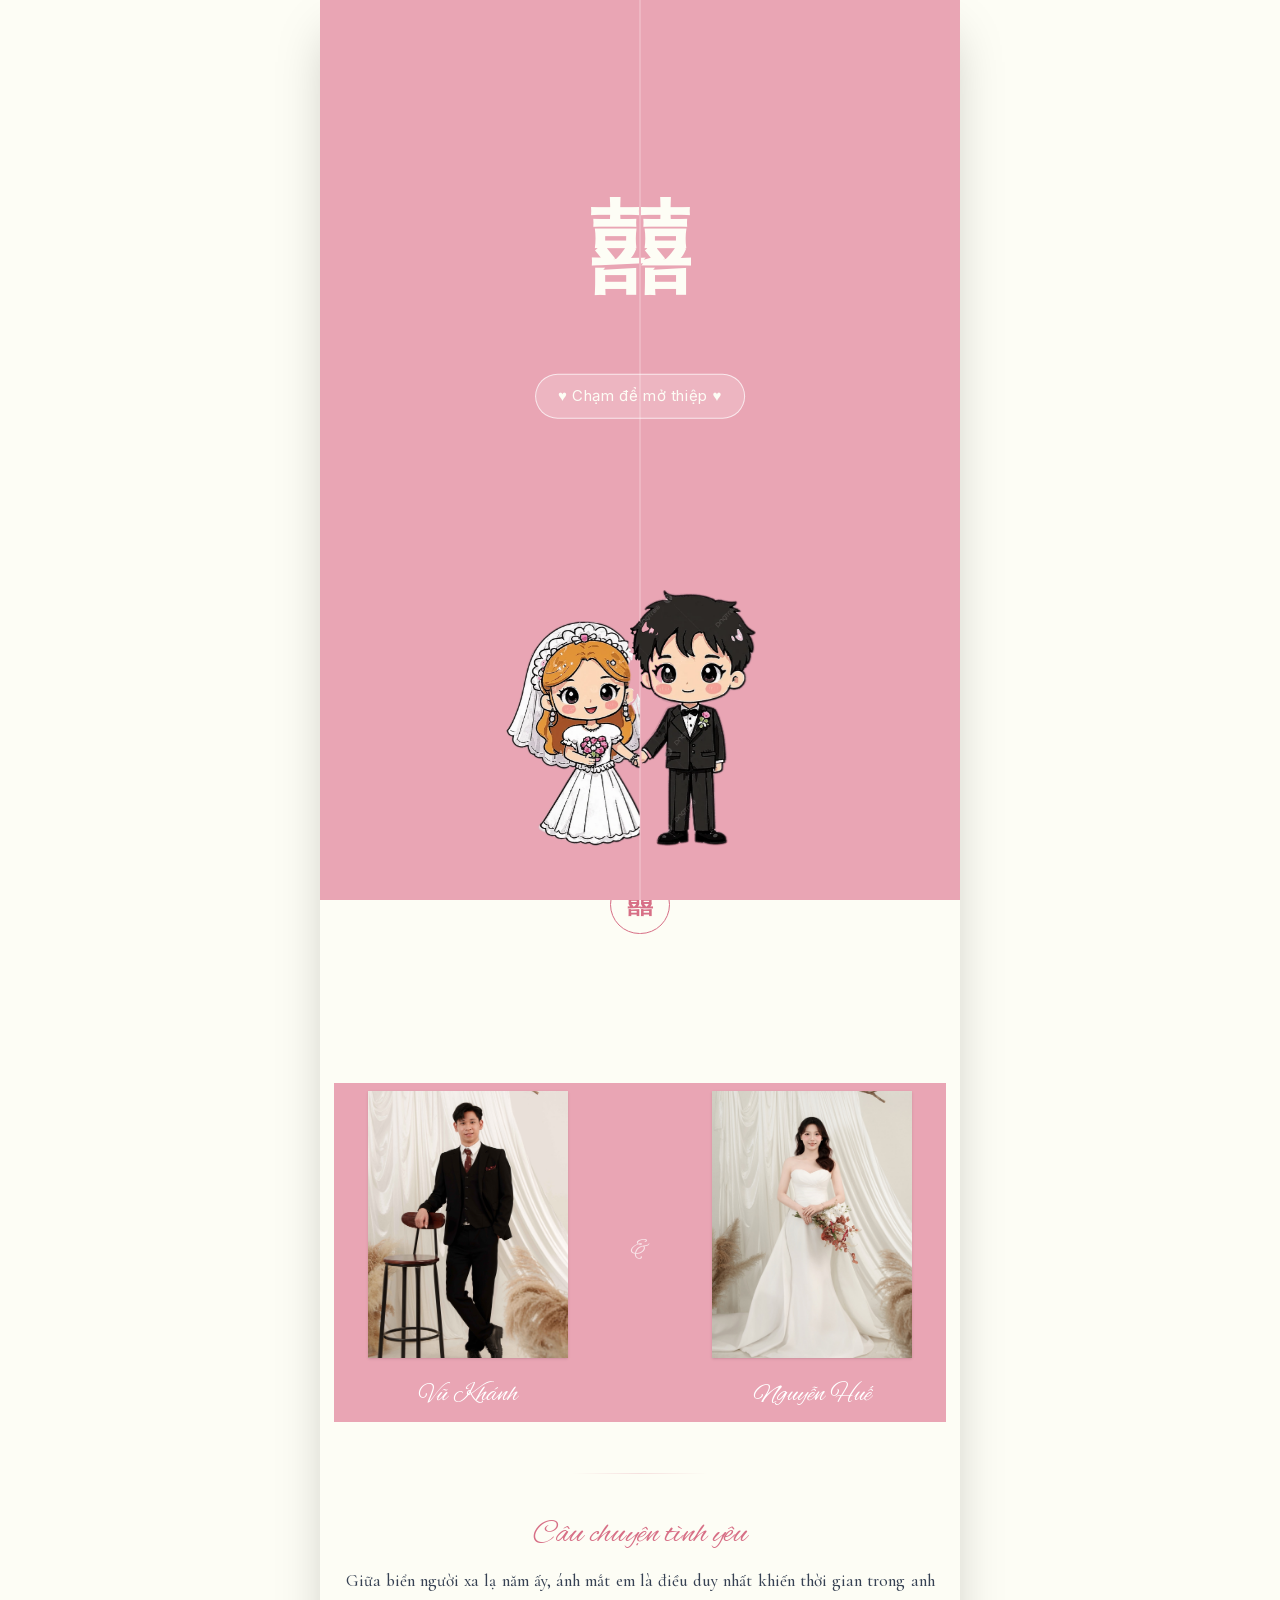
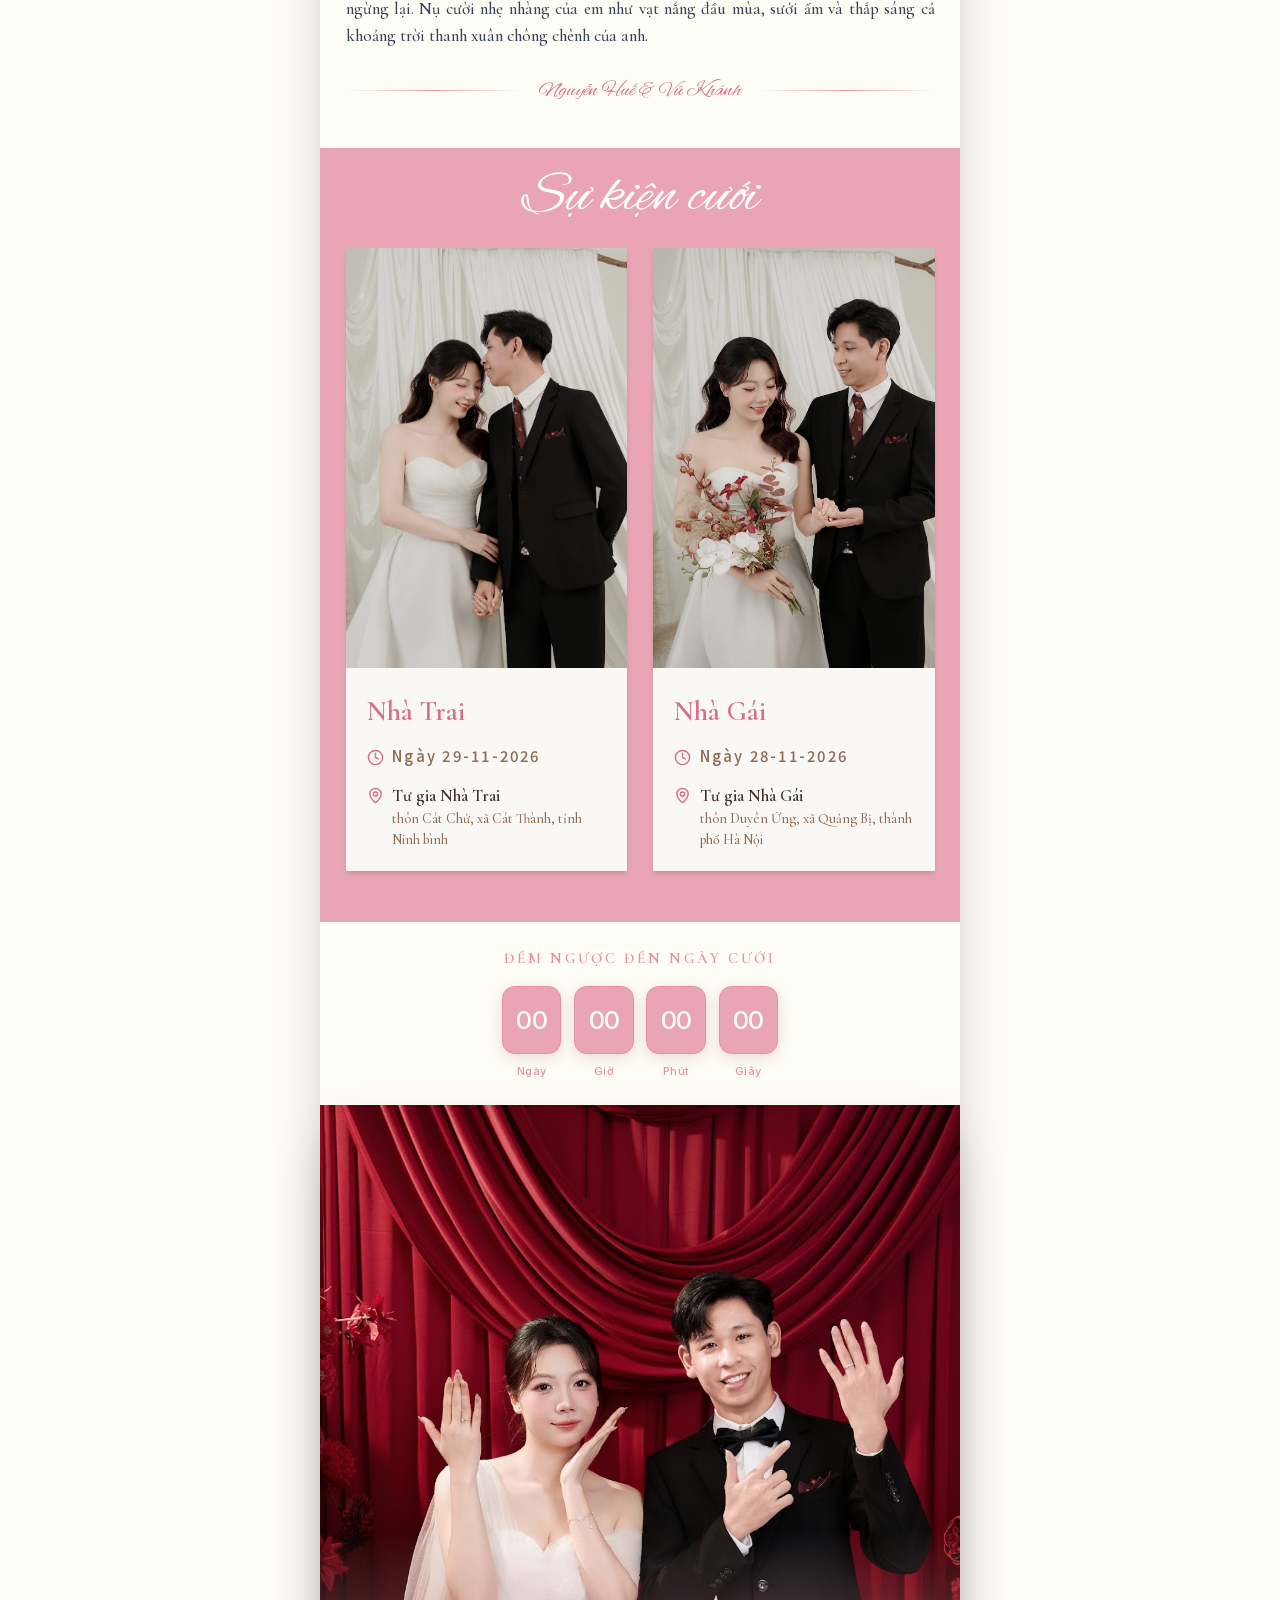
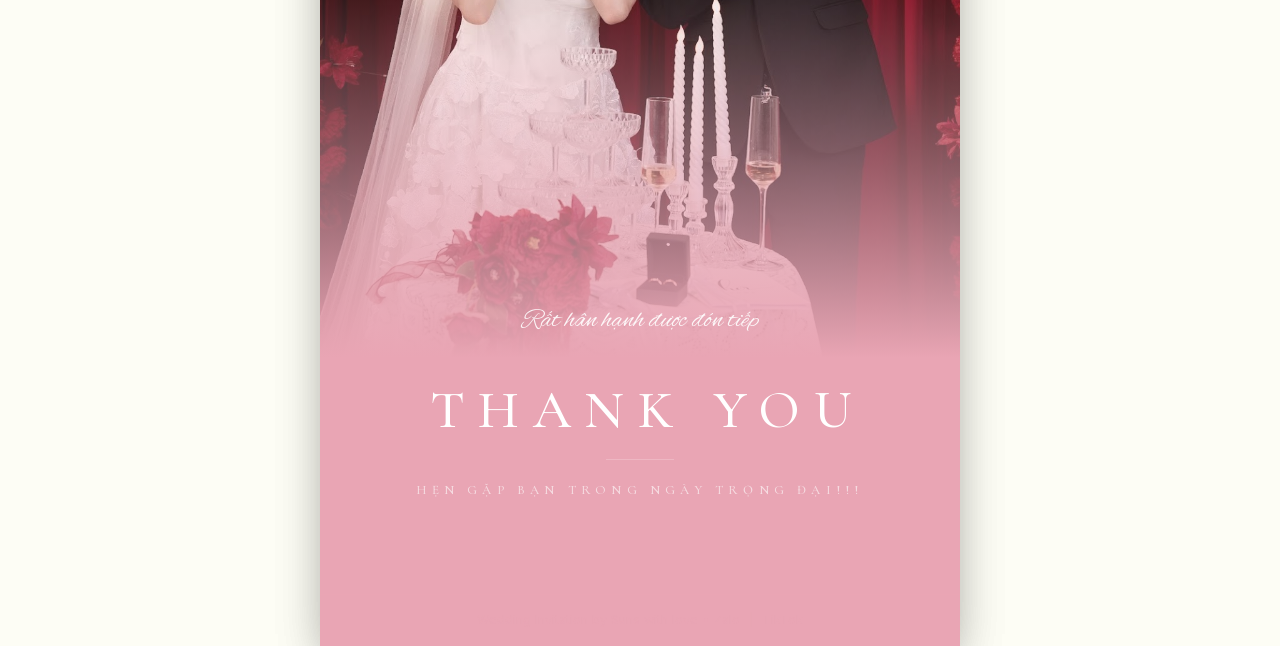
==== index.html @ aafe6765 "perf: reduce CPU and GPU usage by removing heavy animations and limiting particle counts" ====
<!DOCTYPE html>
<html lang="vi" class="bg-background font-sans __variable_246ccd">

<head>
  <meta charset="utf-8">
  <meta name="viewport" content="width=device-width, initial-scale=1">
  <title>Vũ Khánh &amp; Nguyễn Huế</title>
  <meta name="description" content="Trân trọng kính mời bạn đến tham dự lễ cưới">
  <meta property="og:type" content="website">
  <meta property="og:site_name" content="Vũ Khánh &amp; Nguyễn Huế">
  <meta property="og:title" content="Vũ Khánh &amp; Nguyễn Huế">
  <meta property="og:description" content="Trân trọng kính mời bạn đến tham dự lễ cưới">
  <meta property="og:url" content="https://khanh-0124.github.io/wedding-website/">
  <meta property="og:locale" content="vi_VN">
  <meta property="og:image" content="https://khanh-0124.github.io/wedding-website/images/og-preview.jpg">
  <meta property="og:image:secure_url" content="https://khanh-0124.github.io/wedding-website/images/og-preview.jpg">
  <meta property="og:image:type" content="image/jpeg">
  <meta property="og:image:width" content="1200">
  <meta property="og:image:height" content="630">
  <meta property="og:image:alt" content="Vũ Khánh &amp; Nguyễn Huế">
  <meta name="twitter:card" content="summary_large_image">
  <meta name="twitter:title" content="Vũ Khánh &amp; Nguyễn Huế">
  <meta name="twitter:description" content="Trân trọng kính mời bạn đến tham dự lễ cưới">
  <meta name="twitter:image" content="https://khanh-0124.github.io/wedding-website/images/og-preview.jpg">
  <link rel="canonical" href="https://khanh-0124.github.io/wedding-website/">
  <link rel="preload" as="image"
    href="https://pub-4ee034abad814cf5b2219f594c28724f.r2.dev/prod/hang-huy/ef1b6b49-facd-486a-82db-9fa953cbecfd.webp">
  <link rel="preload" as="image"
    href="https://pub-4ee034abad814cf5b2219f594c28724f.r2.dev/prod/hang-huy/790acde3-5d0c-425d-855f-2787de9c312d.webp">
  <link rel="preload" as="image"
    href="https://res.cloudinary.com/djrwanubz/image/upload/v1785304122/download_4_wiubgq.jpg">
  <link rel="stylesheet" href="css/0e25af96e424a88d.css" data-precedence="next">
  <link rel="stylesheet" href="css/8a1d248376c1523d.css" data-precedence="next">
  <link rel="stylesheet" href="css/bc9a5f4b634e0d5a.css" data-precedence="next">
  <link rel="stylesheet" href="css/e37503463b981e2f.css" data-precedence="next">
  <link rel="stylesheet" href="css/3589a66456341371.css" data-precedence="next">
  <link rel="stylesheet" href="css/65d7d42e0e662d1e.css" data-precedence="next">
  <script src="js/4bd1b696-100b9d70ed4e49c1.js" async=""></script>
  <script src="js/1255-642c76f13c20a3ec.js" async=""></script>
  <script src="js/main-app-0ee650784ad95c4e.js" async=""></script>
  <script src="js/layout-9e2b3ee92140f7da.js" async=""></script>
  <script src="js/global-error-ccf28c5646e6c00a.js" async=""></script>
  <script src="js/795d4814-f8bca3e16566d480.js" async=""></script>
  <script src="js/59650de3-27b48b761a1827c4.js" async=""></script>
  <script src="js/385cb88d-6f1fb143145cd4d0.js" async=""></script>
  <script src="js/fcfb803e-6d015a352bb44e77.js" async=""></script>
  <script src="js/5563-54046f3635db0d38.js" async=""></script>
  <script src="js/2810-d6b2f5b42f980c21.js" async=""></script>
  <script src="js/6382-f14b34efbd1d008b.js" async=""></script>
  <script src="js/page-0ed3f40a2bc9315d.js?v=layout-21" async=""></script>
  <meta name="next-size-adjust" content="">
  <link rel="icon" href="images/icon-180.png" media="(prefers-color-scheme: light)">
  <link rel="icon" href="images/icon-180.png" media="(prefers-color-scheme: dark)">
  <link rel="icon" href="images/icon-180.png" type="image/png">
  <link rel="apple-touch-icon" href="images/icon-180.png">
  <script src="js/polyfills-42372ed130431b0a.js" nomodule=""></script>
  <style>
    @keyframes ripple-wave {
      0% {
        box-shadow: 0 0 0 0 rgba(212, 175, 55, 0.7);
      }
      70% {
        box-shadow: 0 0 0 18px rgba(212, 175, 55, 0);
      }
      100% {
        box-shadow: 0 0 0 0 rgba(212, 175, 55, 0);
      }
    }
    @keyframes hand-tap {
      0%, 100% {
        transform: translate(0, 0) scale(1);
      }
      40% {
        transform: translate(-3px, -8px) scale(0.92);
      }
      70% {
        transform: translate(0, 0) scale(1.05);
      }
    }
    .fixed.right-4.bottom-6.z-50 {
      display: none !important;
      visibility: hidden !important;
      pointer-events: none !important;
    }
    /* Timeline sang trọng */
    .wedding-timeline-list {
      position: relative;
      max-width: 480px;
      margin: 0 auto;
      padding: 12px 0;
    }
    .wedding-timeline-line {
      position: absolute;
      left: 27px;
      top: 15px;
      bottom: 25px;
      width: 2px;
      background: linear-gradient(180deg, #d4af37 0%, #e77895 50%, #d4af37 100%);
      opacity: 0.5;
      border-radius: 99px;
    }
    .wedding-timeline-item {
      position: relative;
      display: flex;
      align-items: center;
      gap: 16px;
      margin-bottom: 22px;
    }
    .wedding-timeline-item:last-child {
      margin-bottom: 0;
    }
    .wedding-timeline-node {
      position: relative;
      z-index: 2;
      width: 54px;
      height: 54px;
      flex-shrink: 0;
      border-radius: 50%;
      background: linear-gradient(135deg, #ffffff 0%, #fff2f5 100%);
      border: 2px solid #e8b4b8;
      box-shadow: 0 4px 14px rgba(139, 30, 63, 0.12), inset 0 0 8px rgba(212, 175, 55, 0.2);
      display: flex;
      align-items: center;
      justify-content: center;
      font-size: 22px;
      transition: transform 0.3s ease, box-shadow 0.3s ease;
    }
    .wedding-timeline-node::after {
      content: "";
      position: absolute;
      inset: -4px;
      border-radius: 50%;
      border: 1px dashed rgba(212, 175, 55, 0.4);
      pointer-events: none;
    }
    .wedding-timeline-card {
      flex: 1;
      background: #ffffff;
      border: 1px solid rgba(212, 175, 55, 0.3);
      border-radius: 16px;
      padding: 14px 18px;
      box-shadow: 0 4px 18px rgba(0, 0, 0, 0.04), 0 1px 3px rgba(0, 0, 0, 0.02);
      position: relative;
      transition: transform 0.25s ease, box-shadow 0.25s ease, border-color 0.25s ease;
      display: flex;
      flex-direction: column;
      justify-content: center;
    }
    .wedding-timeline-card::before {
      content: "";
      position: absolute;
      left: -6px;
      top: 50%;
      transform: translateY(-50%) rotate(45deg);
      width: 10px;
      height: 10px;
      background: #ffffff;
      border-left: 1px solid rgba(212, 175, 55, 0.3);
      border-bottom: 1px solid rgba(212, 175, 55, 0.3);
    }
    .wedding-timeline-time {
      align-self: flex-start;
      font-size: 12px;
      font-weight: 700;
      letter-spacing: 0.05em;
      color: #8b1e3f;
      background: linear-gradient(135deg, rgba(139, 30, 63, 0.08), rgba(212, 175, 55, 0.15));
      border: 1px solid rgba(139, 30, 63, 0.15);
      padding: 2px 10px;
      border-radius: 999px;
      margin-bottom: 5px;
    }
    .wedding-timeline-title {
      font-size: 18px;
      font-weight: 700;
      color: #3d3028;
      margin: 0;
      line-height: 1.3;
    }
    .wedding-timeline-desc {
      font-size: 13px;
      color: #8b6b54;
      margin-top: 3px;
      margin-bottom: 0;
      font-weight: 400;
    }
    /* Chuyển động nền liên tục cho toàn bộ thiệp cưới */
    @keyframes wedding-title-glow {
      0%, 100% { filter: drop-shadow(0 0 0 rgba(212, 175, 55, 0)); }
      50% { filter: drop-shadow(0 0 7px rgba(212, 175, 55, 0.55)); }
    }
    @keyframes wedding-photo-breathe {
      0%, 100% { filter: brightness(1) saturate(1); }
      50% { filter: brightness(1.08) saturate(1.12); }
    }
    @keyframes wedding-soft-float {
      0%, 100% { transform: translateY(0); }
      50% { transform: translateY(-7px); }
    }
    @keyframes wedding-heart-beat {
      0%, 100% { transform: scale(1); }
      15% { transform: scale(1.2); }
      30% { transform: scale(1); }
      45% { transform: scale(1.12); }
    }
    @keyframes wedding-line-flow {
      from { background-position: 0 0; }
      to { background-position: 0 180px; }
    }
    @keyframes wedding-card-glow {
      0%, 100% { box-shadow: 0 4px 18px rgba(139, 30, 63, 0.06); }
      50% { box-shadow: 0 8px 25px rgba(212, 175, 55, 0.24); }
    }
    @keyframes wedding-heart-rise {
      0% { transform: translate3d(0, 12vh, 0) rotate(-12deg) scale(0.7); opacity: 0; }
      12% { opacity: 0.5; }
      75% { opacity: 0.28; }
      100% { transform: translate3d(var(--drift), -115vh, 0) rotate(25deg) scale(1.2); opacity: 0; }
    }
    @keyframes wedding-scroll-hint {
      0%, 100% { transform: translateY(5px); opacity: .45; }
      50% { transform: translateY(-3px); opacity: 1; }
    }
    @keyframes wedding-gift-hand-tap {
      0%, 16%, 100% { transform: translate3d(7px, 9px, 0) rotate(-18deg) scale(1); }
      32% { transform: translate3d(0, 0, 0) rotate(-18deg) scale(1); }
      42% { transform: translate3d(0, 0, 0) rotate(-18deg) scale(.86); }
      55% { transform: translate3d(4px, 5px, 0) rotate(-18deg) scale(1); }
    }
    @keyframes wedding-gift-tap-ring {
      0%, 25%, 100% { transform: scale(.35); opacity: 0; }
      38% { transform: scale(.55); opacity: .85; }
      68% { transform: scale(1.65); opacity: 0; }
    }
    /* Đã bỏ animation filter lặp vô hạn vì gây nóng máy */
    /* Đã bỏ animation filter lặp vô hạn vì gây nóng máy */
    svg.lucide-heart {
      transform-origin: center;
      animation: wedding-heart-beat 2.2s ease-in-out infinite;
    }
    .wedding-timeline-line {
      background-size: 100% 180px;
    }
    .wedding-timeline-item {
      opacity: 1 !important;
      transform: none !important;
    }
    .wedding-timeline-item:nth-child(even) .wedding-timeline-node {
      animation-delay: -1.3s;
    }
    .wedding-timeline-node,
    .gift-trigger:not(.is-opening) {
      animation: wedding-soft-float 2.8s ease-in-out infinite;
    }
    .wedding-timeline-card {
      box-shadow: 0 6px 20px rgba(212, 175, 55, 0.15);
    }
    .wedding-ambient-hearts {
      position: fixed;
      inset: 0;
      z-index: 45;
      overflow: hidden;
      pointer-events: none;
    }
    .wedding-ambient-heart {
      position: absolute;
      left: var(--left);
      bottom: -12vh;
      color: rgba(209, 77, 114, 0.62);
      font-size: var(--size);
      line-height: 1;
      text-shadow: 0 0 9px rgba(255, 255, 255, 0.85);
      animation: wedding-heart-rise var(--duration) linear var(--delay) infinite;
      will-change: transform, opacity;
    }
    .wedding-scroll-cue {
      display: inline-flex;
      flex-direction: column;
      align-items: center;
      margin-top: 3px;
      border: 0;
      padding: 0 12px 2px;
      color: #a94f68;
      background: transparent;
      font-size: 10px;
      letter-spacing: .12em;
      text-transform: uppercase;
      cursor: pointer;
      max-height: 48px;
      opacity: 1;
      overflow: hidden;
      transition: opacity .3s ease, transform .3s ease, max-height .35s ease, margin .35s ease, padding .35s ease;
    }
    .wedding-scroll-cue.is-hidden {
      max-height: 0;
      margin-top: 0;
      padding-top: 0;
      padding-bottom: 0;
      opacity: 0;
      transform: translateY(-7px);
      pointer-events: none;
    }
    .wedding-scroll-cue.is-viewport-centered { 
      position: fixed;
      z-index: 70;
      top: var(--wedding-cue-top);
      left: 50%;
      margin-top: 0;
      white-space: nowrap;
      transform: translateX(-50%);
    }
    .wedding-scroll-cue.is-viewport-centered.is-hidden {
      transform: translate(-50%, -7px);
    }
    .wedding-scroll-cue-arrows {
      position: relative;
      display: block;
      width: 22px;
      height: 20px;
      animation: wedding-scroll-hint 1.35s ease-in-out infinite;
    }
    .wedding-scroll-cue-arrows::before,
    .wedding-scroll-cue-arrows::after {
      content: "";
      position: absolute;
      left: 50%;
      width: 10px;
      height: 10px;
      border-right: 2px solid currentColor;
      border-bottom: 2px solid currentColor;
      transform: translateX(-50%) rotate(225deg);
    }
    .wedding-scroll-cue-arrows::before { top: 0; }
    .wedding-scroll-cue-arrows::after { top: 7px; opacity: .55; }
    .wedding-gift-hand-guide {
      position: absolute;
      z-index: 20;
      top: 22px;
      right: -18px;
      display: block;
      width: 42px;
      height: 44px;
      pointer-events: none;
      opacity: 1;
      transition: opacity .25s ease, transform .25s ease;
    }
    .wedding-gift-hand-guide.is-hidden {
      opacity: 0;
      transform: scale(.8);
    }
    .wedding-gift-hand {
      position: absolute;
      inset: 0;
      display: grid;
      place-items: center;
      filter: drop-shadow(0 3px 3px rgba(92,36,52,.24));
      transform-origin: 45% 15%;
      animation: wedding-gift-hand-tap 1.9s ease-in-out infinite;
    }
    .wedding-gift-hand svg {
      display: block;
      width: 32px;
      height: 38px;
      overflow: visible;
    }
    .wedding-gift-hand-palm {
      fill: #fffaf4;
      stroke: #a94f68;
      stroke-width: 1.8;
      stroke-linecap: round;
      stroke-linejoin: round;
    }
    .wedding-gift-hand-rays {
      fill: none;
      stroke: #d4af37;
      stroke-width: 1.8;
      stroke-linecap: round;
    }
    .wedding-gift-tap-ring {
      position: absolute;
      z-index: -1;
      top: 1px;
      left: 8px;
      width: 18px;
      height: 18px;
      border: 2px solid rgba(212,175,55,.8);
      border-radius: 50%;
      box-shadow: 0 0 8px rgba(212,175,55,.45);
      animation: wedding-gift-tap-ring 1.9s ease-out infinite;
    }
    #wedding-door-replay {
      position: fixed;
      inset: 0 auto 0 50%;
      z-index: 2147483647;
      display: flex;
      width: 100vw;
      height: 100vh;
      height: 100dvh;
      overflow: hidden;
      transform: translateX(-50%);
      pointer-events: none;
    }
    #wedding-door-replay.is-waiting { pointer-events: auto; cursor: pointer; }
    #wedding-door-replay .door-tap-hint {
      position: absolute;
      left: 50%;
      top: 44%;
      z-index: 4;
      padding: 10px 22px;
      border: 1px solid rgba(255,255,255,.7);
      border-radius: 999px;
      background: rgba(255,255,255,.18);
      color: var(--foreground, #fdfdf5);
      font-size: 15px;
      letter-spacing: .04em;
      white-space: nowrap;
      transform: translate(-50%, -50%);
      opacity: 0;
      transition: opacity .4s ease;
      user-select: none;
    }
    #wedding-door-replay.is-waiting .door-tap-hint { opacity: 1; animation: door-tap-pulse 1.6s ease-in-out infinite; }
    @keyframes door-tap-pulse { 0%,100% { transform: translate(-50%, -50%) scale(1); } 50% { transform: translate(-50%, -50%) scale(1.06); } }
    #wedding-door-replay .door-replay-panel {
      position: relative;
      width: 50%;
      height: 100%;
      background: var(--background, #e9a5b4);
      transition: transform 1.5s cubic-bezier(.25, 1, .5, 1);
      will-change: transform;
      backface-visibility: hidden;
    }
    #wedding-door-replay .door-replay-left { border-right: 1px solid rgba(255,255,255,.2); }
    #wedding-door-replay .door-replay-right { border-left: 1px solid rgba(255,255,255,.2); }
    #wedding-door-replay.is-open .door-replay-left { transform: translate3d(-100%,0,0); }
    #wedding-door-replay.is-open .door-replay-right { transform: translate3d(100%,0,0); }
    #wedding-door-replay .door-replay-mark {
      position: absolute;
      top: 28%;
      z-index: 2;
      width: 100px;
      height: 110px;
      color: var(--foreground, #fdfdf5);
      font-size: 100px;
      font-weight: 700;
      line-height: 1;
      text-align: center;
      transform: translateY(-50%);
      user-select: none;
    }
    /* Mỗi cánh chỉ hiện nửa chữ 囍 của mình (cánh cửa không cắt overflow để tóc chú rể tràn qua khe). */
    #wedding-door-replay .door-replay-mark-left { right: -50px; clip-path: inset(0 50px 0 0); }
    #wedding-door-replay .door-replay-mark-right { left: -50px; clip-path: inset(0 0 0 50px); }
    @media (min-width: 768px) {
      #wedding-door-replay { width: 50vw; }
    }
    #wedding-door-replay .door-couple {
      position: absolute;
      left: 50%;
      bottom: 9%;
      z-index: 3;
      width: 0;
      height: 0;
    }
    #wedding-door-replay .door-sticker {
      position: absolute;
      bottom: 6%;
      z-index: 3;
      --door-h: min(40svh, 75vw, 320px);
      height: var(--door-h);
      width: auto;
      transform-origin: 50% 100%;
      animation: door-sticker-in .7s cubic-bezier(.3,1.4,.5,1) both;
      user-select: none;
      -webkit-user-drag: none;
    }
    @media (min-width: 768px) { #wedding-door-replay .door-sticker { --door-h: min(40svh, 20vw, 320px); } }
    /* Tay hai bạn chạm đúng khe giữa hai cánh cửa. */
    /* Tay cô dâu cách mép phải ảnh ~7.4% bề ngang (34/459 px; ảnh rộng = 0.6375 × cao × .88). */
    #wedding-door-replay .door-sticker-bride { right: calc(var(--door-h) * -.0416); height: calc(var(--door-h) * .88); }
    /* Tóc chú rể nhô sang trái hơn bàn tay ~9% bề ngang ảnh (ảnh rộng = 0.49 × cao). */
    #wedding-door-replay .door-sticker-groom { left: calc(var(--door-h) * -.0445); }
    #wedding-door-replay.is-pushing .door-sticker-bride { animation: door-lean-right .6s ease-in-out infinite alternate; }
    #wedding-door-replay.is-pushing .door-sticker-groom { animation: door-lean-left .6s ease-in-out infinite alternate; }
    #wedding-door-replay.is-open .door-sticker { animation: door-walk .25s ease-in-out 6 alternate; }
    #wedding-door-replay .door-couple-heart {
      position: absolute; left: 50%; bottom: 70%; color: #ff5c8a; font-size: 22px; opacity: 0;
      text-shadow: 0 0 8px rgba(255,255,255,.9);
    }
    #wedding-door-replay.is-open .door-couple-heart { animation: door-heart-up 1.2s ease-out forwards; }
    #wedding-door-replay.is-open .door-couple-heart:nth-child(2) { animation-delay: .2s; font-size: 16px; margin-left: -22px; }
    #wedding-door-replay.is-open .door-couple-heart:nth-child(3) { animation-delay: .4s; font-size: 14px; margin-left: 18px; }
    @keyframes door-sticker-in { from { opacity: 0; transform: translateY(40px) scale(.7); } to { opacity: 1; transform: translateY(0) scale(1); } }
    @keyframes door-lean-right { from { transform: rotate(0); } to { transform: rotate(3deg); } }
    @keyframes door-lean-left { from { transform: rotate(0); } to { transform: rotate(-3deg); } }
    @keyframes door-walk { from { transform: translateY(0) rotate(-1.5deg); } to { transform: translateY(-8px) rotate(1.5deg); } }
    @keyframes door-heart-up { 0% { opacity: 0; transform: translate(-50%, 0) scale(.4); } 30% { opacity: 1; } 100% { opacity: 0; transform: translate(-50%, -70px) scale(1.2); } }
    @media (prefers-reduced-motion: reduce) { #wedding-door-replay .door-sticker, #wedding-door-replay .door-couple * { animation: none !important; } }
  </style>
<style>
    html { font-size:106.25%; }
    @media (min-width:768px) { img[alt="Nhà Trai"] { transform:scale(1.35) !important; transform-origin:55% 28% !important; } }
    @media (max-width:767px) { .venue-photo { height:auto !important; aspect-ratio:3/4 !important; } .venue-photo img { object-position:50% 15% !important; transform:none !important; } }
    .couple-photo img[alt="Nguyễn Huế"] { transform:scale(1.12) !important; transform-origin:50% 100% !important; }
    .couple-photo img[alt="Vũ Khánh"] { transform:scale(1.12) !important; transform-origin:50% 75% !important; }
    .gift-grid { grid-template-columns:minmax(0,1fr) !important; gap:16px !important; width:100%; }
    @media (min-width:640px) { .gift-grid { grid-template-columns:repeat(2,minmax(0,1fr)) !important; } }
    .gift-grid > div:not(.text-center) { min-width:0; padding:clamp(12px,3.5vw,16px) !important; }
    .gift-grid > .text-center { grid-column:1 / -1; margin-top:4px !important; }
    .gift-grid > div > div:first-child { flex-direction:column; align-items:center !important; gap:6px; text-align:center; padding-bottom:10px !important; margin-bottom:12px !important; }
    .gift-grid > div > div:first-child > div:first-child { flex-direction:column; gap:4px; }
    .gift-grid > div > div:first-child > div:first-child > div:first-child { width:36px !important; height:36px !important; font-size:18px !important; }
    .gift-grid > div > div:first-child p, .gift-grid > div > div:first-child > :last-child { white-space:nowrap; }
    .gift-grid > div > div:nth-child(2) { margin-bottom:12px !important; padding:10px !important; }
    .gift-grid img { width:min(100%,180px) !important; height:auto !important; aspect-ratio:1; }
    .gift-grid .space-y-3 { text-align:center; }
    .gift-grid .space-y-3 > :not(:first-child) { margin-top:8px !important; }
    .gift-grid .space-y-3 > div > div { position:relative; justify-content:center; padding:8px 30px !important; min-width:0; }
    .gift-grid .font-mono { min-width:0; font-size:clamp(15px,4.2vw,18px) !important; letter-spacing:.04em !important; white-space:nowrap; overflow:hidden; text-overflow:ellipsis; }
    .gift-grid .space-y-3 button { position:absolute; top:4px; right:4px; font-size:0 !important; gap:0 !important; padding:4px !important; background:transparent !important; box-shadow:none !important; color:#7D2E44 !important; opacity:.75; }
    .gift-grid .space-y-3 button:hover { opacity:1; }
    .gift-grid .space-y-3 button svg { width:14px !important; height:14px !important; }
    .couple-photo { width:min(38vw,200px) !important; height:auto !important; aspect-ratio:3/4; }
    .cover-photo { width:min(94vw,520px,calc((100svh - 300px) * .75)); }
    .cover-frame { height:min(calc(100svh - 300px), calc(94vw * 1.45), 754px); }
    @media (min-width:768px) {
      .cover-photo { width:min(calc(50vw - 24px),520px,calc((100svh - 300px) * .75)); }
      .cover-frame { height:min(calc(100svh - 300px), calc((50vw - 24px) * 1.45), 754px); }
    }
  </style>
  <link rel="preload" as="image" href="images/door-bride.webp">
  <link rel="preload" as="image" href="images/door-groom.webp">
</head>

<body class="__variable_f367f3 __variable_0a80b4 font-sans antialiased">
  <div id="wedding-door-replay" aria-hidden="true">
    <div class="door-replay-panel door-replay-left">
      <div class="door-replay-mark door-replay-mark-left">囍</div>
      <img class="door-sticker door-sticker-bride" src="images/door-bride.webp" alt="" draggable="false">
    </div>
    <div class="door-replay-panel door-replay-right">
      <div class="door-replay-mark door-replay-mark-right">囍</div>
      <img class="door-sticker door-sticker-groom" src="images/door-groom.webp" alt="" draggable="false">
    </div>
    <div class="door-tap-hint">♥ Chạm để mở thiệp ♥</div>
    <div class="door-couple">
      <span class="door-couple-heart">♥</span><span class="door-couple-heart">♥</span><span class="door-couple-heart">♥</span>
    </div>
  </div>
  <script>
    (function replayOriginalWeddingDoors() {
      const stage = document.getElementById('wedding-door-replay');
      if (!stage) return;
      let finished = false;

      // Nếu hydrate thay nội dung body, gắn lại cửa ngay trong cùng microtask.
      const observer = new MutationObserver(function() {
        if (!finished && !stage.isConnected && document.body) {
          document.body.appendChild(stage);
        }
      });
      observer.observe(document.documentElement, { childList: true, subtree: true });

      function playDoorsAfterHydration() {
        if (!stage.isConnected) document.body.appendChild(stage);

        // Trình duyệt điện thoại chỉ cho phát nhạc sau một lần chạm, nên cửa chờ khách chạm rồi mới mở;
        // chính lần chạm này cũng bật nhạc (listener click ở script nhạc).
        stage.classList.add('is-waiting');
        stage.addEventListener('click', openDoors, { once: true });
      }

      function openDoors() {
        stage.classList.remove('is-waiting');
        var audio = document.querySelector('audio');
        if (audio && audio.paused) audio.play().catch(function() {});

        // Cô dâu chú rể lấy đà đẩy rồi cửa mới bật mở.
        stage.classList.add('is-pushing');
        window.setTimeout(function() {
          stage.classList.add('is-open');
          window.__weddingDoorsOpened = true;
          window.dispatchEvent(new Event('wedding-doors-opened'));
        }, 900);
        window.setTimeout(function() {
          stage.classList.add('is-done');
        }, 2100);
        window.setTimeout(function() {
          finished = true;
          observer.disconnect();
          stage.remove();
        }, 2800);
      }

      if (document.readyState === 'complete') {
        playDoorsAfterHydration();
      } else {
        window.addEventListener('load', playDoorsAfterHydration, { once: true });
      }
    })();
  </script>
  <div hidden=""><!--$--><!--/$--></div>
  <div class="bg-foreground">
    <div
      class="mx-auto relative md:w-[50%] h-screen  max-h-screen bg-foreground shadow-2xl overflow-hidden flex items-center justify-center">
      <div class="absolute inset-0 z-0 overflow-y-auto overflow-x-hidden bg-foreground">
        <div class="relative w-full overflow-hidden flex flex-col justify-between pt-2 pb-2" style="height:auto;min-height:0;box-shadow:none">
          <div class="flex flex-col px-4 pt-1 pb-1">
            <div class="text-center">
              <h1 class="__className_85880b text-[14px] font-bold tracking-widest text-secondary">THIỆP MỜI</h1>
            </div>
            <div
              class="__className_ca60d3 mt-0.5 flex items-center justify-center font-normal text-secondary text-[32px] leading-tight">
              <span>29</span><span class="mx-2">.</span><span>11</span><span class="mx-2">.</span><span>2026</span>
            </div>
            <h2
              class="__className_7d6f79 flex items-center justify-center gap-2 text-[26px] text-accent" style="margin-top:4px;margin-bottom:2px;line-height:1.2">
              <span class="text-center">Vũ Khánh</span>
              <div><svg xmlns="http://www.w3.org/2000/svg" width="18" height="18" viewBox="0 0 24 24"
                  fill="var(--foreground)" stroke="currentColor" stroke-width="2" stroke-linecap="round"
                  stroke-linejoin="round" class="lucide lucide-heart h-4 w-4 text-secondary mx-1.5" aria-hidden="true">
                  <path
                    d="M2 9.5a5.5 5.5 0 0 1 9.591-3.676.56.56 0 0 0 .818 0A5.49 5.49 0 0 1 22 9.5c0 2.29-1.5 4-3 5.5l-5.492 5.313a2 2 0 0 1-3 .019L5 15c-1.5-1.5-3-3.2-3-5.5">
                  </path>
                </svg></div><span class="text-center">Nguyễn Huế</span>
            </h2>
                        <div class="cover-photo relative mx-auto mt-1 flex flex-col items-center">
              <div class="cover-frame w-full border-[4px] border-border relative overflow-hidden bg-black shadow-md">
                <img alt="couple" loading="eager" decoding="async" class="object-cover w-full h-full absolute inset-0"
                    src="images/cover.jpg">
              </div>
              <div class="text-center" style="margin-top:6px">
                <p class="__className_85880b text-[13px] uppercase tracking-[0.25em] text-secondary font-bold">Trân Trọng Kính Mời</p>
                <h3 class="__className_3336bb mt-0.5 text-[17px] leading-none text-[#3a322f]">bạn</h3>
                <div class="hidden" aria-hidden="true"></div>
              </div>
            </div>
          </div>
        </div>

        <section class="gift-section flex flex-col justify-center py-1 px-3 relative overflow-hidden select-none" id="wedding-gift" style="height:auto;min-height:0">
          <style>
            .gift-section { background: transparent; }
            .gift-section::before, .gift-section::after { content:""; position:absolute; border-radius:999px; filter:blur(2px); opacity:.45; pointer-events:none; }
            .gift-section::before, .gift-section::after { display:none; }
            .gift-section::before { width:180px; height:180px; left:-85px; top:-75px; background:radial-gradient(circle,#d4af3755,transparent 68%); }
            .gift-section::after { width:220px; height:220px; right:-110px; bottom:-130px; background:radial-gradient(circle,#8b1e3f30,transparent 68%); }
            .gift-trigger { position:relative; width:76px; height:58px; border:0; padding:0; background:transparent; cursor:pointer; perspective:700px; -webkit-tap-highlight-color:transparent; }
            .gift-trigger:focus-visible { outline:2px solid #8b1e3f; outline-offset:8px; border-radius:20px; }
            .gift-aura { display:none; position:absolute; inset:6px 10px 2px; border-radius:50%; background:radial-gradient(circle,#ffe9a866 0,#d4af3733 35%,transparent 70%); filter:blur(6px); }
            .gift-shadow { display:none; position:absolute; left:18px; bottom:2px; width:54px; height:9px; border-radius:50%; background:#4b1b2733; filter:blur(4px); transition:transform .5s, opacity .5s; }
            .gift-box { position:absolute; left:31px; bottom:14px; width:88px; height:72px; border-radius:5px 5px 10px 10px; background:linear-gradient(135deg,#b52d55,#7f1737 74%); box-shadow:inset 7px 0 10px #ffffff1f,inset -8px -8px 12px #4b0a1b33,0 16px 30px #6c1a3030; transition:transform .5s cubic-bezier(.2,.8,.2,1); }
            .gift-box::before { content:""; position:absolute; left:36px; top:0; width:17px; height:100%; background:linear-gradient(90deg,#b88a24,#f4d978 48%,#ae7d17); box-shadow:0 0 9px #ffe9a777; }
            .gift-lid { position:absolute; z-index:3; left:22px; bottom:78px; width:106px; height:26px; border-radius:7px; background:linear-gradient(135deg,#ca3c63,#8b1e3f 75%); box-shadow:inset 5px 3px 8px #ffffff2b,0 7px 12px #5c13263d; transform-origin:88% 100%; transition:transform .75s cubic-bezier(.16,1,.3,1); }
            .gift-lid::before { content:""; position:absolute; left:44px; top:0; width:18px; height:100%; background:linear-gradient(90deg,#b88a24,#f4d978,#ae7d17); }
            .gift-bow { position:absolute; z-index:4; left:58px; bottom:101px; width:34px; height:24px; transition:transform .75s cubic-bezier(.16,1,.3,1); }
            .gift-bow::before,.gift-bow::after { content:""; position:absolute; top:2px; width:25px; height:19px; border:6px solid #d4af37; background:#fff2b51c; }
            .gift-bow::before { right:17px; border-radius:80% 45% 55% 45%; transform:rotate(18deg); }
            .gift-bow::after { left:17px; border-radius:45% 80% 45% 55%; transform:rotate(-18deg); }
            .gift-knot { position:absolute; z-index:5; left:68px; bottom:106px; width:15px; height:15px; border-radius:50%; background:linear-gradient(135deg,#f5dc83,#a87917); transition:transform .75s cubic-bezier(.16,1,.3,1); }
            .gift-spark { position:absolute; color:#d4af37; font-size:18px; opacity:0; text-shadow:0 0 8px #fff; pointer-events:none; }
            .gift-spark.s1 { left:16px; top:24px; animation:sparkle 2s .1s infinite; }.gift-spark.s2 { right:14px; top:37px; animation:sparkle 2.3s .65s infinite; }.gift-spark.s3 { left:6px; top:76px; font-size:11px; animation:sparkle 1.8s 1s infinite; }
            .gift-trigger:hover .gift-box { transform:translateY(-3px) scale(1.04); }.gift-trigger:hover .gift-lid,.gift-trigger:hover .gift-bow,.gift-trigger:hover .gift-knot { transform:translateY(-5px) rotate(-3deg); }
            .gift-trigger.is-opening .gift-box { animation:box-hop .75s ease both; }.gift-trigger.is-opening .gift-lid,.gift-trigger.is-opening .gift-bow,.gift-trigger.is-opening .gift-knot { transform:translate(-18px,-45px) rotate(-24deg); }
            .gift-trigger.is-opening .gift-aura { animation:gift-flash .8s ease both; }.gift-trigger.is-opening .gift-shadow { transform:scale(1.25); opacity:.2; }
            .touch-guide { position:absolute; display:inline-block; width:28px; height:30px; left:calc(50% + 20px); top:42px; transform:rotate(-35deg); transform-origin:8px 5px; pointer-events:none; }
            .touch-hand { position:absolute; width:22px; height:26px; left:5px; top:4px; overflow:visible; animation:touch-press 3.2s ease-in-out infinite; }
            .touch-wave { position:absolute; width:12px; height:12px; left:9px; top:6px; transform:translate(-50%,-50%); border:0; border-radius:50%; opacity:0; background:radial-gradient(circle,transparent 0%,transparent 58%,rgba(212,175,55,.28) 66%,rgba(168,50,80,.14) 72%,transparent 80%); filter:blur(1px); will-change:width,height,opacity; animation:touch-ripple 5.4s cubic-bezier(.16,1,.3,1) infinite; }
            .touch-wave:nth-child(2) { animation-delay:2.7s; }
            .gift-particle { position:absolute; z-index:20; left:50%; top:48%; width:8px; height:12px; border-radius:2px; pointer-events:none; animation:confetti-pop 1s cubic-bezier(.1,.7,.2,1) forwards; }
            .gift-modal { position:relative; z-index:80; display:grid; place-items:start center; width:100%; max-height:0; margin-top:0; padding:0 4px; overflow:hidden; background:transparent; opacity:0; visibility:hidden; transition:max-height .65s cubic-bezier(.16,1,.3,1),opacity .35s,margin-top .5s,visibility .35s; }
            .gift-modal.is-visible { max-height:1600px; margin-top:16px; opacity:1; visibility:visible; }.gift-dialog { position:relative; width:min(100%,720px); overflow:visible; border:1px solid #d4af3780; border-radius:24px; padding:24px 18px 18px; background:linear-gradient(145deg,#fffdf9,#f8eee8); box-shadow:0 18px 55px #6b26302e; transform:translateY(25px) scale(.94); transition:transform .5s cubic-bezier(.16,1,.3,1); }
            .gift-modal.is-visible .gift-dialog { transform:none; }.gift-close { position:absolute; right:14px; top:14px; width:38px; height:38px; border:1px solid #8b1e3f2e; border-radius:50%; background:#fff9; color:#8b1e3f; font-size:24px; cursor:pointer; }
            .gift-accounts { display:grid; grid-template-columns:repeat(2,minmax(0,1fr)); gap:14px; margin-top:20px; }.gift-account { padding:16px; border-radius:18px; background:#fff; border:1px solid #d4af374f; box-shadow:0 8px 25px #6b263014; }.gift-account img { width:min(100%,210px); margin:auto; border-radius:12px; }.gift-qr { cursor:pointer; transition:box-shadow .25s,opacity .25s; }.gift-qr:hover { box-shadow:0 0 0 4px #d4af3740,0 8px 24px #8b1e3f24; opacity:.94; }.gift-qr:focus-visible { outline:3px solid #d4af37; outline-offset:4px; }.gift-copy { margin-top:10px; border:0; border-radius:999px; padding:9px 14px; background:#8b1e3f; color:#fff; font-size:12px; cursor:pointer; }
            @keyframes gift-breathe { 0%,100%{transform:translateY(0) rotate(0) scale(1)} 35%{transform:translateY(-4px) rotate(-1.8deg) scale(1.015)} 70%{transform:translateY(-2px) rotate(1.8deg) scale(1)} } @keyframes touch-press { 0%,100%{transform:translateY(7px) rotate(2deg)} 50%{transform:translateY(0) rotate(0)} } @keyframes touch-ripple { 0%{width:14px;height:14px;opacity:0} 16%{opacity:.46} 48%{width:42vw;height:42vw;opacity:.2} 100%{width:115vw;height:115vw;opacity:0} } @keyframes sparkle { 0%,100%{opacity:0;transform:scale(.3) rotate(0)} 45%{opacity:1;transform:scale(1.2) rotate(90deg)} 65%{opacity:.4} } @keyframes hint-float { 50%{transform:translateY(6px)} } @keyframes box-hop { 35%{transform:translateY(-14px) scale(1.06)} 70%{transform:translateY(2px) scale(.98)} } @keyframes gift-flash { 45%{transform:scale(1.7);opacity:1} 100%{transform:scale(2.2);opacity:0} } @keyframes confetti-pop { from{transform:translate(-50%,-50%) rotate(0);opacity:1} to{transform:translate(calc(-50% + var(--x)),calc(-50% + var(--y))) rotate(var(--r));opacity:0} }
            @media(max-width:560px){.gift-dialog{padding:38px 12px 14px;border-radius:18px}.gift-accounts{grid-template-columns:1fr;margin-top:10px}.gift-account{padding:10px}.gift-account img{width:160px}.gift-dialog .text-center>p{display:none}}
            @media(prefers-reduced-motion:reduce){.gift-section *{animation-duration:.01ms!important;animation-iteration-count:1!important;scroll-behavior:auto!important}.gift-trigger *,.gift-dialog{transition-duration:.01ms!important}}
          </style>
          <div class="mx-auto max-w-xl flex flex-col items-center text-center">
            <button class="gift-trigger" type="button" aria-label="Mở hộp mừng cưới" aria-haspopup="dialog">
              <span class="gift-aura"></span><span class="gift-shadow"></span><img src="images/2.png" alt="Hộp quà cưới hình trái tim" style="position:relative;z-index:2;width:60px;max-width:none;left:8px;filter:drop-shadow(0 6px 6px rgba(92,36,52,.2));animation:gift-breathe 2.4s ease-in-out infinite">
              <span class="wedding-gift-hand-guide" aria-hidden="true">
                <span class="wedding-gift-tap-ring"></span>
                <span class="wedding-gift-hand">
                  <svg viewBox="0 0 32 38" focusable="false">
                    <path class="wedding-gift-hand-rays" d="M15 1v3M7.8 4.2l2.1 2.1M22.2 4.2l-2.1 2.1"></path>
                    <path class="wedding-gift-hand-palm" d="M12.2 19.4V8.1a2.8 2.8 0 0 1 5.6 0v7.1-2.6a2.5 2.5 0 0 1 5 0v3.1-1.7a2.35 2.35 0 0 1 4.7 0v7.2c0 7.5-3.9 12.3-10.3 12.3h-1.7c-3.1 0-5.7-1.4-7.5-3.8l-4.6-6.3a2.7 2.7 0 0 1 4.1-3.5l4.7 3.9v-4.4Z"></path>
                  </svg>
                </span>
              </span>
            </button>

            <h2 class="__className_7d6f79 text-lg md:text-xl font-semibold leading-tight mt-0 cursor-pointer" style="color: #5C2434;">
              Hộp Mừng Cưới
            </h2>
            <button class="wedding-scroll-cue" type="button" aria-label="Vuốt lên để xem tiếp">
              <span>Vuốt lên xem tiếp</span>
              <span class="wedding-scroll-cue-arrows" aria-hidden="true"></span>
            </button>
          </div>
          <div class="gift-modal" role="dialog" aria-modal="true" aria-labelledby="gift-modal-title">
            <div class="gift-dialog">
              <button class="gift-close" type="button" aria-label="Đóng">×</button>
              <div class="text-center"><div class="text-3xl">💝</div><h3 id="gift-modal-title" class="__className_7d6f79 text-3xl mt-1" style="color:#5c2434">Mừng cưới Cô Dâu &amp; Chú Rể</h3><p class="text-sm mt-2" style="color:#7d6257">Sự hiện diện và lời chúc của bạn đã là món quà quý giá nhất.</p></div>
              <div class="gift-accounts">
                <article class="gift-account"><img class="gift-qr" src="images/3.webp" alt="Mã QR mừng cưới chú rể" loading="lazy" role="button" tabindex="0" title="Chạm để quay về hộp quà"><h4 class="font-semibold mt-3" style="color:#5c2434">Chú rể · VU KHANH</h4><p class="text-sm mt-1 text-gray-600">TP Bank · 7100124112001</p><button class="gift-copy" type="button" data-copy="7100124112001">Sao chép số tài khoản</button></article>
                <article class="gift-account"><img class="gift-qr" src="images/4.webp" alt="Mã QR mừng cưới cô dâu" loading="lazy" role="button" tabindex="0" title="Chạm để quay về hộp quà"><h4 class="font-semibold mt-3" style="color:#5c2434">Cô dâu · NGUYEN HUE</h4><p class="text-sm mt-1 text-gray-600">TP Bank · 81342238888</p><button class="gift-copy" type="button" data-copy="81342238888">Sao chép số tài khoản</button></article>
              </div>
            </div>
          </div>
        </section>
        <div
          class="mx-auto mt-0 my-6 flex w-full max-w-2xl items-center justify-between bg-background p-6 px-3 shadow-xl text-white select-none"
          style="opacity:0;transform:translateY(50px)">
          <div class="w-[42%] bg-[#f4f3ef] p-2 pb-4 shadow-md flex flex-col justify-between aspect-[3/4]">
            <div class="relative w-full h-[82%] bg-[#e2e0d9] overflow-hidden"><img alt="Dâu Rể" loading="lazy"
                decoding="async" data-nimg="fill" class="object-cover"
                style="position:absolute;height:100%;width:100%;left:0;top:0;right:0;bottom:0;color:transparent"
                src="images/5.jpg"></div>
            <div class="__className_7d6f79 text-[#4a5548] text-center text-lg mt-2 leading-none">Save the date</div>
          </div>
          <div class="w-[53%] flex flex-col justify-center pl-2">
            <div class="text-right text-base font-normal tracking-wide mb-4 pr-2 font-sans">Tháng 12.2026</div>
            <div class="grid grid-cols-7 gap-y-3 text-center text-xs font-normal mb-2">
              <div>T2</div>
              <div>T3</div>
              <div>T4</div>
              <div>T5</div>
              <div>T6</div>
              <div>T7</div>
              <div>CN</div>
            </div>
            <div class="grid grid-cols-7 gap-y-3 text-center text-xs font-light text-gray-200/90 font-mono">
              <div class="relative flex items-center justify-center h-7 w-7 mx-auto"><span class=""></span></div>
              <div class="relative flex items-center justify-center h-7 w-7 mx-auto"><span class=""></span></div>
              <div class="relative flex items-center justify-center h-7 w-7 mx-auto"><span class=""></span></div>
              <div class="relative flex items-center justify-center h-7 w-7 mx-auto"><span class="text-white">1</span>
              </div>
              <div class="relative flex items-center justify-center h-7 w-7 mx-auto"><span class="text-white">2</span>
              </div>
              <div class="relative flex items-center justify-center h-7 w-7 mx-auto"><span class="text-white">3</span>
              </div>
              <div class="relative flex items-center justify-center h-7 w-7 mx-auto"><span class="text-white">4</span>
              </div>
              <div class="relative flex items-center justify-center h-7 w-7 mx-auto"><span class="text-white">5</span>
              </div>
              <div class="relative flex items-center justify-center h-7 w-7 mx-auto"><span class="text-white">6</span>
              </div>
              <div class="relative flex items-center justify-center h-7 w-7 mx-auto"><span class="text-white">7</span>
              </div>
              <div class="relative flex items-center justify-center h-7 w-7 mx-auto"><span class="text-white">8</span>
              </div>
              <div class="relative flex items-center justify-center h-7 w-7 mx-auto"><span class="text-white">9</span>
              </div>
              <div class="relative flex items-center justify-center h-7 w-7 mx-auto"><span class="text-white">10</span>
              </div>
              <div class="relative flex items-center justify-center h-7 w-7 mx-auto"><span class="text-white">11</span>
              </div>
              <div class="relative flex items-center justify-center h-7 w-7 mx-auto"><span class="text-white">12</span>
              </div>
              <div class="relative flex items-center justify-center h-7 w-7 mx-auto"><span class="text-white">13</span>
              </div>
              <div class="relative flex items-center justify-center h-7 w-7 mx-auto"><span class="text-white">14</span>
              </div>
              <div class="relative flex items-center justify-center h-7 w-7 mx-auto"><span class="text-white">15</span>
              </div>
              <div class="relative flex items-center justify-center h-7 w-7 mx-auto"><span class="text-white">16</span>
              </div>
              <div class="relative flex items-center justify-center h-7 w-7 mx-auto"><span class="text-white">17</span>
              </div>
              <div class="relative flex items-center justify-center h-7 w-7 mx-auto"><span class="text-white">18</span>
              </div>
              <div class="relative flex items-center justify-center h-7 w-7 mx-auto"><span class="text-white">19</span>
              </div>
              <div class="relative flex items-center justify-center h-7 w-7 mx-auto"><span class="text-white">20</span>
              </div>
              <div class="relative flex items-center justify-center h-7 w-7 mx-auto"><span class="text-white">21</span>
              </div>
              <div class="relative flex items-center justify-center h-7 w-7 mx-auto"><span class="text-white">22</span>
              </div>
              <div class="relative flex items-center justify-center h-7 w-7 mx-auto"><span class="text-white">23</span>
              </div>
              <div class="relative flex items-center justify-center h-7 w-7 mx-auto"><span class="text-white">24</span>
              </div>
              <div class="relative flex items-center justify-center h-7 w-7 mx-auto"><span class="text-white">25</span>
              </div>
              <div class="relative flex items-center justify-center h-7 w-7 mx-auto">
                <div class="absolute inset-0 flex items-center justify-center scale-[1.4] text-[#f4f3ef]"><svg
                    xmlns="http://www.w3.org/2000/svg" width="24" height="24" viewBox="0 0 24 24" fill="#f4f3ef"
                    stroke="none" stroke-width="2" stroke-linecap="round" stroke-linejoin="round"
                    class="lucide lucide-heart w-[75%] h-[75%] transform" aria-hidden="true">
                    <path
                      d="M2 9.5a5.5 5.5 0 0 1 9.591-3.676.56.56 0 0 0 .818 0A5.49 5.49 0 0 1 22 9.5c0 2.29-1.5 4-3 5.5l-5.492 5.313a2 2 0 0 1-3 .019L5 15c-1.5-1.5-3-3.2-3-5.5">
                    </path>
                  </svg></div><span class="relative z-10 font-bold text-background text-[13px]">26</span>
              </div>
              <div class="relative flex items-center justify-center h-7 w-7 mx-auto"><span class="text-white">27</span>
              </div>
              <div class="relative flex items-center justify-center h-7 w-7 mx-auto"><span class="text-white">28</span>
              </div>
              <div class="relative flex items-center justify-center h-7 w-7 mx-auto"><span class="text-white">29</span>
              </div>
              <div class="relative flex items-center justify-center h-7 w-7 mx-auto"><span class="text-white">30</span>
              </div>
              <div class="relative flex items-center justify-center h-7 w-7 mx-auto"><span class="text-white">31</span>
              </div>
            </div>
          </div>
        </div>
        <div class="relative mx-auto w-full max-w-xl overflow-hidden py-4 select-none"
          style="opacity:0;transform:translateY(60px)">
          <div class="flex flex-col items-center justify-center mb-4">
            <div class="relative flex h-14 w-14 items-center justify-center rounded-full border border-secondary p-1">
              <div class="absolute h-full w-full rounded-full border-t-2 border-secondary animate-spin-slow opacity-20">
              </div><span class="text-2xl font-bold text-secondary">囍</span>
            </div>
          </div>
          <div class="grid grid-cols-2 gap-4 text-center mb-6 px-2">
            <div class="flex flex-col space-y-1" style="opacity:0;transform:translateX(-40px)">
              <h3 class="__className_7d6f79 text-2xl text-secondary">Nhà Trai</h3>
              <p class="__className_85880b text-sm font-bold text-gray-900"><span class="font-medium">Ông: </span>
                <!-- -->Vũ Văn Khang </p>
              <p class="__className_85880b text-sm font-bold text-gray-900"><span class="font-medium">Bà: </span>Phạm
                Thị Tính</p>
            </div>
            <div class="flex flex-col space-y-1" style="opacity:0;transform:translateX(40px)">
              <h3 class="__className_7d6f79 text-2xl text-secondary">Nhà Gái</h3>
              <p class="__className_85880b text-sm font-bold text-gray-900"><span class="font-medium">Ông: </span>
                <!-- -->Nguyễn Văn Huy </p>
              <p class="__className_85880b text-sm font-bold text-gray-900"><span class="font-medium">Bà: </span>Nguyễn
                Thị Sáu</p>
            </div>
          </div>
          <div class="flex items-start justify-between bg-background px-2 md:px-6">
            <div class="flex flex-col items-center p-2">
              <div class="couple-photo relative h-40 w-30 overflow-hidden shadow-sm mb-3 bg-[#e2e0d9]"><img alt="Vũ Khánh" loading="lazy"
                  decoding="async" data-nimg="fill" class="object-cover scale-110"
                  style="position:absolute;height:100%;width:100%;left:0;top:0;right:0;bottom:0;color:transparent"
                  src="images/6-web.jpg"></div>
              <p class="mb-2 text-[8px] uppercase tracking-[0.2em] text-white/70"></p>
              <p class="__className_7d6f79 text-2xl text-white transform">Vũ Khánh</p>
            </div>
            <div class="self-stretch flex items-center"><span
                class="__className_7d6f79 text-2xl text-white/70 italic">&</span></div>
            <div class="flex flex-col items-center p-2">
              <div class="couple-photo relative h-40 w-30 overflow-hidden shadow-sm mb-3 bg-[#e2e0d9]"><img alt="Nguyễn Huế" loading="lazy"
                  decoding="async" data-nimg="fill" class="object-cover scale-110"
                  style="position:absolute;height:100%;width:100%;left:0;top:0;right:0;bottom:0;color:transparent"
                  src="images/7-web.jpg"></div>
              <p class="mb-2 text-[8px] uppercase tracking-[0.2em] text-white/70"></p>
              <p class="__className_7d6f79 text-2xl text-white transform">Nguyễn Huế</p>
            </div>
          </div>
          <div class="mt-6 flex justify-center opacity-20">
            <div class="h-[1px] w-32 bg-gradient-to-r from-transparent via-secondary to-transparent"></div>
          </div>
        </div>
        <div class="px-6 text-center mt-6 mb-10" style="opacity:0;transform:translateY(60px)">
          <p class="__className_7d6f79 text-3xl text-secondary mb-3">Câu chuyện tình yêu</p>
          <p class="
        __className_85880b
        whitespace-pre-line
        text-base
        font-medium
        text-gray-700
        leading-relaxed
        text-justify
      ">Giữa biển người xa lạ năm ấy, ánh mắt em là điều duy nhất khiến thời gian trong anh ngừng lại. Nụ cười nhẹ
            nhàng của em như vạt nắng đầu mùa, sưởi ấm và thắp sáng cả khoảng trời thanh xuân chông chênh của anh.</p>
          <div class="mt-6 flex items-center justify-center">
            <div class="flex-1 h-[1px] bg-gradient-to-r from-transparent via-secondary to-transparent opacity-70"></div>
            <p class="__className_7d6f79 text-xl text-secondary mx-4 whitespace-nowrap">Vũ Khánh & Nguyễn Huế</p>
            <div class="flex-1 h-[1px] bg-gradient-to-l from-transparent via-secondary to-transparent opacity-70"></div>
          </div>
        </div>
        <section id="timeline" class="pb-12 bg-background">
          <div class="mx-auto max-w-6xl px-4 md:px-6">
            <div class="text-center" style="opacity:0;transform:translateY(30px)">
              <h2 class="__className_7d6f79
              py-5
              text-[30px]
              leading-none
              text-white
              md:text-[58px]
            ">Sự kiện cưới</h2>
            </div>
            <div class="grid gap-3 md:gap-6 grid-cols-1 md:grid-cols-2">
              <div class=" overflow-hidden  bg-[#faf8f5] shadow-md " style="opacity:0;transform:translateY(40px)">
                <div class="venue-photo relative overflow-hidden h-70 md:h-[420px] bg-[#e8e2d8]"><img alt="Nhà Trai" loading="lazy"
                    decoding="async" data-nimg="fill" class="object-cover"
                    style="position:absolute;height:100%;width:100%;left:0;top:0;right:0;bottom:0;color:transparent"
                    src="images/8.jpg">
                  <div class="absolute inset-0 bg-black/10"></div>
                </div>
                <div class="p-3 md:p-5">
                  <h3 class="__className_85880b
                    mb-3
                    text-[21px]
                    font-semibold
                    text-secondary
                    md:text-[28px]
                  ">Nhà Trai</h3>
                  <div class="space-y-3">
                    <div class="flex gap-2 items-start"><svg xmlns="http://www.w3.org/2000/svg" width="24" height="24"
                        viewBox="0 0 24 24" fill="none" stroke="currentColor" stroke-width="2" stroke-linecap="round"
                        stroke-linejoin="round" class="lucide lucide-clock mt-1 h-4 w-4 shrink-0 text-secondary"
                        aria-hidden="true">
                        <circle cx="12" cy="12" r="10"></circle>
                        <path d="M12 6v6l4 2"></path>
                      </svg>
                      <div><span class="__className_6b5525
        text-[15px]
        tracking-[0.15em]
        text-[#8b6b54]
        md:text-sm
        font-medium
      ">Ngày 29-11-2026</span></div>
                    </div>
                    <div class="flex items-start gap-2"><svg xmlns="http://www.w3.org/2000/svg" width="24" height="24"
                        viewBox="0 0 24 24" fill="none" stroke="currentColor" stroke-width="2" stroke-linecap="round"
                        stroke-linejoin="round" class="lucide lucide-map-pin mt-1 h-4 w-4 shrink-0 text-secondary"
                        aria-hidden="true">
                        <path
                          d="M20 10c0 4.993-5.539 10.193-7.399 11.799a1 1 0 0 1-1.202 0C9.539 20.193 4 14.993 4 10a8 8 0 0 1 16 0">
                        </path>
                        <circle cx="12" cy="10" r="3"></circle>
                      </svg>
                      <div>
                        <p class="__className_85880b
                          text-[18px]
                          font-semibold
                          text-[#3d3028]
                          md:text-[17px]
                          font-medium
                        ">Tư gia Nhà Trai</p>
                        <p class="__className_85880b
                          text-[16px]
                          text-[#8b6b54]
                          md:text-[14px]
                          font-medium
                        ">thôn Cát Chử, xã Cát Thành, tỉnh Ninh bình</p>
                      </div>
                    </div>
                  </div>
                </div>
              </div>
              <div class=" overflow-hidden  bg-[#faf8f5] shadow-md " style="opacity:0;transform:translateY(40px)">
                <div class="venue-photo relative overflow-hidden h-70 md:h-[420px] bg-[#e8e2d8]"><img alt="Nhà Gái" loading="lazy"
                    decoding="async" data-nimg="fill" class="object-cover"
                    style="position:absolute;height:100%;width:100%;left:0;top:0;right:0;bottom:0;color:transparent"
                    src="images/10.jpg">
                  <div class="absolute inset-0 bg-black/10"></div>
                </div>
                <div class="p-3 md:p-5">
                  <h3 class="__className_85880b
                    mb-3
                    text-[21px]
                    font-semibold
                    text-secondary
                    md:text-[28px]
                  ">Nhà Gái</h3>
                  <div class="space-y-3">
                    <div class="flex gap-2 items-start"><svg xmlns="http://www.w3.org/2000/svg" width="24" height="24"
                        viewBox="0 0 24 24" fill="none" stroke="currentColor" stroke-width="2" stroke-linecap="round"
                        stroke-linejoin="round" class="lucide lucide-clock mt-1 h-4 w-4 shrink-0 text-secondary"
                        aria-hidden="true">
                        <circle cx="12" cy="12" r="10"></circle>
                        <path d="M12 6v6l4 2"></path>
                      </svg>
                      <div><span class="__className_6b5525
        text-[15px]
        tracking-[0.15em]
        text-[#8b6b54]
        md:text-sm
        font-medium
      ">Ngày 28-11-2026</span></div>
                    </div>
                    <div class="flex items-start gap-2"><svg xmlns="http://www.w3.org/2000/svg" width="24" height="24"
                        viewBox="0 0 24 24" fill="none" stroke="currentColor" stroke-width="2" stroke-linecap="round"
                        stroke-linejoin="round" class="lucide lucide-map-pin mt-1 h-4 w-4 shrink-0 text-secondary"
                        aria-hidden="true">
                        <path
                          d="M20 10c0 4.993-5.539 10.193-7.399 11.799a1 1 0 0 1-1.202 0C9.539 20.193 4 14.993 4 10a8 8 0 0 1 16 0">
                        </path>
                        <circle cx="12" cy="10" r="3"></circle>
                      </svg>
                      <div>
                        <p class="__className_85880b
                          text-[18px]
                          font-semibold
                          text-[#3d3028]
                          md:text-[17px]
                          font-medium
                        ">Tư gia Nhà Gái</p>
                        <p class="__className_85880b
                          text-[16px]
                          text-[#8b6b54]
                          md:text-[14px]
                          font-medium
                        ">thôn Duyên Ứng, xã Quảng Bị, thành phố Hà Nội</p>
                      </div>
                    </div>
                  </div>
                </div>
              </div>
            </div>

          </div>
        </section>


        <div class="mx-auto my-6 w-full max-w-sm text-center select-none">
          <p class="__className_625110 mb-4 text-sm uppercase tracking-[0.2em] text-border font-semibold">Đếm ngược đến
            ngày cưới</p>
          <div class="flex justify-center gap-3">
            <div class="flex flex-col items-center">
              <div
                class="flex h-16 w-14 items-center justify-center rounded-xl bg-background text-2xl font-medium tracking-tight text-[#fdfbf7] shadow-[0_4px_14px_rgba(128,24,24,0.15)] border border-border">
                00</div><span class="mt-2 text-[11px] font-medium tracking-wider text-border">Ngày</span>
            </div>
            <div class="flex flex-col items-center">
              <div
                class="flex h-16 w-14 items-center justify-center rounded-xl bg-background text-2xl font-medium tracking-tight text-[#fdfbf7] shadow-[0_4px_14px_rgba(128,24,24,0.15)] border border-border">
                00</div><span class="mt-2 text-[11px] font-medium tracking-wider text-border">Giờ</span>
            </div>
            <div class="flex flex-col items-center">
              <div
                class="flex h-16 w-14 items-center justify-center rounded-xl bg-background text-2xl font-medium tracking-tight text-[#fdfbf7] shadow-[0_4px_14px_rgba(128,24,24,0.15)] border border-border">
                00</div><span class="mt-2 text-[11px] font-medium tracking-wider text-border">Phút</span>
            </div>
            <div class="flex flex-col items-center">
              <div
                class="flex h-16 w-14 items-center justify-center rounded-xl bg-background text-2xl font-medium tracking-tight text-[#fdfbf7] shadow-[0_4px_14px_rgba(128,24,24,0.15)] border border-border">
                00</div><span class="mt-2 text-[11px] font-medium tracking-wider text-border">Giây</span>
            </div>
          </div>
        </div>
        <div class="relative mx-auto w-full max-w-2xl overflow-hidden bg-background shadow-2xl select-none">
          <div class="relative aspect-[3/4] w-full bg-[#e8e2d8]"><img alt="Thank you from the couple" loading="lazy" decoding="async"
              data-nimg="fill" class="object-cover object-top"
              style="position:absolute;height:100%;width:100%;left:0;top:0;right:0;bottom:0;color:transparent"
              src="images/9.jpg">
            <div class="absolute inset-0 bg-gradient-to-t from-background via-transparent to-transparent"></div>
            <div class="absolute bottom-4 left-0 right-0 text-center">
              <p class="__className_7d6f79 text-[26px] text-white/90">Rất hân hạnh được đón tiếp</p>
            </div>
          </div>
          <div class="bg-background pb-12 pt-6 text-center">
            <h2
              class="__className_85880b text-[54px] font-medium tracking-[0.25em] text-white leading-none mr-[-0.25em]">
              THANK YOU</h2>
            <div class="mx-auto my-5 h-[1px] w-16 bg-white/20"></div>
            <p class="__className_85880b text-[13px] uppercase tracking-[0.4em] text-white/60 px-6 font-medium">Hẹn gặp
              bạn trong ngày <br class="block md:hidden">trọng đại!!!</p>
          </div>
          <div class="my-10 h-px bg-background/20 mb-0" style="transform:scaleX(0)"></div>
          <div class="flex flex-col items-center justify-between gap-4 text-center text-sm text-background/60 p-4"
            style="opacity:0">
            <div class="text-xs text-background/40 text-center md:text-right space-x-2"><span>Wedding Invitation
                by<!-- --> <a href="https://suns-wedding.vercel.app/" target="_blank"
                  class="hover:text-background transition underline">Suns</a> <!-- -->with love •<!-- --> <a
                  href="https://zalo.me/0389183498" target="_blank"
                  class="hover:text-background transition">Zalo</a></span><span class="text-background/30">|</span><a
                href="https://tiktok.com/@thiepcuoionlinesunsss" target="_blank"
                class="hover:text-background transition">TikTok</a></div>
          </div>
        </div><audio src="media/vay-cuoi.mp3" preload="metadata"></audio>
        <div class="fixed right-4 bottom-6 z-50" style="opacity:0;transform:translateX(100px)">
          <div class="flex items-center gap-2">
            <div class="flex flex-col items-end gap-2"><button
                class="cursor-pointer w-10 h-10 rounded-full shadow-xl flex items-center justify-center transition-all duration-300 bg-background/95 backdrop-blur-md border border-primary/20 text-primary"
                tabindex="0"><svg class="w-6 h-6" fill="var(--foreground)" viewBox="0 0 24 24">
                  <path d="M12 3v10.55c-.59-.34-1.27-.55-2-.55-2.21 0-4 1.79-4 4s1.79 4 4 4 4-1.79 4-4V7h4V3h-6z">
                  </path>
                </svg></button><button
                class="absolute -left-2 top-1/2 -translate-y-1/2 w-8 h-8 rounded-full bg-secondary/80 backdrop-blur-sm hidden items-center justify-center text-foreground hover:bg-secondary transition-colors shadow-md"
                style="opacity:0"><svg class="w-4 h-4 ml-0.5" fill="var(--foreground)" viewBox="0 0 24 24">
                  <path d="M8 5v14l11-7z"></path>
                </svg></button></div>
          </div>
        </div>
      </div>
      <div
        class="absolute top-0 left-0 w-1/2 h-full bg-background z-10 border-r border-white/20 overflow-hidden pointer-events-none"
        style="transform:none">
        <div class="absolute top-0 left-0 w-[200%] h-[80px] bg-[url('/path-to-lanterns.png')] bg-contain bg-repeat-x">
        </div>
        <div
          class="absolute top-[45%] right-0 translate-x-1/2 -translate-y-1/2 w-[200%] max-w-[300px] aspect-square flex items-center justify-center">
          <div class="w-full h-full text-foreground text-[100px] font-bold flex items-center justify-center">囍</div>
        </div>
      </div>
      <div
        class="absolute top-0 right-0 w-1/2 h-full bg-background z-10 border-l border-white/20 overflow-hidden pointer-events-none"
        style="transform:none">
        <div
          class="absolute top-0 right-0 w-[200%] h-[80px] bg-[url('/path-to-lanterns.png')] bg-contain bg-repeat-x scale-x-[-1]">
        </div>
        <div
          class="absolute top-[45%] left-0 -translate-x-1/2 -translate-y-1/2 w-[200%] max-w-[300px] aspect-square flex items-center justify-center">
          <div class="w-full h-full text-foreground text-[100px] font-bold flex items-center justify-center">囍</div>
        </div>
      </div>
    </div>
  </div><!--$--><!--/$--><!--$--><!--/$-->
  <script src="js/webpack-8b2f088adaff30e1.js" id="_R_" async=""></script>
  <script>(self.__next_f = self.__next_f || []).push([0])</script>
  <script>self.__next_f.push([1, "1:\"$Sreact.fragment\"\n2:I[9766,[],\"\"]\n3:I[98924,[],\"\"]\n4:I[68955,[\"7177\",\"static/chunks/app/layout-9e2b3ee92140f7da.js\"],\"Analytics\"]\n6:I[24431,[],\"OutletBoundary\"]\n8:I[15278,[],\"AsyncMetadataOutlet\"]\na:I[24431,[],\"ViewportBoundary\"]\nc:I[24431,[],\"MetadataBoundary\"]\nd:\"$Sreact.suspense\"\nf:I[28731,[\"4219\",\"static/chunks/app/global-error-ccf28c5646e6c00a.js\"],\"default\"]\n:HL[\"/_next/static/media/22a5144ee8d83bca-s.p.woff2\",\"font\",{\"crossOrigin\":\"\",\"type\":\"font/woff2\"}]\n:HL[\"/_next/static/media/e4af272ccee01ff0-s.p.woff2\",\"font\",{\"crossOrigin\":\"\",\"type\":\"font/woff2\"}]\n:HL[\"/_next/static/media/eaead17c7dbfcd5d-s.p.woff2\",\"font\",{\"crossOrigin\":\"\",\"type\":\"font/woff2\"}]\n:HL[\"/_next/static/css/0e25af96e424a88d.css\",\"style\"]\n:HL[\"/_next/static/css/8a1d248376c1523d.css\",\"style\"]\n:HL[\"/_next/static/media/0b0e51bc7f468158-s.p.woff2\",\"font\",{\"crossOrigin\":\"\",\"type\":\"font/woff2\"}]\n:HL[\"/_next/static/media/24f6ebe2756575bd-s.p.woff2\",\"font\",{\"crossOrigin\":\"\",\"type\":\"font/woff2\"}]\n:HL[\"/_next/static/media/4de9aebd5c5f8029-s.p.woff2\",\"font\",{\"crossOrigin\":\"\",\"type\":\"font/woff2\"}]\n:HL[\"/_next/static/media/67d172d8d0152ee1-s.p.woff2\",\"font\",{\"crossOrigin\":\"\",\"type\":\"font/woff2\"}]\n:HL[\"/_next/static/media/7b89a4fd5e90ede0-s.p.woff2\",\"font\",{\"crossOrigin\":\"\",\"type\":\"font/woff2\"}]\n:HL[\"/_next/static/media/87069f06a4f1ee13-s.p.woff2\",\"font\",{\"crossOrigin\":\"\",\"type\":\"font/woff2\"}]\n:HL[\"/_next/static/media/95c8264a6767742a-s.p.woff2\",\"font\",{\"crossOrigin\":\"\",\"type\":\"font/woff2\"}]\n:HL[\"/_next/static/media/a88c13d5f58b71d4-s.p.woff2\",\"font\",{\"crossOrigin\":\"\",\"type\":\"font/woff2\"}]\n:HL[\"/_next/static/media/c48b38fe8bb532f3-s.p.woff2\",\"font\",{\"crossOrigin\":\"\",\"type\":\"font/woff2\"}]\n:HL[\"/_next/static/css/bc9a5f4b634e0d5a.css\",\"style\"]\n:HL[\"/_next/static/css/e37503463b981e2f.css\",\"style\"]\n:HL[\"/_next/static/css/3589a66456341371.css\",\"style\"]\n:HL[\"/_next/static/css/65d7d42e0e662d1e.css\",\"style\"]\n"])</script>
  <script>self.__next_f.push([1, "0:{\"P\":null,\"b\":\"fGNIe_P0_vyVQB4kQ1kNW\",\"p\":\"\",\"c\":[\"\",\"hang-huy?guest=b%25E1%25BA%25A1n%2520Minh%2520Hi%25E1%25BA%25BFu\"],\"i\":false,\"f\":[[[\"\",{\"children\":[[\"slug\",\"hang-huy\",\"d\"],{\"children\":[\"__PAGE__?{\\\"guest\\\":\\\"b%E1%BA%A1n%20Minh%20Hi%E1%BA%BFu\\\"}\",{}]}]},\"$undefined\",\"$undefined\",true],[\"\",[\"$\",\"$1\",\"c\",{\"children\":[[[\"$\",\"link\",\"0\",{\"rel\":\"stylesheet\",\"href\":\"/_next/static/css/0e25af96e424a88d.css\",\"precedence\":\"next\",\"crossOrigin\":\"$undefined\",\"nonce\":\"$undefined\"}],[\"$\",\"link\",\"1\",{\"rel\":\"stylesheet\",\"href\":\"/_next/static/css/8a1d248376c1523d.css\",\"precedence\":\"next\",\"crossOrigin\":\"$undefined\",\"nonce\":\"$undefined\"}]],[\"$\",\"html\",null,{\"suppressHydrationWarning\":true,\"lang\":\"vi\",\"className\":\"bg-background font-sans __variable_246ccd\",\"children\":[\"$\",\"body\",null,{\"className\":\"__variable_f367f3 __variable_0a80b4 font-sans antialiased\",\"children\":[[\"$\",\"$L2\",null,{\"parallelRouterKey\":\"children\",\"error\":\"$undefined\",\"errorStyles\":\"$undefined\",\"errorScripts\":\"$undefined\",\"template\":[\"$\",\"$L3\",null,{}],\"templateStyles\":\"$undefined\",\"templateScripts\":\"$undefined\",\"notFound\":[[[\"$\",\"title\",null,{\"children\":\"404: This page could not be found.\"}],[\"$\",\"div\",null,{\"style\":{\"fontFamily\":\"system-ui,\\\"Segoe UI\\\",Roboto,Helvetica,Arial,sans-serif,\\\"Apple Color Emoji\\\",\\\"Segoe UI Emoji\\\"\",\"height\":\"100vh\",\"textAlign\":\"center\",\"display\":\"flex\",\"flexDirection\":\"column\",\"alignItems\":\"center\",\"justifyContent\":\"center\"},\"children\":[\"$\",\"div\",null,{\"children\":[[\"$\",\"style\",null,{\"dangerouslySetInnerHTML\":{\"__html\":\"body{color:#000;background:#fff;margin:0}.next-error-h1{border-right:1px solid rgba(0,0,0,.3)}@media (prefers-color-scheme:dark){body{color:#fff;background:#000}.next-error-h1{border-right:1px solid rgba(255,255,255,.3)}}\"}}],[\"$\",\"h1\",null,{\"className\":\"next-error-h1\",\"style\":{\"display\":\"inline-block\",\"margin\":\"0 20px 0 0\",\"padding\":\"0 23px 0 0\",\"fontSize\":24,\"fontWeight\":500,\"verticalAlign\":\"top\",\"lineHeight\":\"49px\"},\"children\":404}],[\"$\",\"div\",null,{\"style\":{\"display\":\"inline-block\"},\"children\":[\"$\",\"h2\",null,{\"style\":{\"fontSize\":14,\"fontWeight\":400,\"lineHeight\":\"49px\",\"margin\":0},\"children\":\"This page could not be found.\"}]}]]}]}]],[]],\"forbidden\":\"$undefined\",\"unauthorized\":\"$undefined\"}],[\"$\",\"$L4\",null,{}]]}]}]]}],{\"children\":[[\"slug\",\"hang-huy\",\"d\"],[\"$\",\"$1\",\"c\",{\"children\":[null,[\"$\",\"$L2\",null,{\"parallelRouterKey\":\"children\",\"error\":\"$undefined\",\"errorStyles\":\"$undefined\",\"errorScripts\":\"$undefined\",\"template\":[\"$\",\"$L3\",null,{}],\"templateStyles\":\"$undefined\",\"templateScripts\":\"$undefined\",\"notFound\":\"$undefined\",\"forbidden\":\"$undefined\",\"unauthorized\":\"$undefined\"}]]}],{\"children\":[\"__PAGE__\",[\"$\",\"$1\",\"c\",{\"children\":[\"$L5\",[[\"$\",\"link\",\"0\",{\"rel\":\"stylesheet\",\"href\":\"/_next/static/css/bc9a5f4b634e0d5a.css\",\"precedence\":\"next\",\"crossOrigin\":\"$undefined\",\"nonce\":\"$undefined\"}],[\"$\",\"link\",\"1\",{\"rel\":\"stylesheet\",\"href\":\"/_next/static/css/e37503463b981e2f.css\",\"precedence\":\"next\",\"crossOrigin\":\"$undefined\",\"nonce\":\"$undefined\"}],[\"$\",\"link\",\"2\",{\"rel\":\"stylesheet\",\"href\":\"/_next/static/css/3589a66456341371.css\",\"precedence\":\"next\",\"crossOrigin\":\"$undefined\",\"nonce\":\"$undefined\"}],[\"$\",\"link\",\"3\",{\"rel\":\"stylesheet\",\"href\":\"/_next/static/css/65d7d42e0e662d1e.css\",\"precedence\":\"next\",\"crossOrigin\":\"$undefined\",\"nonce\":\"$undefined\"}]],[\"$\",\"$L6\",null,{\"children\":[\"$L7\",[\"$\",\"$L8\",null,{\"promise\":\"$@9\"}]]}]]}],{},null,false]},null,false]},null,false],[\"$\",\"$1\",\"h\",{\"children\":[null,[[\"$\",\"$La\",null,{\"children\":\"$Lb\"}],[\"$\",\"meta\",null,{\"name\":\"next-size-adjust\",\"content\":\"\"}]],[\"$\",\"$Lc\",null,{\"children\":[\"$\",\"div\",null,{\"hidden\":true,\"children\":[\"$\",\"$d\",null,{\"fallback\":null,\"children\":\"$Le\"}]}]}]]}],false]],\"m\":\"$undefined\",\"G\":[\"$f\",[]],\"s\":false,\"S\":false}\n"])</script>
  <script>self.__next_f.push([1, "b:[[\"$\",\"meta\",\"0\",{\"charSet\":\"utf-8\"}],[\"$\",\"meta\",\"1\",{\"name\":\"viewport\",\"content\":\"width=device-width, initial-scale=1\"}]]\n7:null\n"])</script>
  <script>self.__next_f.push([1, "10:I[63472,[\"5479\",\"static/chunks/795d4814-f8bca3e16566d480.js\",\"2150\",\"static/chunks/59650de3-27b48b761a1827c4.js\",\"7672\",\"static/chunks/385cb88d-6f1fb143145cd4d0.js\",\"2666\",\"static/chunks/fcfb803e-6d015a352bb44e77.js\",\"5563\",\"static/chunks/5563-54046f3635db0d38.js\",\"2810\",\"static/chunks/2810-d6b2f5b42f980c21.js\",\"6382\",\"static/chunks/6382-f14b34efbd1d008b.js\",\"7182\",\"static/chunks/app/%5Bslug%5D/page-0ed3f40a2bc9315d.js\"],\"default\"]\n11:I[80622,[],\"IconMark\"]\n"])</script>
  <script>self.__next_f.push([1, "5:[\"$\", \"$L10\", null, {\"initialData\": {\"id\": \"dc62406c-3f00-4261-b053-d2599e3b4eca\", \"name\": \"Vũ Khánh & Nguyễn Huế Wedding\", \"slug\": \"khanh-hue\", \"version\": 2, \"hero\": {\"city\": \"Hà Nội, Việt Nam\", \"date\": \"2026-11-29\", \"date2\": \"\", \"image\": \"images/cover.jpg\", \"title\": \"LỄ THÀNH HÔN\", \"lunarDate\": \"\", \"metaImage\": \"\", \"nameLayout\": \"two-lines\"}, \"page\": {\"order\": [\"hero\", \"couple\", \"story\", \"location\", \"timeline\", \"gift\", \"gallery\", \"countdown\", \"thankyou\"]}, \"side\": \"groom\", \"story\": {\"image\": \"images/5.jpg\", \"content\": [{\"desc\": \"Giữa biển người xa lạ năm ấy, ánh mắt em là điều duy nhất khiến thời gian trong anh ngừng lại. Nụ cười nhẹ nhàng của em như vạt nắng đầu mùa, sưởi ấm và thắp sáng cả khoảng trời thanh xuân chông chênh của anh.\", \"title\": \"Lần Đầu Gặp Gỡ\"}, {\"desc\": \"\", \"title\": \"Lời Tỏ Tình\"}, {\"desc\": \"\", \"title\": \"Lời Cầu Hôn\"}]}, \"theme\": \"pink02\", \"video\": {\"url\": \"\", \"desc\": \"\", \"title\": \"\"}, \"couple\": {\"groom\": {\"bio\": \"\", \"name\": \"Vũ Khánh\", \"rank\": \"\", \"image\": \"images/6-web.jpg\", \"father\": \"Vũ Văn Khang \", \"mother\": \"Phạm Thị Tính\", \"address\": \"thôn Cát Chử, xã Cát Thành, tỉnh Ninh bình\", \"shortName\": \"\"}, \"bride\": {\"bio\": \"\", \"name\": \"Nguyễn Huế\", \"rank\": \"\", \"image\": \"images/7-web.jpg\", \"father\": \"Nguyễn Văn Huy \", \"mother\": \"Nguyễn Thị Sáu\", \"address\": \"thôn Duyên Ứng, xã Quảng Bị, thành phố Hà Nội\", \"shortName\": \"\"}, \"title\": \"Đôi Nét Về Chúng Tôi\"}, \"events\": [{\"icon\": \"📷\", \"time\": \"9:00\", \"title\": \"Đón khách\", \"location\": \"\", \"description\": \"\"}, {\"icon\": \"🥂\", \"time\": \"11:00\", \"title\": \"Khai tiệc\", \"location\": \"\", \"description\": \"\"}], \"venues\": [{\"area\": \"thôn Cát Chử, xã Cát Thành, tỉnh Ninh bình\", \"icon\": \"🏠\", \"time\": \"Ngày 29-11-2026\", \"image\": \"images/8.jpg\", \"title\": \"Nhà Trai\", \"mapUrl\": \"\", \"address\": \"Tư gia Nhà Trai\"}, {\"area\": \"thôn Duyên Ứng, xã Quảng Bị, thành phố Hà Nội\", \"icon\": \"💒\", \"time\": \"Ngày 28-11-2026\", \"image\": \"images/10.jpg\", \"title\": \"Nhà Gái\", \"mapUrl\": \"\", \"address\": \"Tư gia Nhà Gái\"}], \"wishes\": {\"coverImage\": \"images/6-web.jpg\"}, \"gallery\": {\"title\": \"\", \"portrait\": [{\"src\": \"images/8.jpg\"}, {\"src\": \"images/cover.jpg\"}, {\"src\": \"images/5.jpg\"}, {\"src\": \"images/9.jpg\"}], \"editorial\": [], \"landscape\": [], \"loveFlowey\": []}, \"features\": {\"lang\": \"vi\", \"showRSVP\": false, \"customLogo\": \"\", \"showWishes\": false, \"showNickname\": false, \"titlePreview\": \"\", \"showInvitedBy\": false, \"showRSVPField\": false, \"partnerWeddingId\": \"\", \"requireAttending\": false, \"requireInvitedBy\": false, \"wishesFirstInForm\": false, \"requireNoOfAttendee\": false}, \"playlist\": [{\"src\": \"media/vay-cuoi.mp3\", \"title\": \"Lễ đường\", \"artist\": \"\"}], \"thankyou\": {\"title\": \"\", \"coverImage\": \"images/9.jpg\", \"description\": \"\"}, \"countdown\": {\"coverImage\": \"\", \"showSeconds\": true, \"useFirstDate\": true}, \"groomsmen\": [], \"bridesmaids\": [], \"dressColors\": [], \"bankAccounts\": [{\"qr\": \"images/3.webp\", \"bankName\": \"MB Bank\", \"accountHolder\": \"VU VAN KHANH\", \"accountNumber\": \"7100124112001\"}, {\"qr\": \"images/4.webp\", \"bankName\": \"TP Bank\", \"accountHolder\": \"NGUYEN THI HUE\", \"accountNumber\": \"81342238888\"}]}}]\n"])</script>
"])</script>
  <script>self.__next_f.push([1, "9:{\"metadata\":[[\"$\",\"title\",\"0\",{\"children\":\"Vũ Khánh \u0026 Nguyễn Huế\"}],[\"$\",\"meta\",\"1\",{\"name\":\"description\",\"content\":\"Trân trọng kính mời bạn đến tham dự lễ cưới\"}],[\"$\",\"meta\",\"2\",{\"name\":\"generator\",\"content\":\"v0.app\"}],[\"$\",\"meta\",\"3\",{\"name\":\"og:image\",\"content\":\"https://khanh-0124.github.io/wedding-website/images/og-preview.jpg\"}],[\"$\",\"meta\",\"4\",{\"name\":\"og:image:secure_url\",\"content\":\"https://khanh-0124.github.io/wedding-website/images/og-preview.jpg\"}],[\"$\",\"meta\",\"5\",{\"name\":\"og:image:type\",\"content\":\"image/jpeg\"}],[\"$\",\"meta\",\"6\",{\"name\":\"og:image:width\",\"content\":\"1200\"}],[\"$\",\"meta\",\"7\",{\"name\":\"og:image:height\",\"content\":\"630\"}],[\"$\",\"meta\",\"8\",{\"property\":\"og:title\",\"content\":\"Vũ Khánh \u0026 Nguyễn Huế\"}],[\"$\",\"meta\",\"9\",{\"property\":\"og:description\",\"content\":\"Trân trọng kính mời bạn đến tham dự lễ cưới\"}],[\"$\",\"meta\",\"10\",{\"property\":\"og:url\",\"content\":\"https://khanh-0124.github.io/wedding-website/\"}],[\"$\",\"meta\",\"11\",{\"property\":\"og:locale\",\"content\":\"vi_VN\"}],[\"$\",\"meta\",\"12\",{\"property\":\"og:image\",\"content\":\"https://khanh-0124.github.io/wedding-website/images/og-preview.jpg\"}],[\"$\",\"meta\",\"13\",{\"property\":\"og:type\",\"content\":\"website\"}],[\"$\",\"meta\",\"14\",{\"name\":\"twitter:card\",\"content\":\"summary_large_image\"}],[\"$\",\"meta\",\"15\",{\"name\":\"twitter:title\",\"content\":\"Vũ Khánh \u0026 Nguyễn Huế\"}],[\"$\",\"meta\",\"16\",{\"name\":\"twitter:description\",\"content\":\"Trân trọng kính mời bạn đến tham dự lễ cưới\"}],[\"$\",\"meta\",\"17\",{\"name\":\"twitter:image\",\"content\":\"https://khanh-0124.github.io/wedding-website/images/og-preview.jpg\"}],[\"$\",\"link\",\"18\",{\"rel\":\"icon\",\"href\":\"https://khanh-0124.github.io/wedding-website/images/icon-180.png\",\"media\":\"(prefers-color-scheme: light)\"}],[\"$\",\"link\",\"19\",{\"rel\":\"icon\",\"href\":\"https://khanh-0124.github.io/wedding-website/images/icon-180.png\",\"media\":\"(prefers-color-scheme: dark)\"}],[\"$\",\"link\",\"20\",{\"rel\":\"icon\",\"href\":\"https://khanh-0124.github.io/wedding-website/images/icon-180.png\",\"type\":\"image/png\"}],[\"$\",\"link\",\"21\",{\"rel\":\"apple-touch-icon\",\"href\":\"https://khanh-0124.github.io/wedding-website/images/icon-180.png\"}],[\"$\",\"$L11\",\"22\",{}]],\"error\":null,\"digest\":\"$undefined\"}\n"])</script>
  <script>self.__next_f.push([1, "e:\"$9:metadata\"\n"])</script>
  <script>
    (() => {
      const section = document.getElementById('wedding-gift');
      if (!section) return;
      const sectionParent = section.parentElement;
      const heroSection = sectionParent && sectionParent.firstElementChild;
      if (heroSection && heroSection !== section) heroSection.after(section);
      const trigger = section.querySelector('.gift-trigger');
      const hint = section.querySelector('.gift-hint');
      const scrollCue = section.querySelector('.wedding-scroll-cue');
      const touchGuide = section.querySelector('.wedding-gift-hand-guide');
      const modal = section.querySelector('.gift-modal');
      const dialog = section.querySelector('.gift-dialog');
      const closeButton = section.querySelector('.gift-close');
      let lastFocus = null;

      function makeConfetti() {
        const colors = ['#d4af37', '#8b1e3f', '#f4d978', '#e77895', '#fff4c7'];
        for (let i = 0; i < 34; i++) {
          const bit = document.createElement('i');
          const angle = (Math.PI * 2 * i / 34) + (Math.random() * .35);
          const distance = 75 + Math.random() * 115;
          bit.className = 'gift-particle';
          bit.style.setProperty('--x', `${Math.cos(angle) * distance}px`);
          bit.style.setProperty('--y', `${Math.sin(angle) * distance - 35}px`);
          bit.style.setProperty('--r', `${Math.random() * 720 - 360}deg`);
          bit.style.background = colors[i % colors.length];
          bit.style.animationDelay = `${Math.random() * 90}ms`;
          section.appendChild(bit);
          bit.addEventListener('animationend', () => bit.remove(), { once: true });
        }
      }

      function swipePageUp(distance) {
        const scroller = section.closest('.overflow-y-auto') || document.scrollingElement || document.documentElement;
        const startTop = scroller.scrollTop;
        const targetTop = startTop + distance;
        const duration = Math.min(950, Math.max(620, distance * 0.85));
        const startTime = performance.now();

        function animateScroll(now) {
          const progress = Math.min((now - startTime) / duration, 1);
          // Ease-out cubic tạo cảm giác tay vuốt nhanh rồi chậm dần.
          const eased = 1 - Math.pow(1 - progress, 3);
          const currentMax = Math.max(0, scroller.scrollHeight - scroller.clientHeight);
          const nextTop = Math.min(startTop + (targetTop - startTop) * eased, currentMax);
          scroller.scrollTop = nextTop;
          if (progress < 1) window.requestAnimationFrame(animateScroll);
        }

        window.requestAnimationFrame(animateScroll);
      }

      function openGift() {
        if (modal.classList.contains('is-visible')) return;
        lastFocus = document.activeElement;
        if (touchGuide) touchGuide.classList.add('is-hidden');
        if (scrollCue) scrollCue.classList.add('is-hidden');
        section.style.height = 'auto';
        modal.classList.add('is-visible');
        modal.scrollTop = 0;
        dialog.scrollTop = 0;
        makeConfetti();

        // Đợi browser tính xong chiều cao layout QR rồi cuộn trang lên đúng
        // bằng chiều cao thực tế của khối vừa mở.
        window.requestAnimationFrame(() => {
          window.requestAnimationFrame(() => {
            const qrLayoutHeight = modal.scrollHeight + 22;
            swipePageUp(qrLayoutHeight);
            closeButton.focus({ preventScroll: true });
          });
        });
      }

      function closeGift() {
        modal.classList.remove('is-visible');
        window.setTimeout(() => { section.style.height = 'auto'; }, 650);
        if (lastFocus) lastFocus.focus();
      }

      function scrollBackToGift() {
        modal.classList.remove('is-visible');
        window.setTimeout(() => { section.style.height = 'auto'; }, 650);
        window.setTimeout(() => {
          section.scrollIntoView({ behavior: 'smooth', block: 'center' });
          trigger.focus({ preventScroll: true });
        }, 80);
      }

      trigger.addEventListener('click', openGift);
      if (hint) hint.addEventListener('click', openGift);
      if (scrollCue) {
        scrollCue.addEventListener('click', () => {
          scrollCue.classList.add('is-hidden');
          swipePageUp(Math.min(420, window.innerHeight * .55));
        });
      }
      function centerScrollCue() {
        const currentCue = document.querySelector('#wedding-gift .wedding-scroll-cue');
        const giftTitle = document.querySelector('#wedding-gift h2');
        if (!currentCue || !giftTitle || currentCue.classList.contains('is-hidden')) return;
        currentCue.classList.remove('is-viewport-centered');
        currentCue.style.removeProperty('--wedding-cue-top');
        window.requestAnimationFrame(() => {
          const titleBottom = giftTitle.getBoundingClientRect().bottom;
          const cueHeight = currentCue.offsetHeight;
          const nextSection = document.querySelector('#wedding-gift').nextElementSibling;
          const nextSectionVisible = nextSection && parseFloat(window.getComputedStyle(nextSection).opacity) > .05;
          const lowerBoundary = nextSectionVisible
            ? Math.min(window.innerHeight, nextSection.getBoundingClientRect().top)
            : window.innerHeight;
          const freeHeight = lowerBoundary - titleBottom;
          if (freeHeight < cueHeight + 80) return;
          const centeredTop = titleBottom + (freeHeight - cueHeight) / 2;
          currentCue.style.setProperty('--wedding-cue-top', `${centeredTop}px`);
          currentCue.classList.add('is-viewport-centered');
        });
      }
      window.requestAnimationFrame(() => window.requestAnimationFrame(centerScrollCue));
      window.setTimeout(centerScrollCue, 900);
      window.addEventListener('resize', centerScrollCue, { passive: true });
      const pageScroller = section.closest('.overflow-y-auto') || document.scrollingElement || document.documentElement;
      const pageScrollTarget = pageScroller === document.scrollingElement ? window : pageScroller;
      pageScrollTarget.addEventListener('scroll', () => {
        if (pageScroller.scrollTop <= 8) return;
        const currentCue = document.querySelector('#wedding-gift .wedding-scroll-cue');
        if (currentCue) currentCue.classList.add('is-hidden');
      }, { passive: true });
      closeButton.addEventListener('click', closeGift);
      modal.addEventListener('click', event => { if (event.target === modal) closeGift(); });
      modal.querySelectorAll('.gift-qr').forEach(qr => {
        qr.addEventListener('click', scrollBackToGift);
        qr.addEventListener('keydown', event => {
          if (event.key !== 'Enter' && event.key !== ' ') return;
          event.preventDefault();
          scrollBackToGift();
        });
      });
      document.addEventListener('keydown', event => {
        if (!modal.classList.contains('is-visible')) return;
        if (event.key === 'Escape') closeGift();
        if (event.key === 'Tab') {
          const items = [...dialog.querySelectorAll('button,[href],[tabindex]:not([tabindex="-1"])')];
          const first = items[0], last = items[items.length - 1];
          if (event.shiftKey && document.activeElement === first) { event.preventDefault(); last.focus(); }
          else if (!event.shiftKey && document.activeElement === last) { event.preventDefault(); first.focus(); }
        }
      });
      modal.querySelectorAll('[data-copy]').forEach(button => button.addEventListener('click', async () => {
        const value = button.dataset.copy;
        try { await navigator.clipboard.writeText(value); }
        catch (_) {
          const input = document.createElement('textarea'); input.value = value; document.body.appendChild(input);
          input.select(); document.execCommand('copy'); input.remove();
        }
        const oldText = button.textContent;
        button.textContent = '✓ Đã sao chép';
        window.setTimeout(() => { button.textContent = oldText; }, 1800);
      }));
    })();
  </script>
  <script>
    (function() {
      var events = ['touchend', 'click', 'pointerup', 'keydown'];
      var started = false;
      function startMusic() {
        if (started) return;
        var audio = document.querySelector('audio');
        if (!audio) return;
        audio.volume = 0.7;
        audio.loop = true;
        var p = audio.play();
        var ok = function() {
          started = true;
          events.forEach(function(evt) { window.removeEventListener(evt, startMusic, true); });
        };
        if (p && p.then) p.then(ok).catch(function() {});
        else if (!audio.paused) ok();
      }
      // iOS Safari chỉ cho phát nhạc sau một lần chạm thật; thử lại ở mỗi lần chạm cho tới khi phát được.
      events.forEach(function(evt) { window.addEventListener(evt, startMusic, true); });
      window.addEventListener('load', startMusic);
    })();
  </script>

  <!-- Hiệu ứng Pháo hoa Đám cưới Sang trọng -->
  <script>
    (function() {
      function initWeddingFireworks() {
      if (document.getElementById('wedding-fireworks-canvas')) return;

      // Tạo canvas sau khi Next.js hydrate để React không loại nó khỏi DOM.
      const canvas = document.createElement('canvas');
      canvas.id = 'wedding-fireworks-canvas';
      canvas.setAttribute('aria-hidden', 'true');
      canvas.style.cssText = 'position:fixed;inset:0;width:100vw;height:100vh;pointer-events:none;z-index:2147483646;display:block;';
      document.body.appendChild(canvas);

      // Tim nhỏ bay liên tục giữa các đợt pháo hoa.
      const heartsLayer = document.createElement('div');
      heartsLayer.className = 'wedding-ambient-hearts';
      heartsLayer.setAttribute('aria-hidden', 'true');
      for (let i = 0; i < 6; i++) {
        const heart = document.createElement('span');
        heart.className = 'wedding-ambient-heart';
        heart.textContent = i % 3 === 0 ? '♡' : '♥';
        heart.style.setProperty('--left', (3 + Math.random() * 94) + '%');
        heart.style.setProperty('--size', (11 + Math.random() * 15) + 'px');
        heart.style.setProperty('--duration', (8 + Math.random() * 7) + 's');
        heart.style.setProperty('--delay', (-Math.random() * 15) + 's');
        heart.style.setProperty('--drift', (-45 + Math.random() * 90) + 'px');
        heartsLayer.appendChild(heart);
      }
      document.body.appendChild(heartsLayer);

      const ctx = canvas.getContext('2d');
      if (!ctx) return;

      const reducedMotion = window.matchMedia('(prefers-reduced-motion: reduce)').matches;

      let width = window.innerWidth;
      let height = window.innerHeight;

      function resize() {
        const pixelRatio = Math.min(window.devicePixelRatio || 1, 1.5);
        width = window.innerWidth;
        height = window.innerHeight;
        canvas.width = Math.round(width * pixelRatio);
        canvas.height = Math.round(height * pixelRatio);
        ctx.setTransform(pixelRatio, 0, 0, pixelRatio, 0, 0);
      }
      window.addEventListener('resize', resize, { passive: true });
      resize();

      const particles = [];
      const rockets = [];
      const flashes = [];
      const colors = [
        '#d4af37', '#ffd700', '#f6c0d0', '#ff6b8b', '#ff8fa3',
        '#fff4cc', '#ffffff', '#e85a71', '#fdbb2d', '#b52d55'
      ];
      const palettes = [
        ['#ffd700', '#fff4cc', '#d4af37'],
        ['#ff6b8b', '#f6c0d0', '#ffffff'],
        ['#e85a71', '#ffd700', '#fff4cc'],
        ['#b52d55', '#ff8fa3', '#fdbb2d'],
        ['#ffffff', '#f6c0d0', '#d4af37']
      ];
      const pick = arr => arr[Math.floor(Math.random() * arr.length)];
      const rand = (a, b) => a + Math.random() * (b - a);

      // Sprite phát sáng dựng sẵn cho từng màu — nhẹ hơn nhiều so với shadowBlur.
      const glowCache = {};
      function glow(color) {
        if (glowCache[color]) return glowCache[color];
        const s = 64;
        const c = document.createElement('canvas');
        c.width = c.height = s;
        const g = c.getContext('2d');
        const grad = g.createRadialGradient(s / 2, s / 2, 0, s / 2, s / 2, s / 2);
        grad.addColorStop(0, '#ffffff');
        grad.addColorStop(0.18, color);
        grad.addColorStop(0.45, color + '55');
        grad.addColorStop(1, color + '00');
        g.fillStyle = grad;
        g.fillRect(0, 0, s, s);
        return (glowCache[color] = c);
      }

      class Particle {
        constructor(x, y, vx, vy, color, opts = {}) {
          this.x = x;
          this.y = y;
          this.vx = vx;
          this.vy = vy;
          this.color = color;
          this.life = 0;
          this.maxLife = opts.life || rand(55, 85);
          this.size = opts.size || rand(1.4, 2.4);
          this.gravity = opts.gravity != null ? opts.gravity : 0.05;
          this.drag = opts.drag || 0.975;
          this.trailLen = opts.trail != null ? opts.trail : 5;
          this.twinkle = !!opts.twinkle;
          this.crackle = !!opts.crackle;
          this.glitter = !!opts.glitter;
          this.onDie = opts.onDie || null;
          this.hidden = !!opts.hidden;
          this.sparkleOut = !!opts.sparkleOut;
          this.history = [];
        }

        update(f) {
          this.history.push(this.x, this.y);
          if (this.history.length > this.trailLen * 2) this.history.splice(0, 2);
          const d = Math.pow(this.drag, f);
          this.vx *= d;
          this.vy *= d;
          this.vy += this.gravity * f;
          this.x += this.vx * f;
          this.y += this.vy * f;
          this.life += f;
          // Đuôi kim tuyến rơi nhẹ phía sau hạt.
          if (this.glitter && Math.random() < 0.25 * f && particles.length < maxParticles) {
            particles.push(new Particle(this.x, this.y, rand(-0.3, 0.3), rand(0, 0.4), '#fff4cc',
              { life: rand(14, 26), size: rand(0.6, 1.1), gravity: 0.03, drag: 0.92, trail: 0, twinkle: true }));
          }
          if (this.life >= this.maxLife) {
            if (this.crackle) crackleAt(this.x, this.y);
            if (this.onDie) this.onDie(this.x, this.y);
            return false;
          }
          return true;
        }

        draw() {
          if (this.hidden) {
            ctx.globalAlpha = 0.5;
            ctx.drawImage(glow(this.color), this.x - 3, this.y - 3, 6, 6);
            return;
          }
          const t = this.life / this.maxLife;
          let alpha = t < 0.7 ? 1 : 1 - (t - 0.7) / 0.3;
          if (this.twinkle && Math.random() < 0.35) alpha *= 0.25;
          if (this.sparkleOut && t > 0.55) {
            // Nhấp nháy mạnh dần rồi tắt hẳn.
            alpha = (1 - (t - 0.55) / 0.45) * (Math.random() < 0.45 ? 0.15 : 1);
          }
          if (alpha <= 0) return;

          const h = this.history;
          // Lúc nhấp nháy tan biến thì bỏ đuôi, chỉ còn đốm sáng.
          if (h.length >= 4 && !(this.sparkleOut && t > 0.55)) {
            ctx.globalAlpha = alpha * 0.55;
            ctx.strokeStyle = this.color;
            ctx.lineWidth = this.size * 0.9;
            ctx.beginPath();
            ctx.moveTo(h[0], h[1]);
            for (let i = 2; i < h.length; i += 2) ctx.lineTo(h[i], h[i + 1]);
            ctx.lineTo(this.x, this.y);
            ctx.stroke();
          }

          const r = this.size * 4 * (1 - t * 0.4);
          ctx.globalAlpha = alpha;
          ctx.drawImage(glow(this.color), this.x - r, this.y - r, r * 2, r * 2);
        }
      }

      function crackleAt(x, y) {
        const n = 5 + Math.floor(Math.random() * 4);
        for (let i = 0; i < n && particles.length < maxParticles; i++) {
          const a = Math.random() * Math.PI * 2;
          const s = rand(0.8, 2);
          particles.push(new Particle(x, y, Math.cos(a) * s, Math.sin(a) * s, '#fff4cc',
            { life: rand(8, 16), size: 0.9, gravity: 0.02, drag: 0.9, trail: 2 }));
        }
      }

      // Các kiểu pháo: mỗi kiểu một nhịp điệu riêng để màn trình diễn không lặp lại.
      const shells = {
        peony(x, y, pal) {
          const n = 70;
          for (let i = 0; i < n; i++) {
            const a = (Math.PI * 2 * i) / n + rand(-0.05, 0.05);
            const s = rand(3.2, 4.4);
            particles.push(new Particle(x, y, Math.cos(a) * s, Math.sin(a) * s, pick(pal),
              { twinkle: Math.random() < 0.4, trail: 4 }));
          }
        },
        chrysanthemum(x, y, pal) {
          const n = 80;
          for (let i = 0; i < n; i++) {
            const a = (Math.PI * 2 * i) / n;
            const s = rand(3.6, 4.6);
            particles.push(new Particle(x, y, Math.cos(a) * s, Math.sin(a) * s, pal[0],
              { trail: 10, glitter: Math.random() < 0.3, crackle: Math.random() < 0.35, life: rand(60, 80) }));
          }
        },
        willow(x, y) {
          const n = 60;
          for (let i = 0; i < n; i++) {
            const a = Math.random() * Math.PI * 2;
            const s = rand(1.5, 3.6);
            particles.push(new Particle(x, y, Math.cos(a) * s, Math.sin(a) * s, i % 3 ? '#d4af37' : '#ffd700',
              { life: rand(110, 150), drag: 0.955, gravity: 0.035, trail: 14, size: rand(1.1, 1.7), glitter: Math.random() < 0.35 }));
          }
        },
        ring(x, y, pal) {
          const n = 56;
          const tilt = rand(0.35, 0.75);
          const rot = rand(0, Math.PI);
          for (let i = 0; i < n; i++) {
            const a = (Math.PI * 2 * i) / n;
            const px = Math.cos(a) * 4, py = Math.sin(a) * 4 * tilt;
            const vx = px * Math.cos(rot) - py * Math.sin(rot);
            const vy = px * Math.sin(rot) + py * Math.cos(rot);
            particles.push(new Particle(x, y, vx, vy, pal[i % 2 ? 0 : 1], { trail: 6, twinkle: true }));
          }
          // Nhụy sáng ở giữa.
          for (let i = 0; i < 18; i++) {
            const a = Math.random() * Math.PI * 2, s = rand(0.5, 1.6);
            particles.push(new Particle(x, y, Math.cos(a) * s, Math.sin(a) * s, pal[2], { life: rand(40, 60), trail: 2 }));
          }
        },
        heart(x, y, pal) {
          const n = 64;
          const scale = rand(0.22, 0.27);
          for (let i = 0; i < n; i++) {
            const t = (Math.PI * 2 * i) / n;
            const hx = 16 * Math.pow(Math.sin(t), 3);
            const hy = -(13 * Math.cos(t) - 5 * Math.cos(2 * t) - 2 * Math.cos(3 * t) - Math.cos(4 * t));
            particles.push(new Particle(x, y, hx * scale, hy * scale, i % 4 ? pal[0] : '#ffffff',
              { drag: 0.955, gravity: 0.022, life: rand(80, 100), trail: 5, twinkle: Math.random() < 0.3, size: rand(1.6, 2.4) }));
          }
          // Tim nhỏ lồng bên trong.
          for (let i = 0; i < n / 2; i++) {
            const t = (Math.PI * 4 * i) / n;
            const hx = 16 * Math.pow(Math.sin(t), 3);
            const hy = -(13 * Math.cos(t) - 5 * Math.cos(2 * t) - 2 * Math.cos(3 * t) - Math.cos(4 * t));
            particles.push(new Particle(x, y, hx * scale * 0.5, hy * scale * 0.5, pal[1],
              { drag: 0.955, gravity: 0.022, life: rand(70, 90), trail: 3, size: 1.4 }));
          }
        }
      };
      // Quả pháo lớn: ba tầng nổ, phủ gần kín màn hình.
      shells.grand = function(x, y) {
        // Pháo "hoa con nhiều tầng": vỏ chính bắn ra nhiều viên nhỏ theo vòng tròn,
        // mỗi viên nở thành một bông — lõi nhiều màu, vòng ngoài vàng champagne rủ đuôi.
        const R = Math.min(width * 0.5, height * 0.48);
        const q = width < 640 ? 0.65 : 1;
        const core = ['#3ddc84', '#2ee6c8', '#7dffb0', '#ff4f8b', '#d81b60', '#9b5bff', '#ffffff'];
        const gold = ['#f3c58a', '#e8a86a', '#fff0d0', '#d99a5b'];

        // Viên mang bay ra đúng bán kính r rồi nở (quãng đường ≈ v·(1-d^L)/(1-d)).
        const carrier = (angle, r, life, bloom) => {
          const drag = 0.93;
          const v = r * (1 - drag) / (1 - Math.pow(drag, life));
          particles.push(new Particle(x, y, Math.cos(angle) * v, Math.sin(angle) * v, '#fff0d0',
            { life, drag, gravity: 0, trail: 0, hidden: true, onDie: bloom }));
        };

        const puff = (px, py, n, speed, colorsOf, opts) => {
          for (let i = 0; i < n; i++) {
            const a = (Math.PI * 2 * i) / n + rand(-0.15, 0.15);
            const sp = speed * rand(0.7, 1.05);
            particles.push(new Particle(px, py, Math.cos(a) * sp, Math.sin(a) * sp, pick(colorsOf), opts()));
          }
        };

        // Lõi giữa nhiều màu, dạng cây cọ có đuôi.
        const nCore = Math.round(22 * q);
        for (let i = 0; i < nCore; i++) {
          const a = (Math.PI * 2 * i) / nCore + rand(-0.1, 0.1);
          const c = [pick(core)];
          carrier(a, R * rand(0.12, 0.3), 18, (px, py) => puff(px, py, Math.round(30 * q), 2.1 * (R / 300), c,
            () => ({ sparkleOut: true, life: rand(140, 180), drag: 0.96, gravity: 0.012, trail: 10, size: rand(1.3, 1.9), twinkle: Math.random() < 0.3 })));
        }

        // Bốn vòng hoa con: hồng, ngọc, tím, ngoài cùng vàng champagne, vòng ngoài nở muộn hơn, rủ đuôi dài như liễu.
        const ringColors = [
          ['#ff4f8b', '#ff8fb8', '#ffd1e3'],
          ['#2ee6c8', '#3ddc84', '#a8ffe0'],
          ['#9b5bff', '#5b8bff', '#d7c2ff'],
          gold
        ];
        [[0.45, 18, 22], [0.64, 24, 27], [0.82, 30, 32], [1, 38, 37]].forEach(([rr, cnt, life], ri) => {
          const n = Math.round(cnt * q);
          const off = Math.random() * Math.PI;
          for (let i = 0; i < n; i++) {
            const a = off + (Math.PI * 2 * i) / n + rand(-0.06, 0.06);
            carrier(a, R * rr * rand(0.93, 1.05), life, (px, py) => puff(px, py, Math.round(26 * q), 1.9 * (R / 300), ringColors[ri],
              () => ({ sparkleOut: true, life: rand(140, 180), drag: 0.955, gravity: 0.012, trail: 16, size: rand(1.1, 1.6) })));
          }
        });

        // Lõi trắng sáng ngay tâm.
        for (let i = 0; i < 40; i++) {
          const a = Math.random() * Math.PI * 2, sp = rand(0.4, 1.8);
          particles.push(new Particle(x, y, Math.cos(a) * sp, Math.sin(a) * sp, '#ffffff',
            { life: rand(90, 120), trail: 3, twinkle: true }));
        }
        grandUntil = Date.now() + 3000;
      };
      let grandUntil = 0;
      let nextGrand = Date.now() + 1250; // khởi động sau khi mở cửa 0,25s, nên quả to bay lên ở giây thứ 1,5
      let grandLeft = 0; // đã tắt quả pháo hoa lớn
      let dim = 0;
      const grandBusy = () => rockets.some(r => r.type === 'grand') || Date.now() < grandUntil + 2500;

      const shellTypes = ['peony', 'chrysanthemum', 'willow', 'ring', 'peony', 'chrysanthemum'];

      class Rocket {
        constructor(x, targetY, isHeart = false) {
          this.x = x || (width * 0.2 + Math.random() * width * 0.6);
          this.y = height + 10;
          this.targetY = targetY || (height * 0.15 + Math.random() * height * 0.35);
          const dist = this.y - this.targetY;
          // Vận tốc vừa đủ để đạt độ cao mục tiêu đúng lúc chậm lại.
          this.vy = -Math.sqrt(2 * 0.06 * dist) * rand(1.0, 1.05);
          this.vx = rand(-0.6, 0.6);
          this.palette = pick(palettes);
          this.type = isHeart === 'grand' ? 'grand' : isHeart ? 'heart' : pick(shellTypes);
          this.wobble = Math.random() * 10;
          this.history = [];
          if (this.type === 'grand') this.vx = 0;
        }

        update(f) {
          this.wobble += 0.3 * f;
          if (this.type === 'grand') {
            this.history.push(this.x, this.y);
            if (this.history.length > 150) this.history.splice(0, 2);
          }
          const wob = this.type === 'grand' ? 0 : Math.sin(this.wobble) * 0.25;
          this.x += (this.vx + wob) * f;
          this.y += this.vy * f;
          this.vy += 0.06 * f;
          // Tàn lửa rơi theo đuôi rocket.
          if (this.type !== 'grand' && Math.random() < 0.8 && particles.length < maxParticles) {
            particles.push(new Particle(this.x + rand(-1, 1), this.y + 4, rand(-0.4, 0.4), rand(0.5, 1.5), '#ffd9a0',
              { life: rand(14, 24), size: rand(0.7, 1.2), gravity: 0.04, drag: 0.94, trail: 0, twinkle: true }));
          }
          if (this.vy >= -0.8 || this.y <= this.targetY) {
            this.explode();
            return false;
          }
          return true;
        }

        draw() {
          ctx.globalAlpha = 1;
          const h = this.history;
          if (h.length >= 4) {
            // Vệt sao băng: thẳng, thon dần về đuôi, lõi trắng sáng ở đầu.
            const n = h.length / 2;
            const streak = (frac, w, c0, c1, alpha) => {
              const i = Math.floor((n - 1) * (1 - frac)) * 2;
              const g = ctx.createLinearGradient(h[i], h[i + 1], this.x, this.y);
              g.addColorStop(0, c0);
              g.addColorStop(1, c1);
              ctx.globalAlpha = alpha;
              ctx.strokeStyle = g;
              ctx.lineWidth = w;
              ctx.beginPath();
              ctx.moveTo(h[i], h[i + 1]);
              ctx.lineTo(this.x, this.y);
              ctx.stroke();
            };
            // Mảnh như sao băng thật: đuôi xanh lam mờ, thân hồng, đầu trắng.
            streak(1, 1.4, 'rgba(120,170,255,0)', 'rgba(170,200,255,0.9)', 0.8);
            streak(0.55, 2, 'rgba(255,140,180,0)', 'rgba(255,190,215,1)', 0.9);
            streak(0.25, 1.4, 'rgba(255,255,255,0)', 'rgba(255,255,255,1)', 1);
            streak(0.25, 5, 'rgba(255,200,225,0)', 'rgba(255,200,225,0.35)', 0.6);
            ctx.globalAlpha = 1;
          }
          const r = this.type === 'grand' ? 4 : 7;
          ctx.drawImage(glow('#fff1c1'), this.x - r, this.y - r, r * 2, r * 2);
        }

        explode() {
          shells[this.type](this.x, this.y, this.palette);
          const big = this.type === 'grand';
          flashes.push({ x: this.x, y: this.y, life: 0, color: big ? '#fff4cc' : this.palette[0], big });
        }
      }

      // Nổ pháo hoa mini tại vị trí chạm/click
      function burstAt(x, y) {
        const pal = pick(palettes);
        const n = 46;
        for (let i = 0; i < n; i++) {
          const a = (Math.PI * 2 * i) / n + rand(-0.1, 0.1);
          const s = rand(1.8, 3.2);
          particles.push(new Particle(x, y, Math.cos(a) * s, Math.sin(a) * s, pick(pal),
            { life: rand(40, 60), trail: 5, twinkle: Math.random() < 0.4, crackle: Math.random() < 0.15 }));
        }
        flashes.push({ x, y, life: 0, color: pal[0] });
      }

      window.addEventListener('pointerdown', function(e) {
        // Không làm người dùng mất tập trung khi thao tác với biểu mẫu hoặc liên kết.
        if (e.target && e.target.closest('button, input, textarea, select, a, label')) return;
        if (grandBusy()) return;
        burstAt(e.clientX, e.clientY);
      }, { passive: true });

      // Vòng lặp bắn pháo hoa tự động dày hơn cho không khí lễ hội.
      let lastAutoLaunch = Date.now();
      let autoInterval = reducedMotion ? 4500 : 1200;
      const maxParticles = width < 640 ? 700 : 2000;

      // Chuỗi pháo chào mừng lúc mới vào trang
      function launchWelcomeFireworks() {
        const wTimeouts = reducedMotion ? [300] : [100, 350, 650, 950, 1250, 1550, 1900, 2250];
        wTimeouts.forEach((delay, idx) => {
          setTimeout(() => {
            if (grandBusy()) return;
            const posX = width * (0.12 + Math.random() * 0.76);
            const isHeart = idx % 2 === 1;
            rockets.push(new Rocket(posX, height * (0.18 + Math.random() * 0.25), isHeart));
          }, delay);
        });
      }

      setTimeout(launchWelcomeFireworks, 600);

      let lastFrame = performance.now();
      function loop(now) {
        requestAnimationFrame(loop);
        now = now || performance.now();
        // Giới hạn ~30fps để máy đỡ nóng
        if (now - lastFrame < 30) return;
        const f = Math.min((now - lastFrame) / 16.67, 3);
        lastFrame = now;
        if (document.hidden) return;

        ctx.globalCompositeOperation = 'source-over';
        ctx.clearRect(0, 0, width, height);

        // Làm tối nhẹ màn hình 1s khi quả pháo lớn nổ để tôn pháo hoa.
        const grandFlying = rockets.some(r => r.type === 'grand');
        // Tối từ lúc dải sáng bắt đầu bay lên cho tới 1s sau khi nổ.
        const grandActive = grandFlying || Date.now() < grandUntil;
        dim += ((grandActive ? 0.55 : 0) - dim) * (grandActive ? 0.2 : 0.1) * f;
        if (dim > 0.005) {
          ctx.globalAlpha = 1;
          ctx.fillStyle = `rgba(6, 8, 22, ${dim})`;
          ctx.fillRect(0, 0, width, height);
        }
        ctx.globalCompositeOperation = 'lighter';
        ctx.lineCap = 'round';

        // Tự động bắn pháo hoa định kỳ
        const t = Date.now();
        if (!reducedMotion && grandLeft > 0 && t > nextGrand) {
          grandLeft--;
          nextGrand = t + 3000;
          lastAutoLaunch = t;
          // Dọn sân: bỏ rocket đang bay và cho hạt còn lại tắt nhanh để chỉ còn quả to.
          rockets.length = 0;
          particles.forEach(p => { p.life = Math.max(p.life, p.maxLife - 12); p.crackle = false; p.glitter = false; });
          rockets.push(new Rocket(width * 0.5, height * 0.48, 'grand'));
        }
        if (!grandBusy() && t - lastAutoLaunch > autoInterval) {
          lastAutoLaunch = t;
          autoInterval = reducedMotion ? 4500 : 1700 + Math.random() * 1300;
          const launchCount = reducedMotion ? 1 : (Math.random() > 0.85 ? 2 : 1);
          for (let i = 0; i < launchCount; i++) {
            const posX = width * (0.1 + Math.random() * 0.8);
            const isHeart = Math.random() > 0.7;
            rockets.push(new Rocket(posX, height * (0.12 + Math.random() * 0.33), isHeart));
          }
        }

        // Chớp sáng khi nổ
        for (let i = flashes.length - 1; i >= 0; i--) {
          const fl = flashes[i];
          fl.life += f;
          const k = fl.life / (fl.big ? 30 : 10);
          if (k >= 1) { flashes.splice(i, 1); continue; }
          const r = fl.big ? 120 + k * Math.max(width, height) * 0.6 : 30 + k * 50;
          ctx.globalAlpha = (1 - k) * (fl.big ? 0.9 : 0.6);
          ctx.drawImage(glow(fl.color), fl.x - r, fl.y - r, r * 2, r * 2);
        }

        for (let i = rockets.length - 1; i >= 0; i--) {
          if (!rockets[i].update(f)) rockets.splice(i, 1);
          else rockets[i].draw();
        }

        // Giới hạn tối đa để giữ mượt 60fps
        if (particles.length > maxParticles) {
          particles.splice(0, particles.length - maxParticles);
        }

        for (let i = particles.length - 1; i >= 0; i--) {
          if (!particles[i].update(f)) particles.splice(i, 1);
          else particles[i].draw();
        }
        ctx.globalAlpha = 1;
      }

      requestAnimationFrame(loop);
      }

      // Các bundle của trang dùng async; chờ load thêm một nhịp để canvas luôn nằm
      // ngoài cây DOM do React quản lý và không bị mất trong quá trình hydrate.
      // Chỉ bắn pháo khi khách đã chạm mở cửa thiệp.
      function startWhenDoorsOpen() {
        if (window.__weddingDoorsOpened || !document.getElementById('wedding-door-replay')) {
          setTimeout(initWeddingFireworks, 250);
        } else {
          window.addEventListener('wedding-doors-opened', function() {
            setTimeout(initWeddingFireworks, 250);
          }, { once: true });
        }
      }
      if (document.readyState === 'complete') {
        startWhenDoorsOpen();
      } else {
        window.addEventListener('load', startWhenDoorsOpen, { once: true });
      }
    })();
  </script>

</body>

</html>
---- css/0e25af96e424a88d.css ----
@font-face{font-family:Geist;font-style:normal;font-weight:100 900;font-display:swap;src:url(../fonts/f639721981034f88-s.woff2) format("woff2");unicode-range:u+0460-052f,u+1c80-1c8a,u+20b4,u+2de0-2dff,u+a640-a69f,u+fe2e-fe2f}@font-face{font-family:Geist;font-style:normal;font-weight:100 900;font-display:swap;src:url(../fonts/9766a7e9e2e0ad5a-s.woff2) format("woff2");unicode-range:u+0301,u+0400-045f,u+0490-0491,u+04b0-04b1,u+2116}@font-face{font-family:Geist;font-style:normal;font-weight:100 900;font-display:swap;src:url(../fonts/b66cf8e69499582a-s.woff2) format("woff2");unicode-range:u+0102-0103,u+0110-0111,u+0128-0129,u+0168-0169,u+01a0-01a1,u+01af-01b0,u+0300-0301,u+0303-0304,u+0308-0309,u+0323,u+0329,u+1ea0-1ef9,u+20ab}@font-face{font-family:Geist;font-style:normal;font-weight:100 900;font-display:swap;src:url(../fonts/aa016aab0e6d1295-s.woff2) format("woff2");unicode-range:u+0100-02ba,u+02bd-02c5,u+02c7-02cc,u+02ce-02d7,u+02dd-02ff,u+0304,u+0308,u+0329,u+1d00-1dbf,u+1e00-1e9f,u+1ef2-1eff,u+2020,u+20a0-20ab,u+20ad-20c0,u+2113,u+2c60-2c7f,u+a720-a7ff}@font-face{font-family:Geist;font-style:normal;font-weight:100 900;font-display:swap;src:url(../fonts/22a5144ee8d83bca-s.p.woff2) format("woff2");unicode-range:u+00??,u+0131,u+0152-0153,u+02bb-02bc,u+02c6,u+02da,u+02dc,u+0304,u+0308,u+0329,u+2000-206f,u+20ac,u+2122,u+2191,u+2193,u+2212,u+2215,u+feff,u+fffd}@font-face{font-family:Geist Fallback;src:local("Arial");ascent-override:95.94%;descent-override:28.16%;line-gap-override:0.00%;size-adjust:104.76%}.__className_246ccd{font-family:Geist,Geist Fallback;font-style:normal}.__variable_246ccd{--font-sans:"Geist","Geist Fallback"}@font-face{font-family:Inter;font-style:normal;font-weight:100 900;font-display:swap;src:url(../fonts/ba9851c3c22cd980-s.woff2) format("woff2");unicode-range:u+0460-052f,u+1c80-1c8a,u+20b4,u+2de0-2dff,u+a640-a69f,u+fe2e-fe2f}@font-face{font-family:Inter;font-style:normal;font-weight:100 900;font-display:swap;src:url(../fonts/21350d82a1f187e9-s.woff2) format("woff2");unicode-range:u+0301,u+0400-045f,u+0490-0491,u+04b0-04b1,u+2116}@font-face{font-family:Inter;font-style:normal;font-weight:100 900;font-display:swap;src:url(../fonts/c5fe6dc8356a8c31-s.woff2) format("woff2");unicode-range:u+1f??}@font-face{font-family:Inter;font-style:normal;font-weight:100 900;font-display:swap;src:url(../fonts/19cfc7226ec3afaa-s.woff2) format("woff2");unicode-range:u+0370-0377,u+037a-037f,u+0384-038a,u+038c,u+038e-03a1,u+03a3-03ff}@font-face{font-family:Inter;font-style:normal;font-weight:100 900;font-display:swap;src:url(../fonts/df0a9ae256c0569c-s.woff2) format("woff2");unicode-range:u+0102-0103,u+0110-0111,u+0128-0129,u+0168-0169,u+01a0-01a1,u+01af-01b0,u+0300-0301,u+0303-0304,u+0308-0309,u+0323,u+0329,u+1ea0-1ef9,u+20ab}@font-face{font-family:Inter;font-style:normal;font-weight:100 900;font-display:swap;src:url(../fonts/8e9860b6e62d6359-s.woff2) format("woff2");unicode-range:u+0100-02ba,u+02bd-02c5,u+02c7-02cc,u+02ce-02d7,u+02dd-02ff,u+0304,u+0308,u+0329,u+1d00-1dbf,u+1e00-1e9f,u+1ef2-1eff,u+2020,u+20a0-20ab,u+20ad-20c0,u+2113,u+2c60-2c7f,u+a720-a7ff}@font-face{font-family:Inter;font-style:normal;font-weight:100 900;font-display:swap;src:url(../fonts/e4af272ccee01ff0-s.p.woff2) format("woff2");unicode-range:u+00??,u+0131,u+0152-0153,u+02bb-02bc,u+02c6,u+02da,u+02dc,u+0304,u+0308,u+0329,u+2000-206f,u+20ac,u+2122,u+2191,u+2193,u+2212,u+2215,u+feff,u+fffd}@font-face{font-family:Inter Fallback;src:local("Arial");ascent-override:90.44%;descent-override:22.52%;line-gap-override:0.00%;size-adjust:107.12%}.__className_f367f3{font-family:Inter,Inter Fallback;font-style:normal}.__variable_f367f3{--font-inter:"Inter","Inter Fallback"}@font-face{font-family:Playfair Display;font-style:normal;font-weight:400 900;font-display:swap;src:url(../fonts/47f136985ef5b5cb-s.woff2) format("woff2");unicode-range:u+0301,u+0400-045f,u+0490-0491,u+04b0-04b1,u+2116}@font-face{font-family:Playfair Display;font-style:normal;font-weight:400 900;font-display:swap;src:url(../fonts/4ead58c4dcc3f285-s.woff2) format("woff2");unicode-range:u+0102-0103,u+0110-0111,u+0128-0129,u+0168-0169,u+01a0-01a1,u+01af-01b0,u+0300-0301,u+0303-0304,u+0308-0309,u+0323,u+0329,u+1ea0-1ef9,u+20ab}@font-face{font-family:Playfair Display;font-style:normal;font-weight:400 900;font-display:swap;src:url(../fonts/28a2004cf8372660-s.woff2) format("woff2");unicode-range:u+0100-02ba,u+02bd-02c5,u+02c7-02cc,u+02ce-02d7,u+02dd-02ff,u+0304,u+0308,u+0329,u+1d00-1dbf,u+1e00-1e9f,u+1ef2-1eff,u+2020,u+20a0-20ab,u+20ad-20c0,u+2113,u+2c60-2c7f,u+a720-a7ff}@font-face{font-family:Playfair Display;font-style:normal;font-weight:400 900;font-display:swap;src:url(../fonts/eaead17c7dbfcd5d-s.p.woff2) format("woff2");unicode-range:u+00??,u+0131,u+0152-0153,u+02bb-02bc,u+02c6,u+02da,u+02dc,u+0304,u+0308,u+0329,u+2000-206f,u+20ac,u+2122,u+2191,u+2193,u+2212,u+2215,u+feff,u+fffd}@font-face{font-family:Playfair Display Fallback;src:local("Times New Roman");ascent-override:97.25%;descent-override:22.56%;line-gap-override:0.00%;size-adjust:111.26%}.__className_0a80b4{font-family:Playfair Display,Playfair Display Fallback;font-style:normal}.__variable_0a80b4{--font-playfair:"Playfair Display","Playfair Display Fallback"}
---- css/bc9a5f4b634e0d5a.css ----
@font-face{font-family:Great Vibes;font-style:normal;font-weight:400;font-display:swap;src:url(../fonts/dad5af6a451969b9-s.woff2) format("woff2");unicode-range:u+0460-052f,u+1c80-1c8a,u+20b4,u+2de0-2dff,u+a640-a69f,u+fe2e-fe2f}@font-face{font-family:Great Vibes;font-style:normal;font-weight:400;font-display:swap;src:url(../fonts/f751862dd005bbab-s.woff2) format("woff2");unicode-range:u+0301,u+0400-045f,u+0490-0491,u+04b0-04b1,u+2116}@font-face{font-family:Great Vibes;font-style:normal;font-weight:400;font-display:swap;src:url(../fonts/162bae04ee86dd69-s.woff2) format("woff2");unicode-range:u+1f??}@font-face{font-family:Great Vibes;font-style:normal;font-weight:400;font-display:swap;src:url(../fonts/67d172d8d0152ee1-s.p.woff2) format("woff2");unicode-range:u+0102-0103,u+0110-0111,u+0128-0129,u+0168-0169,u+01a0-01a1,u+01af-01b0,u+0300-0301,u+0303-0304,u+0308-0309,u+0323,u+0329,u+1ea0-1ef9,u+20ab}@font-face{font-family:Great Vibes;font-style:normal;font-weight:400;font-display:swap;src:url(../fonts/536d9d896eaf4f3f-s.woff2) format("woff2");unicode-range:u+0100-02ba,u+02bd-02c5,u+02c7-02cc,u+02ce-02d7,u+02dd-02ff,u+0304,u+0308,u+0329,u+1d00-1dbf,u+1e00-1e9f,u+1ef2-1eff,u+2020,u+20a0-20ab,u+20ad-20c0,u+2113,u+2c60-2c7f,u+a720-a7ff}@font-face{font-family:Great Vibes;font-style:normal;font-weight:400;font-display:swap;src:url(../fonts/87069f06a4f1ee13-s.p.woff2) format("woff2");unicode-range:u+00??,u+0131,u+0152-0153,u+02bb-02bc,u+02c6,u+02da,u+02dc,u+0304,u+0308,u+0329,u+2000-206f,u+20ac,u+2122,u+2191,u+2193,u+2212,u+2215,u+feff,u+fffd}@font-face{font-family:Great Vibes Fallback;src:local("Arial");ascent-override:124.79%;descent-override:58.80%;line-gap-override:0.00%;size-adjust:68.19%}.__className_e89d57{font-family:Great Vibes,Great Vibes Fallback;font-weight:400;font-style:normal}@font-face{font-family:Bodoni Moda;font-style:normal;font-weight:400;font-display:swap;src:url(../fonts/4f52e7e286ad48dd-s.woff2) format("woff2");unicode-range:u+0302-0303,u+0305,u+0307-0308,u+0310,u+0312,u+0315,u+031a,u+0326-0327,u+032c,u+032f-0330,u+0332-0333,u+0338,u+033a,u+0346,u+034d,u+0391-03a1,u+03a3-03a9,u+03b1-03c9,u+03d1,u+03d5-03d6,u+03f0-03f1,u+03f4-03f5,u+2016-2017,u+2034-2038,u+203c,u+2040,u+2043,u+2047,u+2050,u+2057,u+205f,u+2070-2071,u+2074-208e,u+2090-209c,u+20d0-20dc,u+20e1,u+20e5-20ef,u+2100-2112,u+2114-2115,u+2117-2121,u+2123-214f,u+2190,u+2192,u+2194-21ae,u+21b0-21e5,u+21f1-21f2,u+21f4-2211,u+2213-2214,u+2216-22ff,u+2308-230b,u+2310,u+2319,u+231c-2321,u+2336-237a,u+237c,u+2395,u+239b-23b7,u+23d0,u+23dc-23e1,u+2474-2475,u+25af,u+25b3,u+25b7,u+25bd,u+25c1,u+25ca,u+25cc,u+25fb,u+266d-266f,u+27c0-27ff,u+2900-2aff,u+2b0e-2b11,u+2b30-2b4c,u+2bfe,u+3030,u+ff5b,u+ff5d,u+1d400-1d7ff,u+1ee??}@font-face{font-family:Bodoni Moda;font-style:normal;font-weight:400;font-display:swap;src:url(../fonts/5b2b7a6f7f37a283-s.woff2) format("woff2");unicode-range:u+0001-000c,u+000e-001f,u+007f-009f,u+20dd-20e0,u+20e2-20e4,u+2150-218f,u+2190,u+2192,u+2194-2199,u+21af,u+21e6-21f0,u+21f3,u+2218-2219,u+2299,u+22c4-22c6,u+2300-243f,u+2440-244a,u+2460-24ff,u+25a0-27bf,u+28??,u+2921-2922,u+2981,u+29bf,u+29eb,u+2b??,u+4dc0-4dff,u+fff9-fffb,u+10140-1018e,u+10190-1019c,u+101a0,u+101d0-101fd,u+102e0-102fb,u+10e60-10e7e,u+1d2c0-1d2d3,u+1d2e0-1d37f,u+1f0??,u+1f100-1f1ad,u+1f1e6-1f1ff,u+1f30d-1f30f,u+1f315,u+1f31c,u+1f31e,u+1f320-1f32c,u+1f336,u+1f378,u+1f37d,u+1f382,u+1f393-1f39f,u+1f3a7-1f3a8,u+1f3ac-1f3af,u+1f3c2,u+1f3c4-1f3c6,u+1f3ca-1f3ce,u+1f3d4-1f3e0,u+1f3ed,u+1f3f1-1f3f3,u+1f3f5-1f3f7,u+1f408,u+1f415,u+1f41f,u+1f426,u+1f43f,u+1f441-1f442,u+1f444,u+1f446-1f449,u+1f44c-1f44e,u+1f453,u+1f46a,u+1f47d,u+1f4a3,u+1f4b0,u+1f4b3,u+1f4b9,u+1f4bb,u+1f4bf,u+1f4c8-1f4cb,u+1f4d6,u+1f4da,u+1f4df,u+1f4e3-1f4e6,u+1f4ea-1f4ed,u+1f4f7,u+1f4f9-1f4fb,u+1f4fd-1f4fe,u+1f503,u+1f507-1f50b,u+1f50d,u+1f512-1f513,u+1f53e-1f54a,u+1f54f-1f5fa,u+1f610,u+1f650-1f67f,u+1f687,u+1f68d,u+1f691,u+1f694,u+1f698,u+1f6ad,u+1f6b2,u+1f6b9-1f6ba,u+1f6bc,u+1f6c6-1f6cf,u+1f6d3-1f6d7,u+1f6e0-1f6ea,u+1f6f0-1f6f3,u+1f6f7-1f6fc,u+1f7??,u+1f800-1f80b,u+1f810-1f847,u+1f850-1f859,u+1f860-1f887,u+1f890-1f8ad,u+1f8b0-1f8bb,u+1f8c0-1f8c1,u+1f900-1f90b,u+1f93b,u+1f946,u+1f984,u+1f996,u+1f9e9,u+1fa00-1fa6f,u+1fa70-1fa7c,u+1fa80-1fa89,u+1fa8f-1fac6,u+1face-1fadc,u+1fadf-1fae9,u+1faf0-1faf8,u+1fb??}@font-face{font-family:Bodoni Moda;font-style:normal;font-weight:400;font-display:swap;src:url(../fonts/9a8547324877773b-s.woff2) format("woff2");unicode-range:u+0100-02ba,u+02bd-02c5,u+02c7-02cc,u+02ce-02d7,u+02dd-02ff,u+0304,u+0308,u+0329,u+1d00-1dbf,u+1e00-1e9f,u+1ef2-1eff,u+2020,u+20a0-20ab,u+20ad-20c0,u+2113,u+2c60-2c7f,u+a720-a7ff}@font-face{font-family:Bodoni Moda;font-style:normal;font-weight:400;font-display:swap;src:url(../fonts/95c8264a6767742a-s.p.woff2) format("woff2");unicode-range:u+00??,u+0131,u+0152-0153,u+02bb-02bc,u+02c6,u+02da,u+02dc,u+0304,u+0308,u+0329,u+2000-206f,u+20ac,u+2122,u+2191,u+2193,u+2212,u+2215,u+feff,u+fffd}@font-face{font-family:Bodoni Moda;font-style:normal;font-weight:500;font-display:swap;src:url(../fonts/4f52e7e286ad48dd-s.woff2) format("woff2");unicode-range:u+0302-0303,u+0305,u+0307-0308,u+0310,u+0312,u+0315,u+031a,u+0326-0327,u+032c,u+032f-0330,u+0332-0333,u+0338,u+033a,u+0346,u+034d,u+0391-03a1,u+03a3-03a9,u+03b1-03c9,u+03d1,u+03d5-03d6,u+03f0-03f1,u+03f4-03f5,u+2016-2017,u+2034-2038,u+203c,u+2040,u+2043,u+2047,u+2050,u+2057,u+205f,u+2070-2071,u+2074-208e,u+2090-209c,u+20d0-20dc,u+20e1,u+20e5-20ef,u+2100-2112,u+2114-2115,u+2117-2121,u+2123-214f,u+2190,u+2192,u+2194-21ae,u+21b0-21e5,u+21f1-21f2,u+21f4-2211,u+2213-2214,u+2216-22ff,u+2308-230b,u+2310,u+2319,u+231c-2321,u+2336-237a,u+237c,u+2395,u+239b-23b7,u+23d0,u+23dc-23e1,u+2474-2475,u+25af,u+25b3,u+25b7,u+25bd,u+25c1,u+25ca,u+25cc,u+25fb,u+266d-266f,u+27c0-27ff,u+2900-2aff,u+2b0e-2b11,u+2b30-2b4c,u+2bfe,u+3030,u+ff5b,u+ff5d,u+1d400-1d7ff,u+1ee??}@font-face{font-family:Bodoni Moda;font-style:normal;font-weight:500;font-display:swap;src:url(../fonts/5b2b7a6f7f37a283-s.woff2) format("woff2");unicode-range:u+0001-000c,u+000e-001f,u+007f-009f,u+20dd-20e0,u+20e2-20e4,u+2150-218f,u+2190,u+2192,u+2194-2199,u+21af,u+21e6-21f0,u+21f3,u+2218-2219,u+2299,u+22c4-22c6,u+2300-243f,u+2440-244a,u+2460-24ff,u+25a0-27bf,u+28??,u+2921-2922,u+2981,u+29bf,u+29eb,u+2b??,u+4dc0-4dff,u+fff9-fffb,u+10140-1018e,u+10190-1019c,u+101a0,u+101d0-101fd,u+102e0-102fb,u+10e60-10e7e,u+1d2c0-1d2d3,u+1d2e0-1d37f,u+1f0??,u+1f100-1f1ad,u+1f1e6-1f1ff,u+1f30d-1f30f,u+1f315,u+1f31c,u+1f31e,u+1f320-1f32c,u+1f336,u+1f378,u+1f37d,u+1f382,u+1f393-1f39f,u+1f3a7-1f3a8,u+1f3ac-1f3af,u+1f3c2,u+1f3c4-1f3c6,u+1f3ca-1f3ce,u+1f3d4-1f3e0,u+1f3ed,u+1f3f1-1f3f3,u+1f3f5-1f3f7,u+1f408,u+1f415,u+1f41f,u+1f426,u+1f43f,u+1f441-1f442,u+1f444,u+1f446-1f449,u+1f44c-1f44e,u+1f453,u+1f46a,u+1f47d,u+1f4a3,u+1f4b0,u+1f4b3,u+1f4b9,u+1f4bb,u+1f4bf,u+1f4c8-1f4cb,u+1f4d6,u+1f4da,u+1f4df,u+1f4e3-1f4e6,u+1f4ea-1f4ed,u+1f4f7,u+1f4f9-1f4fb,u+1f4fd-1f4fe,u+1f503,u+1f507-1f50b,u+1f50d,u+1f512-1f513,u+1f53e-1f54a,u+1f54f-1f5fa,u+1f610,u+1f650-1f67f,u+1f687,u+1f68d,u+1f691,u+1f694,u+1f698,u+1f6ad,u+1f6b2,u+1f6b9-1f6ba,u+1f6bc,u+1f6c6-1f6cf,u+1f6d3-1f6d7,u+1f6e0-1f6ea,u+1f6f0-1f6f3,u+1f6f7-1f6fc,u+1f7??,u+1f800-1f80b,u+1f810-1f847,u+1f850-1f859,u+1f860-1f887,u+1f890-1f8ad,u+1f8b0-1f8bb,u+1f8c0-1f8c1,u+1f900-1f90b,u+1f93b,u+1f946,u+1f984,u+1f996,u+1f9e9,u+1fa00-1fa6f,u+1fa70-1fa7c,u+1fa80-1fa89,u+1fa8f-1fac6,u+1face-1fadc,u+1fadf-1fae9,u+1faf0-1faf8,u+1fb??}@font-face{font-family:Bodoni Moda;font-style:normal;font-weight:500;font-display:swap;src:url(../fonts/9a8547324877773b-s.woff2) format("woff2");unicode-range:u+0100-02ba,u+02bd-02c5,u+02c7-02cc,u+02ce-02d7,u+02dd-02ff,u+0304,u+0308,u+0329,u+1d00-1dbf,u+1e00-1e9f,u+1ef2-1eff,u+2020,u+20a0-20ab,u+20ad-20c0,u+2113,u+2c60-2c7f,u+a720-a7ff}@font-face{font-family:Bodoni Moda;font-style:normal;font-weight:500;font-display:swap;src:url(../fonts/95c8264a6767742a-s.p.woff2) format("woff2");unicode-range:u+00??,u+0131,u+0152-0153,u+02bb-02bc,u+02c6,u+02da,u+02dc,u+0304,u+0308,u+0329,u+2000-206f,u+20ac,u+2122,u+2191,u+2193,u+2212,u+2215,u+feff,u+fffd}@font-face{font-family:Bodoni Moda Fallback;src:local("Times New Roman");ascent-override:98.50%;descent-override:35.02%;line-gap-override:0.00%;size-adjust:114.22%}.__className_35678e{font-family:Bodoni Moda,Bodoni Moda Fallback;font-style:normal}@font-face{font-family:Alex Brush;font-style:normal;font-weight:400;font-display:swap;src:url(../fonts/4de9aebd5c5f8029-s.woff2) format("woff2");unicode-range:u+0102-0103,u+0110-0111,u+0128-0129,u+0168-0169,u+01a0-01a1,u+01af-01b0,u+0300-0301,u+0303-0304,u+0308-0309,u+0323,u+0329,u+1ea0-1ef9,u+20ab}.__className_e47be3{font-family:Alex Brush,Alex Brush Fallback;font-weight:400;font-style:normal}@font-face{font-family:Roboto Slab;font-style:normal;font-weight:400;font-display:swap;src:url(../fonts/9329b4c88e9a4c65-s.woff2) format("woff2");unicode-range:u+0460-052f,u+1c80-1c8a,u+20b4,u+2de0-2dff,u+a640-a69f,u+fe2e-fe2f}@font-face{font-family:Roboto Slab;font-style:normal;font-weight:400;font-display:swap;src:url(../fonts/9f0283fb0a17d415-s.woff2) format("woff2");unicode-range:u+0301,u+0400-045f,u+0490-0491,u+04b0-04b1,u+2116}@font-face{font-family:Roboto Slab;font-style:normal;font-weight:400;font-display:swap;src:url(../fonts/b23d6f79e2f70fe0-s.woff2) format("woff2");unicode-range:u+1f??}@font-face{font-family:Roboto Slab;font-style:normal;font-weight:400;font-display:swap;src:url(../fonts/15654ee4be496d3b-s.woff2) format("woff2");unicode-range:u+0370-0377,u+037a-037f,u+0384-038a,u+038c,u+038e-03a1,u+03a3-03ff}@font-face{font-family:Roboto Slab;font-style:normal;font-weight:400;font-display:swap;src:url(../fonts/3ccba4c07802ced8-s.woff2) format("woff2");unicode-range:u+0102-0103,u+0110-0111,u+0128-0129,u+0168-0169,u+01a0-01a1,u+01af-01b0,u+0300-0301,u+0303-0304,u+0308-0309,u+0323,u+0329,u+1ea0-1ef9,u+20ab}@font-face{font-family:Roboto Slab;font-style:normal;font-weight:400;font-display:swap;src:url(../fonts/f87b4cd8ba51c436-s.woff2) format("woff2");unicode-range:u+0100-02ba,u+02bd-02c5,u+02c7-02cc,u+02ce-02d7,u+02dd-02ff,u+0304,u+0308,u+0329,u+1d00-1dbf,u+1e00-1e9f,u+1ef2-1eff,u+2020,u+20a0-20ab,u+20ad-20c0,u+2113,u+2c60-2c7f,u+a720-a7ff}@font-face{font-family:Roboto Slab;font-style:normal;font-weight:400;font-display:swap;src:url(../fonts/a88c13d5f58b71d4-s.p.woff2) format("woff2");unicode-range:u+00??,u+0131,u+0152-0153,u+02bb-02bc,u+02c6,u+02da,u+02dc,u+0304,u+0308,u+0329,u+2000-206f,u+20ac,u+2122,u+2191,u+2193,u+2212,u+2215,u+feff,u+fffd}@font-face{font-family:Roboto Slab;font-style:normal;font-weight:700;font-display:swap;src:url(../fonts/9329b4c88e9a4c65-s.woff2) format("woff2");unicode-range:u+0460-052f,u+1c80-1c8a,u+20b4,u+2de0-2dff,u+a640-a69f,u+fe2e-fe2f}@font-face{font-family:Roboto Slab;font-style:normal;font-weight:700;font-display:swap;src:url(../fonts/9f0283fb0a17d415-s.woff2) format("woff2");unicode-range:u+0301,u+0400-045f,u+0490-0491,u+04b0-04b1,u+2116}@font-face{font-family:Roboto Slab;font-style:normal;font-weight:700;font-display:swap;src:url(../fonts/b23d6f79e2f70fe0-s.woff2) format("woff2");unicode-range:u+1f??}@font-face{font-family:Roboto Slab;font-style:normal;font-weight:700;font-display:swap;src:url(../fonts/15654ee4be496d3b-s.woff2) format("woff2");unicode-range:u+0370-0377,u+037a-037f,u+0384-038a,u+038c,u+038e-03a1,u+03a3-03ff}@font-face{font-family:Roboto Slab;font-style:normal;font-weight:700;font-display:swap;src:url(../fonts/3ccba4c07802ced8-s.woff2) format("woff2");unicode-range:u+0102-0103,u+0110-0111,u+0128-0129,u+0168-0169,u+01a0-01a1,u+01af-01b0,u+0300-0301,u+0303-0304,u+0308-0309,u+0323,u+0329,u+1ea0-1ef9,u+20ab}@font-face{font-family:Roboto Slab;font-style:normal;font-weight:700;font-display:swap;src:url(../fonts/f87b4cd8ba51c436-s.woff2) format("woff2");unicode-range:u+0100-02ba,u+02bd-02c5,u+02c7-02cc,u+02ce-02d7,u+02dd-02ff,u+0304,u+0308,u+0329,u+1d00-1dbf,u+1e00-1e9f,u+1ef2-1eff,u+2020,u+20a0-20ab,u+20ad-20c0,u+2113,u+2c60-2c7f,u+a720-a7ff}@font-face{font-family:Roboto Slab;font-style:normal;font-weight:700;font-display:swap;src:url(../fonts/a88c13d5f58b71d4-s.p.woff2) format("woff2");unicode-range:u+00??,u+0131,u+0152-0153,u+02bb-02bc,u+02c6,u+02da,u+02dc,u+0304,u+0308,u+0329,u+2000-206f,u+20ac,u+2122,u+2191,u+2193,u+2212,u+2215,u+feff,u+fffd}@font-face{font-family:Roboto Slab Fallback;src:local("Times New Roman");ascent-override:89.69%;descent-override:23.20%;line-gap-override:0.00%;size-adjust:116.83%}.__className_ca60d3{font-family:Roboto Slab,Roboto Slab Fallback;font-style:normal}@font-face{font-family:Playwrite GB S;font-style:normal;font-weight:400;font-display:swap;src:url(../fonts/5313073abb86876d-s.woff2) format("woff2")}@font-face{font-family:Playwrite GB S Fallback;src:local("Arial");ascent-override:113.23%;descent-override:33.30%;line-gap-override:0.00%;size-adjust:112.61%}.__className_3336bb{font-family:Playwrite GB S,Playwrite GB S Fallback;font-weight:400;font-style:normal}@font-face{font-family:Alex Brush;font-style:normal;font-weight:400;font-display:swap;src:url(../fonts/4de9aebd5c5f8029-s.p.woff2) format("woff2");unicode-range:u+0102-0103,u+0110-0111,u+0128-0129,u+0168-0169,u+01a0-01a1,u+01af-01b0,u+0300-0301,u+0303-0304,u+0308-0309,u+0323,u+0329,u+1ea0-1ef9,u+20ab}@font-face{font-family:Alex Brush;font-style:normal;font-weight:400;font-display:swap;src:url(../fonts/5cde346dea4ae80b-s.woff2) format("woff2");unicode-range:u+0100-02ba,u+02bd-02c5,u+02c7-02cc,u+02ce-02d7,u+02dd-02ff,u+0304,u+0308,u+0329,u+1d00-1dbf,u+1e00-1e9f,u+1ef2-1eff,u+2020,u+20a0-20ab,u+20ad-20c0,u+2113,u+2c60-2c7f,u+a720-a7ff}@font-face{font-family:Alex Brush;font-style:normal;font-weight:400;font-display:swap;src:url(../fonts/0b0e51bc7f468158-s.p.woff2) format("woff2");unicode-range:u+00??,u+0131,u+0152-0153,u+02bb-02bc,u+02c6,u+02da,u+02dc,u+0304,u+0308,u+0329,u+2000-206f,u+20ac,u+2122,u+2191,u+2193,u+2212,u+2215,u+feff,u+fffd}@font-face{font-family:Alex Brush Fallback;src:local("Arial");ascent-override:107.86%;descent-override:55.56%;line-gap-override:0.00%;size-adjust:76.49%}.__className_7d6f79{font-family:Alex Brush,Alex Brush Fallback;font-weight:400;font-style:normal}@font-face{font-family:Cormorant Garamond;font-style:normal;font-weight:400;font-display:swap;src:url(../fonts/393d45a2251e223a-s.woff2) format("woff2");unicode-range:u+0460-052f,u+1c80-1c8a,u+20b4,u+2de0-2dff,u+a640-a69f,u+fe2e-fe2f}@font-face{font-family:Cormorant Garamond;font-style:normal;font-weight:400;font-display:swap;src:url(../fonts/8715d2ed531152f4-s.woff2) format("woff2");unicode-range:u+0301,u+0400-045f,u+0490-0491,u+04b0-04b1,u+2116}@font-face{font-family:Cormorant Garamond;font-style:normal;font-weight:400;font-display:swap;src:url(../fonts/c48b38fe8bb532f3-s.p.woff2) format("woff2");unicode-range:u+0102-0103,u+0110-0111,u+0128-0129,u+0168-0169,u+01a0-01a1,u+01af-01b0,u+0300-0301,u+0303-0304,u+0308-0309,u+0323,u+0329,u+1ea0-1ef9,u+20ab}@font-face{font-family:Cormorant Garamond;font-style:normal;font-weight:400;font-display:swap;src:url(../fonts/48410f3df60da620-s.woff2) format("woff2");unicode-range:u+0100-02ba,u+02bd-02c5,u+02c7-02cc,u+02ce-02d7,u+02dd-02ff,u+0304,u+0308,u+0329,u+1d00-1dbf,u+1e00-1e9f,u+1ef2-1eff,u+2020,u+20a0-20ab,u+20ad-20c0,u+2113,u+2c60-2c7f,u+a720-a7ff}@font-face{font-family:Cormorant Garamond;font-style:normal;font-weight:400;font-display:swap;src:url(../fonts/7b89a4fd5e90ede0-s.p.woff2) format("woff2");unicode-range:u+00??,u+0131,u+0152-0153,u+02bb-02bc,u+02c6,u+02da,u+02dc,u+0304,u+0308,u+0329,u+2000-206f,u+20ac,u+2122,u+2191,u+2193,u+2212,u+2215,u+feff,u+fffd}@font-face{font-family:Cormorant Garamond;font-style:normal;font-weight:500;font-display:swap;src:url(../fonts/393d45a2251e223a-s.woff2) format("woff2");unicode-range:u+0460-052f,u+1c80-1c8a,u+20b4,u+2de0-2dff,u+a640-a69f,u+fe2e-fe2f}@font-face{font-family:Cormorant Garamond;font-style:normal;font-weight:500;font-display:swap;src:url(../fonts/8715d2ed531152f4-s.woff2) format("woff2");unicode-range:u+0301,u+0400-045f,u+0490-0491,u+04b0-04b1,u+2116}@font-face{font-family:Cormorant Garamond;font-style:normal;font-weight:500;font-display:swap;src:url(../fonts/c48b38fe8bb532f3-s.p.woff2) format("woff2");unicode-range:u+0102-0103,u+0110-0111,u+0128-0129,u+0168-0169,u+01a0-01a1,u+01af-01b0,u+0300-0301,u+0303-0304,u+0308-0309,u+0323,u+0329,u+1ea0-1ef9,u+20ab}@font-face{font-family:Cormorant Garamond;font-style:normal;font-weight:500;font-display:swap;src:url(../fonts/48410f3df60da620-s.woff2) format("woff2");unicode-range:u+0100-02ba,u+02bd-02c5,u+02c7-02cc,u+02ce-02d7,u+02dd-02ff,u+0304,u+0308,u+0329,u+1d00-1dbf,u+1e00-1e9f,u+1ef2-1eff,u+2020,u+20a0-20ab,u+20ad-20c0,u+2113,u+2c60-2c7f,u+a720-a7ff}@font-face{font-family:Cormorant Garamond;font-style:normal;font-weight:500;font-display:swap;src:url(../fonts/7b89a4fd5e90ede0-s.p.woff2) format("woff2");unicode-range:u+00??,u+0131,u+0152-0153,u+02bb-02bc,u+02c6,u+02da,u+02dc,u+0304,u+0308,u+0329,u+2000-206f,u+20ac,u+2122,u+2191,u+2193,u+2212,u+2215,u+feff,u+fffd}@font-face{font-family:Cormorant Garamond;font-style:normal;font-weight:600;font-display:swap;src:url(../fonts/393d45a2251e223a-s.woff2) format("woff2");unicode-range:u+0460-052f,u+1c80-1c8a,u+20b4,u+2de0-2dff,u+a640-a69f,u+fe2e-fe2f}@font-face{font-family:Cormorant Garamond;font-style:normal;font-weight:600;font-display:swap;src:url(../fonts/8715d2ed531152f4-s.woff2) format("woff2");unicode-range:u+0301,u+0400-045f,u+0490-0491,u+04b0-04b1,u+2116}@font-face{font-family:Cormorant Garamond;font-style:normal;font-weight:600;font-display:swap;src:url(../fonts/c48b38fe8bb532f3-s.p.woff2) format("woff2");unicode-range:u+0102-0103,u+0110-0111,u+0128-0129,u+0168-0169,u+01a0-01a1,u+01af-01b0,u+0300-0301,u+0303-0304,u+0308-0309,u+0323,u+0329,u+1ea0-1ef9,u+20ab}@font-face{font-family:Cormorant Garamond;font-style:normal;font-weight:600;font-display:swap;src:url(../fonts/48410f3df60da620-s.woff2) format("woff2");unicode-range:u+0100-02ba,u+02bd-02c5,u+02c7-02cc,u+02ce-02d7,u+02dd-02ff,u+0304,u+0308,u+0329,u+1d00-1dbf,u+1e00-1e9f,u+1ef2-1eff,u+2020,u+20a0-20ab,u+20ad-20c0,u+2113,u+2c60-2c7f,u+a720-a7ff}@font-face{font-family:Cormorant Garamond;font-style:normal;font-weight:600;font-display:swap;src:url(../fonts/7b89a4fd5e90ede0-s.p.woff2) format("woff2");unicode-range:u+00??,u+0131,u+0152-0153,u+02bb-02bc,u+02c6,u+02da,u+02dc,u+0304,u+0308,u+0329,u+2000-206f,u+20ac,u+2122,u+2191,u+2193,u+2212,u+2215,u+feff,u+fffd}@font-face{font-family:Cormorant Garamond;font-style:normal;font-weight:700;font-display:swap;src:url(../fonts/393d45a2251e223a-s.woff2) format("woff2");unicode-range:u+0460-052f,u+1c80-1c8a,u+20b4,u+2de0-2dff,u+a640-a69f,u+fe2e-fe2f}@font-face{font-family:Cormorant Garamond;font-style:normal;font-weight:700;font-display:swap;src:url(../fonts/8715d2ed531152f4-s.woff2) format("woff2");unicode-range:u+0301,u+0400-045f,u+0490-0491,u+04b0-04b1,u+2116}@font-face{font-family:Cormorant Garamond;font-style:normal;font-weight:700;font-display:swap;src:url(../fonts/c48b38fe8bb532f3-s.p.woff2) format("woff2");unicode-range:u+0102-0103,u+0110-0111,u+0128-0129,u+0168-0169,u+01a0-01a1,u+01af-01b0,u+0300-0301,u+0303-0304,u+0308-0309,u+0323,u+0329,u+1ea0-1ef9,u+20ab}@font-face{font-family:Cormorant Garamond;font-style:normal;font-weight:700;font-display:swap;src:url(../fonts/48410f3df60da620-s.woff2) format("woff2");unicode-range:u+0100-02ba,u+02bd-02c5,u+02c7-02cc,u+02ce-02d7,u+02dd-02ff,u+0304,u+0308,u+0329,u+1d00-1dbf,u+1e00-1e9f,u+1ef2-1eff,u+2020,u+20a0-20ab,u+20ad-20c0,u+2113,u+2c60-2c7f,u+a720-a7ff}@font-face{font-family:Cormorant Garamond;font-style:normal;font-weight:700;font-display:swap;src:url(../fonts/7b89a4fd5e90ede0-s.p.woff2) format("woff2");unicode-range:u+00??,u+0131,u+0152-0153,u+02bb-02bc,u+02c6,u+02da,u+02dc,u+0304,u+0308,u+0329,u+2000-206f,u+20ac,u+2122,u+2191,u+2193,u+2212,u+2215,u+feff,u+fffd}@font-face{font-family:Cormorant Garamond Fallback;src:local("Times New Roman");ascent-override:95.27%;descent-override:29.59%;line-gap-override:0.00%;size-adjust:96.98%}.__className_85880b{font-family:Cormorant Garamond,Cormorant Garamond Fallback;font-style:normal}
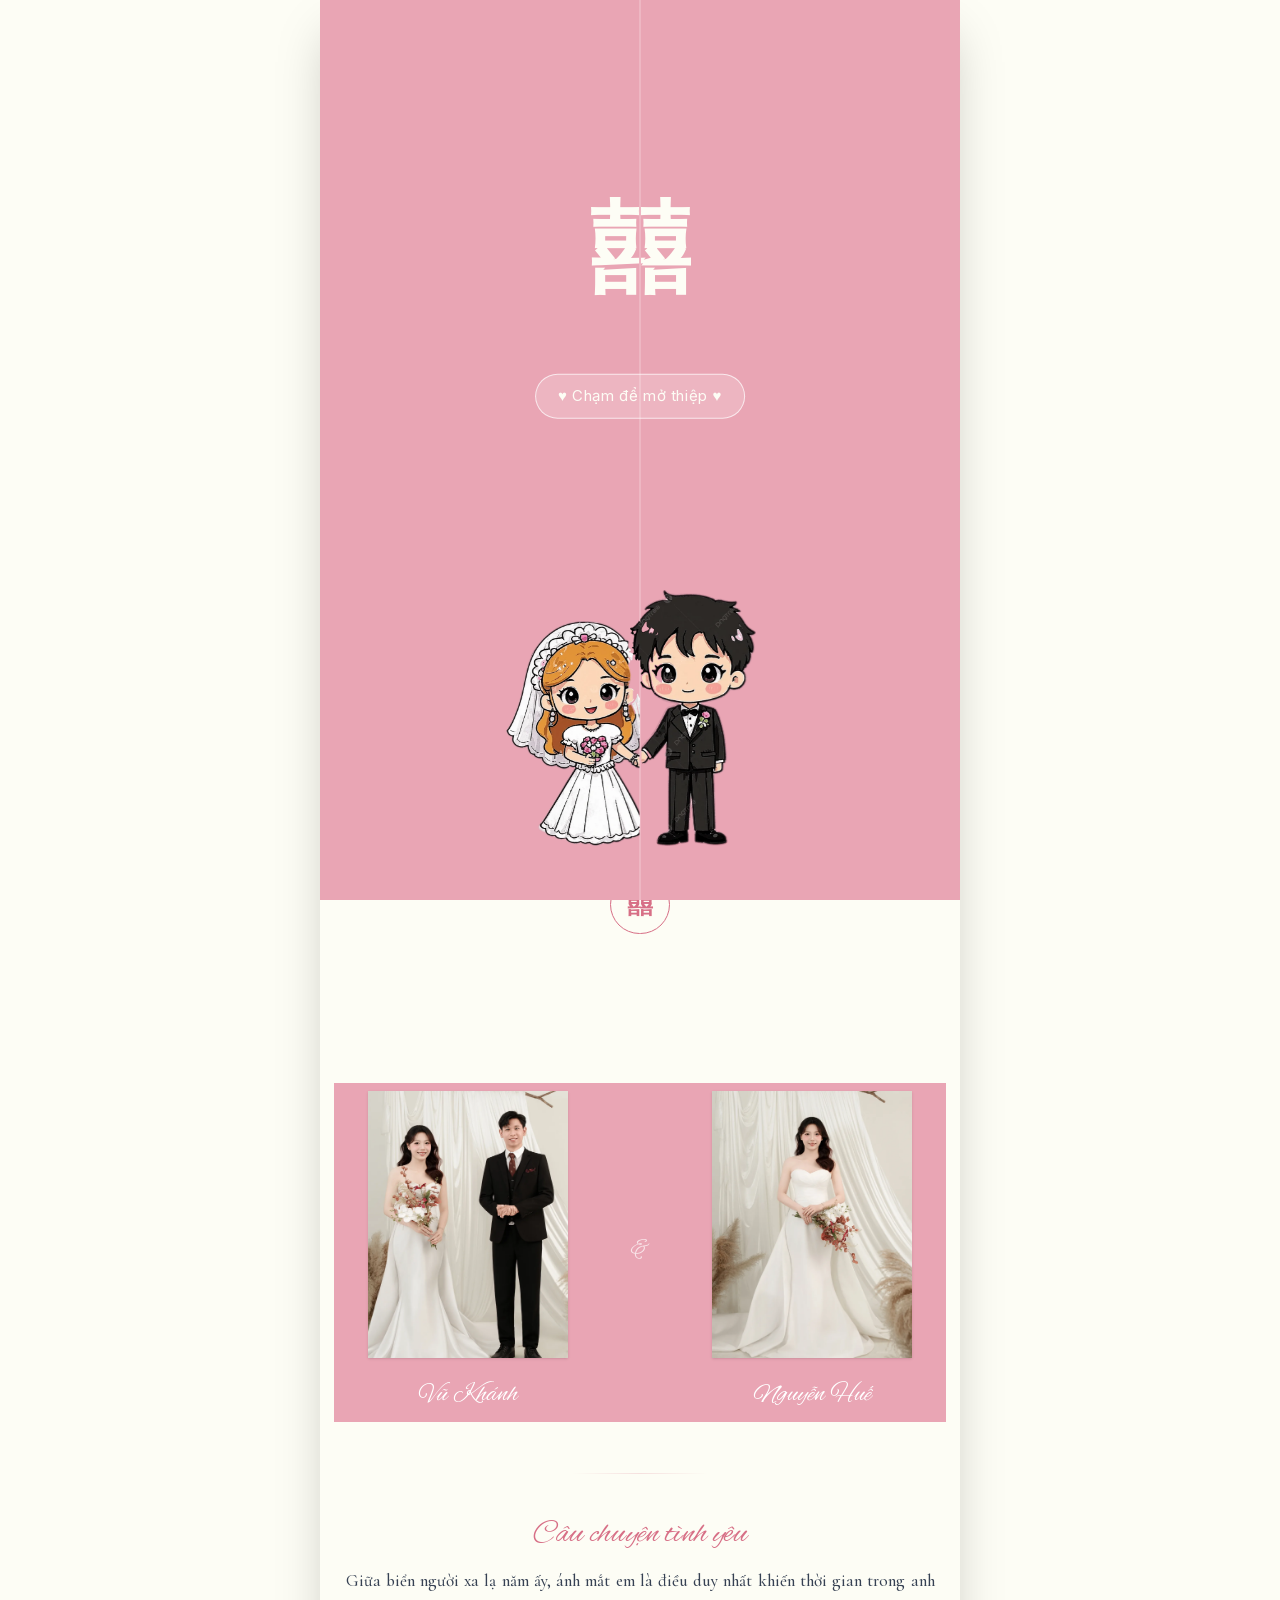
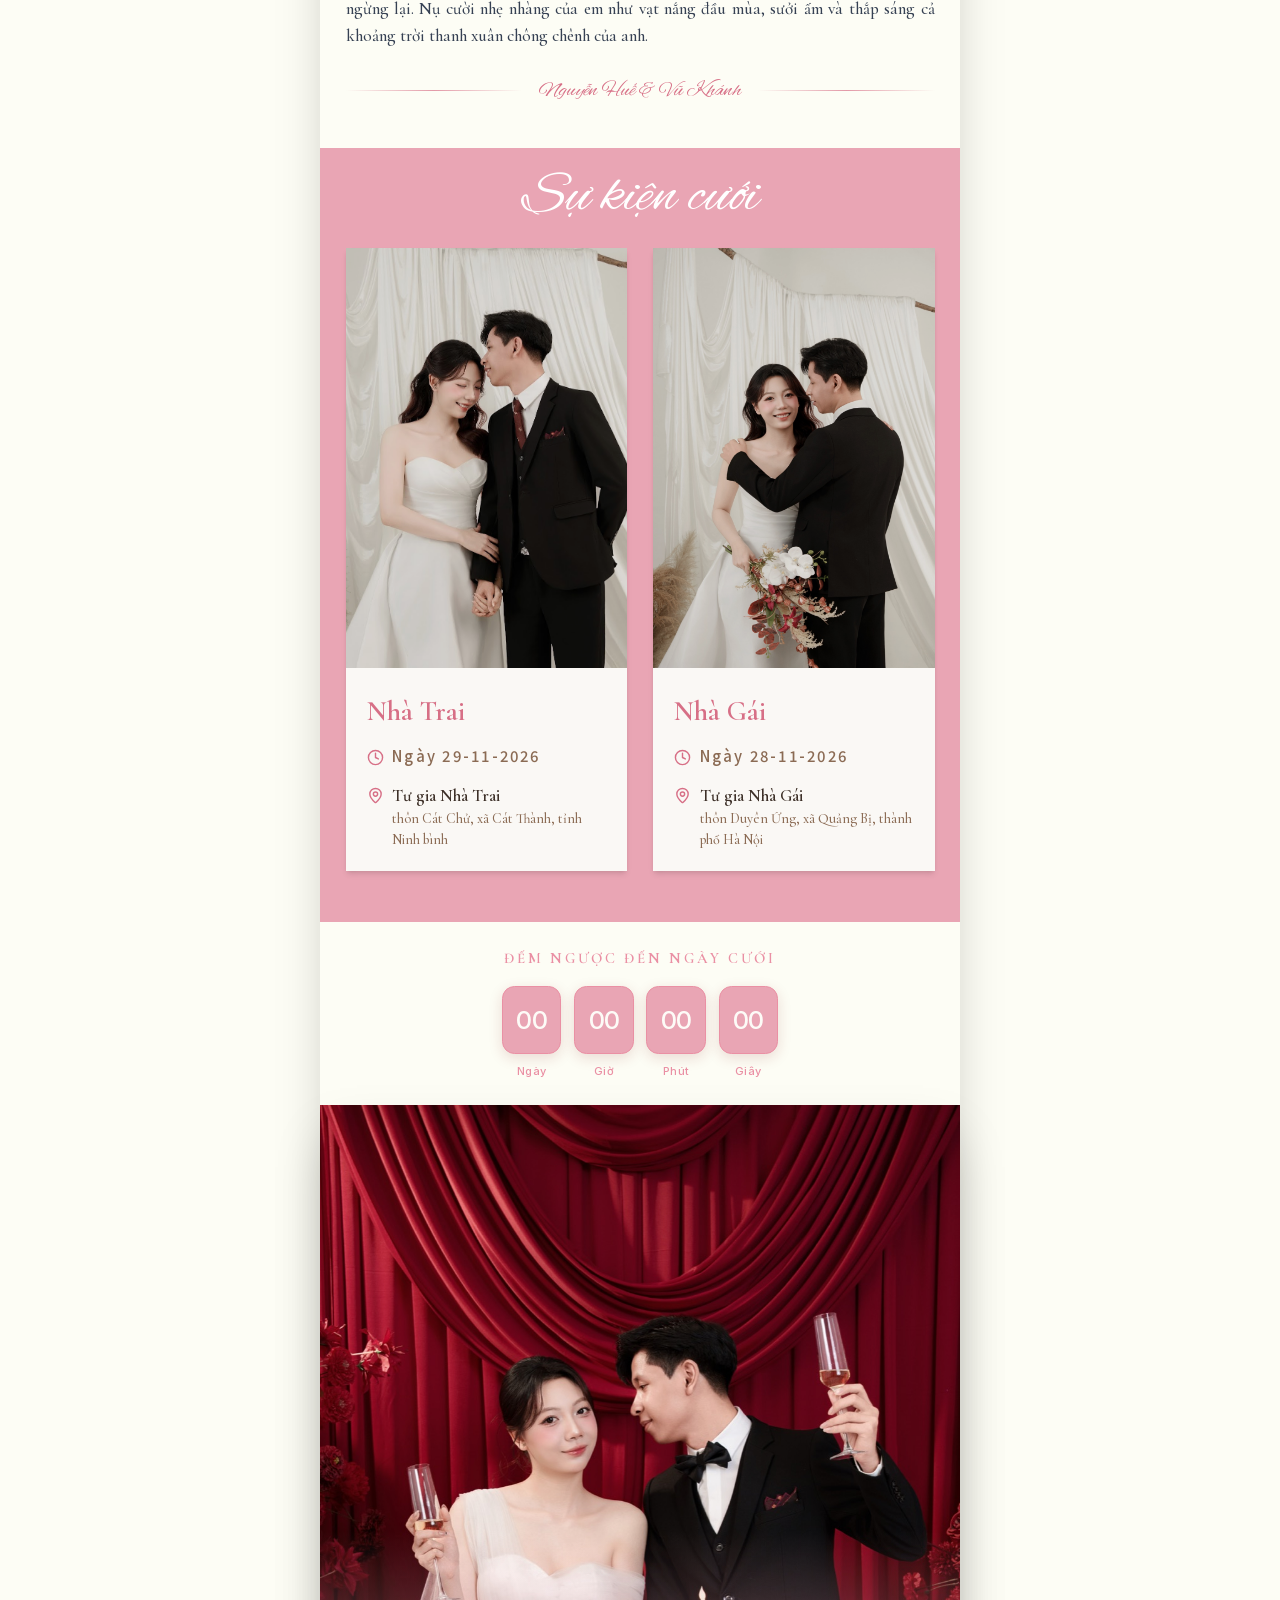
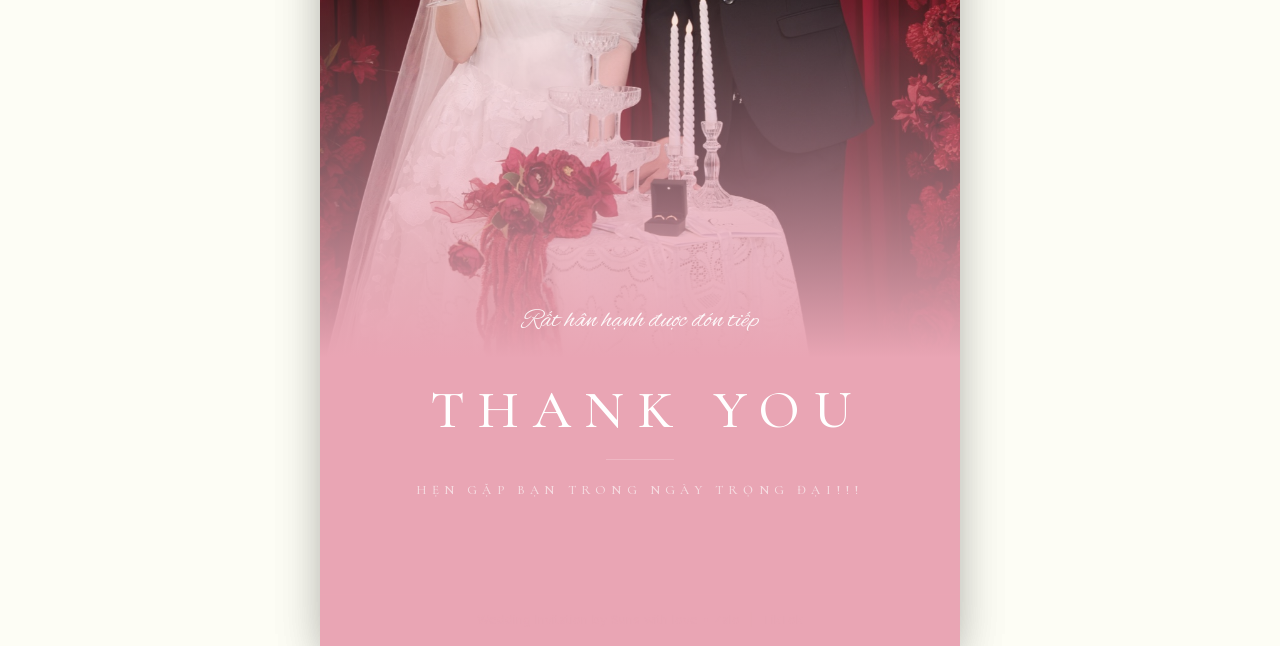
==== commit 634e8a35: "refactor: update site assets, favicons, and image references in index.html" ====
--- a/index.html
+++ b/index.html
@@ -47,12 +47,11 @@
   <script src="js/5563-54046f3635db0d38.js" async=""></script>
   <script src="js/2810-d6b2f5b42f980c21.js" async=""></script>
   <script src="js/6382-f14b34efbd1d008b.js" async=""></script>
-  <script src="js/page-0ed3f40a2bc9315d.js?v=layout-21" async=""></script>
+  <script src="js/page-0ed3f40a2bc9315d.js?v=layout-22" async=""></script>
   <meta name="next-size-adjust" content="">
-  <link rel="icon" href="images/icon-180.png" media="(prefers-color-scheme: light)">
-  <link rel="icon" href="images/icon-180.png" media="(prefers-color-scheme: dark)">
-  <link rel="icon" href="images/icon-180.png" type="image/png">
-  <link rel="apple-touch-icon" href="images/icon-180.png">
+  <link rel="icon" href="images/heart.svg" type="image/svg+xml">
+  <link rel="icon" href="images/heart-180.png" type="image/png">
+  <link rel="apple-touch-icon" href="images/heart-180.png">
   <script src="js/polyfills-42372ed130431b0a.js" nomodule=""></script>
   <style>
     @keyframes ripple-wave {
@@ -521,13 +520,58 @@
     .gift-grid .space-y-3 button:hover { opacity:1; }
     .gift-grid .space-y-3 button svg { width:14px !important; height:14px !important; }
     .couple-photo { width:min(38vw,200px) !important; height:auto !important; aspect-ratio:3/4; }
-    .cover-photo { width:min(94vw,520px,calc((100svh - 300px) * .75)); }
-    .cover-frame { height:min(calc(100svh - 300px), calc(94vw * 1.45), 754px); }
+    /* --stable-vh: chiều cao viewport khoá bằng px (JS bên dưới), tránh khung ảnh co giãn khi thanh công cụ app FB ẩn/hiện */
+    .cover-photo { width:min(94vw,520px,calc((var(--stable-vh, 100vh) - 300px) * .75)); }
+    .cover-frame { height:min(calc(var(--stable-vh, 100vh) - 300px), calc(94vw * 1.45), 754px); }
     @media (min-width:768px) {
-      .cover-photo { width:min(calc(50vw - 24px),520px,calc((100svh - 300px) * .75)); }
-      .cover-frame { height:min(calc(100svh - 300px), calc((50vw - 24px) * 1.45), 754px); }
+      .cover-photo { width:min(calc(50vw - 24px),520px,calc((var(--stable-vh, 100vh) - 300px) * .75)); }
+      .cover-frame { height:min(calc(var(--stable-vh, 100vh) - 300px), calc((50vw - 24px) * 1.45), 754px); }
     }
   </style>
+  <script>
+    (function lockStableViewportHeight() {
+      var styleId = 'stable-vh-style';
+      var lockedHeight = 0;
+      var lastIsLandscape = null;
+
+      // Ghi biến vào thẻ <style> riêng: React hydrate có thể ghi đè style của <html>.
+      function writeStyle() {
+        if (!lockedHeight) return;
+        var style = document.getElementById(styleId);
+        if (!style) {
+          style = document.createElement('style');
+          style.id = styleId;
+          (document.head || document.documentElement).appendChild(style);
+        }
+        var css = ':root{--stable-vh:' + lockedHeight + 'px}';
+        if (style.textContent !== css) style.textContent = css;
+      }
+
+      function measure() {
+        var isLandscape = window.innerWidth > window.innerHeight;
+        // Chỉ đo lại khi xoay ngang/dọc; trình duyệt app FB đổi kích thước khi thanh công cụ ẩn/hiện lúc cuộn.
+        if (isLandscape === lastIsLandscape) return;
+        lastIsLandscape = isLandscape;
+        lockedHeight = window.innerHeight;
+        writeStyle();
+      }
+
+      measure();
+      window.addEventListener('orientationchange', function () {
+        window.setTimeout(measure, 300);
+      });
+
+      // Gắn lại thẻ <style> nếu bị React xoá khi hydrate.
+      var observer = new MutationObserver(function () {
+        if (!document.getElementById(styleId)) writeStyle();
+      });
+      observer.observe(document.documentElement, { childList: true, subtree: true });
+      window.addEventListener('load', function () {
+        writeStyle();
+        window.setTimeout(function () { observer.disconnect(); writeStyle(); }, 5000);
+      });
+    })();
+  </script>
   <link rel="preload" as="image" href="images/door-bride.webp">
   <link rel="preload" as="image" href="images/door-groom.webp">
 </head>
@@ -631,7 +675,7 @@
               </div>
               <div class="text-center" style="margin-top:6px">
                 <p class="__className_85880b text-[13px] uppercase tracking-[0.25em] text-secondary font-bold">Trân Trọng Kính Mời</p>
-                <h3 class="__className_3336bb mt-0.5 text-[17px] leading-none text-[#3a322f]">bạn</h3>
+                <h3 class="__className_3336bb mt-0.5 text-[17px] leading-none text-[#3a322f]" id="guest-name">bạn</h3>
                 <div class="hidden" aria-hidden="true"></div>
               </div>
             </div>
@@ -836,7 +880,7 @@
               <div class="couple-photo relative h-40 w-30 overflow-hidden shadow-sm mb-3 bg-[#e2e0d9]"><img alt="Vũ Khánh" loading="lazy"
                   decoding="async" data-nimg="fill" class="object-cover scale-110"
                   style="position:absolute;height:100%;width:100%;left:0;top:0;right:0;bottom:0;color:transparent"
-                  src="images/6-web.jpg"></div>
+                  src="images/6.webp?v=2"></div>
               <p class="mb-2 text-[8px] uppercase tracking-[0.2em] text-white/70"></p>
               <p class="__className_7d6f79 text-2xl text-white transform">Vũ Khánh</p>
             </div>
@@ -846,7 +890,7 @@
               <div class="couple-photo relative h-40 w-30 overflow-hidden shadow-sm mb-3 bg-[#e2e0d9]"><img alt="Nguyễn Huế" loading="lazy"
                   decoding="async" data-nimg="fill" class="object-cover scale-110"
                   style="position:absolute;height:100%;width:100%;left:0;top:0;right:0;bottom:0;color:transparent"
-                  src="images/7-web.jpg"></div>
+                  src="images/7.webp?v=2"></div>
               <p class="mb-2 text-[8px] uppercase tracking-[0.2em] text-white/70"></p>
               <p class="__className_7d6f79 text-2xl text-white transform">Nguyễn Huế</p>
             </div>
@@ -948,7 +992,7 @@
                 <div class="venue-photo relative overflow-hidden h-70 md:h-[420px] bg-[#e8e2d8]"><img alt="Nhà Gái" loading="lazy"
                     decoding="async" data-nimg="fill" class="object-cover"
                     style="position:absolute;height:100%;width:100%;left:0;top:0;right:0;bottom:0;color:transparent"
-                    src="images/10.jpg">
+                    src="images/9.jpg?v=3">
                   <div class="absolute inset-0 bg-black/10"></div>
                 </div>
                 <div class="p-3 md:p-5">
@@ -1039,7 +1083,7 @@
           <div class="relative aspect-[3/4] w-full bg-[#e8e2d8]"><img alt="Thank you from the couple" loading="lazy" decoding="async"
               data-nimg="fill" class="object-cover object-top"
               style="position:absolute;height:100%;width:100%;left:0;top:0;right:0;bottom:0;color:transparent"
-              src="images/9.jpg">
+              src="images/12.jpg">
             <div class="absolute inset-0 bg-gradient-to-t from-background via-transparent to-transparent"></div>
             <div class="absolute bottom-4 left-0 right-0 text-center">
               <p class="__className_7d6f79 text-[26px] text-white/90">Rất hân hạnh được đón tiếp</p>
@@ -1109,9 +1153,9 @@
   <script>self.__next_f.push([1, "0:{\"P\":null,\"b\":\"fGNIe_P0_vyVQB4kQ1kNW\",\"p\":\"\",\"c\":[\"\",\"hang-huy?guest=b%25E1%25BA%25A1n%2520Minh%2520Hi%25E1%25BA%25BFu\"],\"i\":false,\"f\":[[[\"\",{\"children\":[[\"slug\",\"hang-huy\",\"d\"],{\"children\":[\"__PAGE__?{\\\"guest\\\":\\\"b%E1%BA%A1n%20Minh%20Hi%E1%BA%BFu\\\"}\",{}]}]},\"$undefined\",\"$undefined\",true],[\"\",[\"$\",\"$1\",\"c\",{\"children\":[[[\"$\",\"link\",\"0\",{\"rel\":\"stylesheet\",\"href\":\"/_next/static/css/0e25af96e424a88d.css\",\"precedence\":\"next\",\"crossOrigin\":\"$undefined\",\"nonce\":\"$undefined\"}],[\"$\",\"link\",\"1\",{\"rel\":\"stylesheet\",\"href\":\"/_next/static/css/8a1d248376c1523d.css\",\"precedence\":\"next\",\"crossOrigin\":\"$undefined\",\"nonce\":\"$undefined\"}]],[\"$\",\"html\",null,{\"suppressHydrationWarning\":true,\"lang\":\"vi\",\"className\":\"bg-background font-sans __variable_246ccd\",\"children\":[\"$\",\"body\",null,{\"className\":\"__variable_f367f3 __variable_0a80b4 font-sans antialiased\",\"children\":[[\"$\",\"$L2\",null,{\"parallelRouterKey\":\"children\",\"error\":\"$undefined\",\"errorStyles\":\"$undefined\",\"errorScripts\":\"$undefined\",\"template\":[\"$\",\"$L3\",null,{}],\"templateStyles\":\"$undefined\",\"templateScripts\":\"$undefined\",\"notFound\":[[[\"$\",\"title\",null,{\"children\":\"404: This page could not be found.\"}],[\"$\",\"div\",null,{\"style\":{\"fontFamily\":\"system-ui,\\\"Segoe UI\\\",Roboto,Helvetica,Arial,sans-serif,\\\"Apple Color Emoji\\\",\\\"Segoe UI Emoji\\\"\",\"height\":\"100vh\",\"textAlign\":\"center\",\"display\":\"flex\",\"flexDirection\":\"column\",\"alignItems\":\"center\",\"justifyContent\":\"center\"},\"children\":[\"$\",\"div\",null,{\"children\":[[\"$\",\"style\",null,{\"dangerouslySetInnerHTML\":{\"__html\":\"body{color:#000;background:#fff;margin:0}.next-error-h1{border-right:1px solid rgba(0,0,0,.3)}@media (prefers-color-scheme:dark){body{color:#fff;background:#000}.next-error-h1{border-right:1px solid rgba(255,255,255,.3)}}\"}}],[\"$\",\"h1\",null,{\"className\":\"next-error-h1\",\"style\":{\"display\":\"inline-block\",\"margin\":\"0 20px 0 0\",\"padding\":\"0 23px 0 0\",\"fontSize\":24,\"fontWeight\":500,\"verticalAlign\":\"top\",\"lineHeight\":\"49px\"},\"children\":404}],[\"$\",\"div\",null,{\"style\":{\"display\":\"inline-block\"},\"children\":[\"$\",\"h2\",null,{\"style\":{\"fontSize\":14,\"fontWeight\":400,\"lineHeight\":\"49px\",\"margin\":0},\"children\":\"This page could not be found.\"}]}]]}]}]],[]],\"forbidden\":\"$undefined\",\"unauthorized\":\"$undefined\"}],[\"$\",\"$L4\",null,{}]]}]}]]}],{\"children\":[[\"slug\",\"hang-huy\",\"d\"],[\"$\",\"$1\",\"c\",{\"children\":[null,[\"$\",\"$L2\",null,{\"parallelRouterKey\":\"children\",\"error\":\"$undefined\",\"errorStyles\":\"$undefined\",\"errorScripts\":\"$undefined\",\"template\":[\"$\",\"$L3\",null,{}],\"templateStyles\":\"$undefined\",\"templateScripts\":\"$undefined\",\"notFound\":\"$undefined\",\"forbidden\":\"$undefined\",\"unauthorized\":\"$undefined\"}]]}],{\"children\":[\"__PAGE__\",[\"$\",\"$1\",\"c\",{\"children\":[\"$L5\",[[\"$\",\"link\",\"0\",{\"rel\":\"stylesheet\",\"href\":\"/_next/static/css/bc9a5f4b634e0d5a.css\",\"precedence\":\"next\",\"crossOrigin\":\"$undefined\",\"nonce\":\"$undefined\"}],[\"$\",\"link\",\"1\",{\"rel\":\"stylesheet\",\"href\":\"/_next/static/css/e37503463b981e2f.css\",\"precedence\":\"next\",\"crossOrigin\":\"$undefined\",\"nonce\":\"$undefined\"}],[\"$\",\"link\",\"2\",{\"rel\":\"stylesheet\",\"href\":\"/_next/static/css/3589a66456341371.css\",\"precedence\":\"next\",\"crossOrigin\":\"$undefined\",\"nonce\":\"$undefined\"}],[\"$\",\"link\",\"3\",{\"rel\":\"stylesheet\",\"href\":\"/_next/static/css/65d7d42e0e662d1e.css\",\"precedence\":\"next\",\"crossOrigin\":\"$undefined\",\"nonce\":\"$undefined\"}]],[\"$\",\"$L6\",null,{\"children\":[\"$L7\",[\"$\",\"$L8\",null,{\"promise\":\"$@9\"}]]}]]}],{},null,false]},null,false]},null,false],[\"$\",\"$1\",\"h\",{\"children\":[null,[[\"$\",\"$La\",null,{\"children\":\"$Lb\"}],[\"$\",\"meta\",null,{\"name\":\"next-size-adjust\",\"content\":\"\"}]],[\"$\",\"$Lc\",null,{\"children\":[\"$\",\"div\",null,{\"hidden\":true,\"children\":[\"$\",\"$d\",null,{\"fallback\":null,\"children\":\"$Le\"}]}]}]]}],false]],\"m\":\"$undefined\",\"G\":[\"$f\",[]],\"s\":false,\"S\":false}\n"])</script>
   <script>self.__next_f.push([1, "b:[[\"$\",\"meta\",\"0\",{\"charSet\":\"utf-8\"}],[\"$\",\"meta\",\"1\",{\"name\":\"viewport\",\"content\":\"width=device-width, initial-scale=1\"}]]\n7:null\n"])</script>
   <script>self.__next_f.push([1, "10:I[63472,[\"5479\",\"static/chunks/795d4814-f8bca3e16566d480.js\",\"2150\",\"static/chunks/59650de3-27b48b761a1827c4.js\",\"7672\",\"static/chunks/385cb88d-6f1fb143145cd4d0.js\",\"2666\",\"static/chunks/fcfb803e-6d015a352bb44e77.js\",\"5563\",\"static/chunks/5563-54046f3635db0d38.js\",\"2810\",\"static/chunks/2810-d6b2f5b42f980c21.js\",\"6382\",\"static/chunks/6382-f14b34efbd1d008b.js\",\"7182\",\"static/chunks/app/%5Bslug%5D/page-0ed3f40a2bc9315d.js\"],\"default\"]\n11:I[80622,[],\"IconMark\"]\n"])</script>
-  <script>self.__next_f.push([1, "5:[\"$\", \"$L10\", null, {\"initialData\": {\"id\": \"dc62406c-3f00-4261-b053-d2599e3b4eca\", \"name\": \"Vũ Khánh & Nguyễn Huế Wedding\", \"slug\": \"khanh-hue\", \"version\": 2, \"hero\": {\"city\": \"Hà Nội, Việt Nam\", \"date\": \"2026-11-29\", \"date2\": \"\", \"image\": \"images/cover.jpg\", \"title\": \"LỄ THÀNH HÔN\", \"lunarDate\": \"\", \"metaImage\": \"\", \"nameLayout\": \"two-lines\"}, \"page\": {\"order\": [\"hero\", \"couple\", \"story\", \"location\", \"timeline\", \"gift\", \"gallery\", \"countdown\", \"thankyou\"]}, \"side\": \"groom\", \"story\": {\"image\": \"images/5.jpg\", \"content\": [{\"desc\": \"Giữa biển người xa lạ năm ấy, ánh mắt em là điều duy nhất khiến thời gian trong anh ngừng lại. Nụ cười nhẹ nhàng của em như vạt nắng đầu mùa, sưởi ấm và thắp sáng cả khoảng trời thanh xuân chông chênh của anh.\", \"title\": \"Lần Đầu Gặp Gỡ\"}, {\"desc\": \"\", \"title\": \"Lời Tỏ Tình\"}, {\"desc\": \"\", \"title\": \"Lời Cầu Hôn\"}]}, \"theme\": \"pink02\", \"video\": {\"url\": \"\", \"desc\": \"\", \"title\": \"\"}, \"couple\": {\"groom\": {\"bio\": \"\", \"name\": \"Vũ Khánh\", \"rank\": \"\", \"image\": \"images/6-web.jpg\", \"father\": \"Vũ Văn Khang \", \"mother\": \"Phạm Thị Tính\", \"address\": \"thôn Cát Chử, xã Cát Thành, tỉnh Ninh bình\", \"shortName\": \"\"}, \"bride\": {\"bio\": \"\", \"name\": \"Nguyễn Huế\", \"rank\": \"\", \"image\": \"images/7-web.jpg\", \"father\": \"Nguyễn Văn Huy \", \"mother\": \"Nguyễn Thị Sáu\", \"address\": \"thôn Duyên Ứng, xã Quảng Bị, thành phố Hà Nội\", \"shortName\": \"\"}, \"title\": \"Đôi Nét Về Chúng Tôi\"}, \"events\": [{\"icon\": \"📷\", \"time\": \"9:00\", \"title\": \"Đón khách\", \"location\": \"\", \"description\": \"\"}, {\"icon\": \"🥂\", \"time\": \"11:00\", \"title\": \"Khai tiệc\", \"location\": \"\", \"description\": \"\"}], \"venues\": [{\"area\": \"thôn Cát Chử, xã Cát Thành, tỉnh Ninh bình\", \"icon\": \"🏠\", \"time\": \"Ngày 29-11-2026\", \"image\": \"images/8.jpg\", \"title\": \"Nhà Trai\", \"mapUrl\": \"\", \"address\": \"Tư gia Nhà Trai\"}, {\"area\": \"thôn Duyên Ứng, xã Quảng Bị, thành phố Hà Nội\", \"icon\": \"💒\", \"time\": \"Ngày 28-11-2026\", \"image\": \"images/10.jpg\", \"title\": \"Nhà Gái\", \"mapUrl\": \"\", \"address\": \"Tư gia Nhà Gái\"}], \"wishes\": {\"coverImage\": \"images/6-web.jpg\"}, \"gallery\": {\"title\": \"\", \"portrait\": [{\"src\": \"images/8.jpg\"}, {\"src\": \"images/cover.jpg\"}, {\"src\": \"images/5.jpg\"}, {\"src\": \"images/9.jpg\"}], \"editorial\": [], \"landscape\": [], \"loveFlowey\": []}, \"features\": {\"lang\": \"vi\", \"showRSVP\": false, \"customLogo\": \"\", \"showWishes\": false, \"showNickname\": false, \"titlePreview\": \"\", \"showInvitedBy\": false, \"showRSVPField\": false, \"partnerWeddingId\": \"\", \"requireAttending\": false, \"requireInvitedBy\": false, \"wishesFirstInForm\": false, \"requireNoOfAttendee\": false}, \"playlist\": [{\"src\": \"media/vay-cuoi.mp3\", \"title\": \"Lễ đường\", \"artist\": \"\"}], \"thankyou\": {\"title\": \"\", \"coverImage\": \"images/9.jpg\", \"description\": \"\"}, \"countdown\": {\"coverImage\": \"\", \"showSeconds\": true, \"useFirstDate\": true}, \"groomsmen\": [], \"bridesmaids\": [], \"dressColors\": [], \"bankAccounts\": [{\"qr\": \"images/3.webp\", \"bankName\": \"MB Bank\", \"accountHolder\": \"VU VAN KHANH\", \"accountNumber\": \"7100124112001\"}, {\"qr\": \"images/4.webp\", \"bankName\": \"TP Bank\", \"accountHolder\": \"NGUYEN THI HUE\", \"accountNumber\": \"81342238888\"}]}}]\n"])</script>
+  <script>self.__next_f.push([1, "5:[\"$\", \"$L10\", null, {\"initialData\": {\"id\": \"dc62406c-3f00-4261-b053-d2599e3b4eca\", \"name\": \"Vũ Khánh & Nguyễn Huế Wedding\", \"slug\": \"khanh-hue\", \"version\": 2, \"hero\": {\"city\": \"Hà Nội, Việt Nam\", \"date\": \"2026-11-29\", \"date2\": \"\", \"image\": \"images/cover.jpg\", \"title\": \"LỄ THÀNH HÔN\", \"lunarDate\": \"\", \"metaImage\": \"\", \"nameLayout\": \"two-lines\"}, \"page\": {\"order\": [\"hero\", \"couple\", \"story\", \"location\", \"timeline\", \"gift\", \"gallery\", \"countdown\", \"thankyou\"]}, \"side\": \"groom\", \"story\": {\"image\": \"images/5.jpg\", \"content\": [{\"desc\": \"Giữa biển người xa lạ năm ấy, ánh mắt em là điều duy nhất khiến thời gian trong anh ngừng lại. Nụ cười nhẹ nhàng của em như vạt nắng đầu mùa, sưởi ấm và thắp sáng cả khoảng trời thanh xuân chông chênh của anh.\", \"title\": \"Lần Đầu Gặp Gỡ\"}, {\"desc\": \"\", \"title\": \"Lời Tỏ Tình\"}, {\"desc\": \"\", \"title\": \"Lời Cầu Hôn\"}]}, \"theme\": \"pink02\", \"video\": {\"url\": \"\", \"desc\": \"\", \"title\": \"\"}, \"couple\": {\"groom\": {\"bio\": \"\", \"name\": \"Vũ Khánh\", \"rank\": \"\", \"image\": \"images/6.webp?v=2\", \"father\": \"Vũ Văn Khang \", \"mother\": \"Phạm Thị Tính\", \"address\": \"thôn Cát Chử, xã Cát Thành, tỉnh Ninh bình\", \"shortName\": \"\"}, \"bride\": {\"bio\": \"\", \"name\": \"Nguyễn Huế\", \"rank\": \"\", \"image\": \"images/7.webp?v=2\", \"father\": \"Nguyễn Văn Huy \", \"mother\": \"Nguyễn Thị Sáu\", \"address\": \"thôn Duyên Ứng, xã Quảng Bị, thành phố Hà Nội\", \"shortName\": \"\"}, \"title\": \"Đôi Nét Về Chúng Tôi\"}, \"events\": [{\"icon\": \"📷\", \"time\": \"9:00\", \"title\": \"Đón khách\", \"location\": \"\", \"description\": \"\"}, {\"icon\": \"🥂\", \"time\": \"11:00\", \"title\": \"Khai tiệc\", \"location\": \"\", \"description\": \"\"}], \"venues\": [{\"area\": \"thôn Cát Chử, xã Cát Thành, tỉnh Ninh bình\", \"icon\": \"🏠\", \"time\": \"Ngày 29-11-2026\", \"image\": \"images/8.jpg\", \"title\": \"Nhà Trai\", \"mapUrl\": \"\", \"address\": \"Tư gia Nhà Trai\"}, {\"area\": \"thôn Duyên Ứng, xã Quảng Bị, thành phố Hà Nội\", \"icon\": \"💒\", \"time\": \"Ngày 28-11-2026\", \"image\": \"images/9.jpg?v=3\", \"title\": \"Nhà Gái\", \"mapUrl\": \"\", \"address\": \"Tư gia Nhà Gái\"}], \"wishes\": {\"coverImage\": \"images/6.webp?v=2\"}, \"gallery\": {\"title\": \"\", \"portrait\": [{\"src\": \"images/8.jpg\"}, {\"src\": \"images/cover.jpg\"}, {\"src\": \"images/5.jpg\"}, {\"src\": \"images/9.jpg?v=3\"}], \"editorial\": [], \"landscape\": [], \"loveFlowey\": []}, \"features\": {\"lang\": \"vi\", \"showRSVP\": false, \"customLogo\": \"\", \"showWishes\": false, \"showNickname\": false, \"titlePreview\": \"\", \"showInvitedBy\": false, \"showRSVPField\": false, \"partnerWeddingId\": \"\", \"requireAttending\": false, \"requireInvitedBy\": false, \"wishesFirstInForm\": false, \"requireNoOfAttendee\": false}, \"playlist\": [{\"src\": \"media/vay-cuoi.mp3\", \"title\": \"Lễ đường\", \"artist\": \"\"}], \"thankyou\": {\"title\": \"\", \"coverImage\": \"images/12.jpg\", \"description\": \"\"}, \"countdown\": {\"coverImage\": \"\", \"showSeconds\": true, \"useFirstDate\": true}, \"groomsmen\": [], \"bridesmaids\": [], \"dressColors\": [], \"bankAccounts\": [{\"qr\": \"images/3.webp\", \"bankName\": \"MB Bank\", \"accountHolder\": \"VU VAN KHANH\", \"accountNumber\": \"7100124112001\"}, {\"qr\": \"images/4.webp\", \"bankName\": \"TP Bank\", \"accountHolder\": \"NGUYEN THI HUE\", \"accountNumber\": \"81342238888\"}]}}]\n"])</script>
 "])</script>
-  <script>self.__next_f.push([1, "9:{\"metadata\":[[\"$\",\"title\",\"0\",{\"children\":\"Vũ Khánh \u0026 Nguyễn Huế\"}],[\"$\",\"meta\",\"1\",{\"name\":\"description\",\"content\":\"Trân trọng kính mời bạn đến tham dự lễ cưới\"}],[\"$\",\"meta\",\"2\",{\"name\":\"generator\",\"content\":\"v0.app\"}],[\"$\",\"meta\",\"3\",{\"name\":\"og:image\",\"content\":\"https://khanh-0124.github.io/wedding-website/images/og-preview.jpg\"}],[\"$\",\"meta\",\"4\",{\"name\":\"og:image:secure_url\",\"content\":\"https://khanh-0124.github.io/wedding-website/images/og-preview.jpg\"}],[\"$\",\"meta\",\"5\",{\"name\":\"og:image:type\",\"content\":\"image/jpeg\"}],[\"$\",\"meta\",\"6\",{\"name\":\"og:image:width\",\"content\":\"1200\"}],[\"$\",\"meta\",\"7\",{\"name\":\"og:image:height\",\"content\":\"630\"}],[\"$\",\"meta\",\"8\",{\"property\":\"og:title\",\"content\":\"Vũ Khánh \u0026 Nguyễn Huế\"}],[\"$\",\"meta\",\"9\",{\"property\":\"og:description\",\"content\":\"Trân trọng kính mời bạn đến tham dự lễ cưới\"}],[\"$\",\"meta\",\"10\",{\"property\":\"og:url\",\"content\":\"https://khanh-0124.github.io/wedding-website/\"}],[\"$\",\"meta\",\"11\",{\"property\":\"og:locale\",\"content\":\"vi_VN\"}],[\"$\",\"meta\",\"12\",{\"property\":\"og:image\",\"content\":\"https://khanh-0124.github.io/wedding-website/images/og-preview.jpg\"}],[\"$\",\"meta\",\"13\",{\"property\":\"og:type\",\"content\":\"website\"}],[\"$\",\"meta\",\"14\",{\"name\":\"twitter:card\",\"content\":\"summary_large_image\"}],[\"$\",\"meta\",\"15\",{\"name\":\"twitter:title\",\"content\":\"Vũ Khánh \u0026 Nguyễn Huế\"}],[\"$\",\"meta\",\"16\",{\"name\":\"twitter:description\",\"content\":\"Trân trọng kính mời bạn đến tham dự lễ cưới\"}],[\"$\",\"meta\",\"17\",{\"name\":\"twitter:image\",\"content\":\"https://khanh-0124.github.io/wedding-website/images/og-preview.jpg\"}],[\"$\",\"link\",\"18\",{\"rel\":\"icon\",\"href\":\"https://khanh-0124.github.io/wedding-website/images/icon-180.png\",\"media\":\"(prefers-color-scheme: light)\"}],[\"$\",\"link\",\"19\",{\"rel\":\"icon\",\"href\":\"https://khanh-0124.github.io/wedding-website/images/icon-180.png\",\"media\":\"(prefers-color-scheme: dark)\"}],[\"$\",\"link\",\"20\",{\"rel\":\"icon\",\"href\":\"https://khanh-0124.github.io/wedding-website/images/icon-180.png\",\"type\":\"image/png\"}],[\"$\",\"link\",\"21\",{\"rel\":\"apple-touch-icon\",\"href\":\"https://khanh-0124.github.io/wedding-website/images/icon-180.png\"}],[\"$\",\"$L11\",\"22\",{}]],\"error\":null,\"digest\":\"$undefined\"}\n"])</script>
+  <script>self.__next_f.push([1, "9:{\"metadata\":[[\"$\",\"title\",\"0\",{\"children\":\"Vũ Khánh \u0026 Nguyễn Huế\"}],[\"$\",\"meta\",\"1\",{\"name\":\"description\",\"content\":\"Trân trọng kính mời bạn đến tham dự lễ cưới\"}],[\"$\",\"meta\",\"2\",{\"name\":\"generator\",\"content\":\"v0.app\"}],[\"$\",\"meta\",\"3\",{\"name\":\"og:image\",\"content\":\"https://khanh-0124.github.io/wedding-website/images/og-preview.jpg\"}],[\"$\",\"meta\",\"4\",{\"name\":\"og:image:secure_url\",\"content\":\"https://khanh-0124.github.io/wedding-website/images/og-preview.jpg\"}],[\"$\",\"meta\",\"5\",{\"name\":\"og:image:type\",\"content\":\"image/jpeg\"}],[\"$\",\"meta\",\"6\",{\"name\":\"og:image:width\",\"content\":\"1200\"}],[\"$\",\"meta\",\"7\",{\"name\":\"og:image:height\",\"content\":\"630\"}],[\"$\",\"meta\",\"8\",{\"property\":\"og:title\",\"content\":\"Vũ Khánh \u0026 Nguyễn Huế\"}],[\"$\",\"meta\",\"9\",{\"property\":\"og:description\",\"content\":\"Trân trọng kính mời bạn đến tham dự lễ cưới\"}],[\"$\",\"meta\",\"10\",{\"property\":\"og:url\",\"content\":\"https://khanh-0124.github.io/wedding-website/\"}],[\"$\",\"meta\",\"11\",{\"property\":\"og:locale\",\"content\":\"vi_VN\"}],[\"$\",\"meta\",\"12\",{\"property\":\"og:image\",\"content\":\"https://khanh-0124.github.io/wedding-website/images/og-preview.jpg\"}],[\"$\",\"meta\",\"13\",{\"property\":\"og:type\",\"content\":\"website\"}],[\"$\",\"meta\",\"14\",{\"name\":\"twitter:card\",\"content\":\"summary_large_image\"}],[\"$\",\"meta\",\"15\",{\"name\":\"twitter:title\",\"content\":\"Vũ Khánh \u0026 Nguyễn Huế\"}],[\"$\",\"meta\",\"16\",{\"name\":\"twitter:description\",\"content\":\"Trân trọng kính mời bạn đến tham dự lễ cưới\"}],[\"$\",\"meta\",\"17\",{\"name\":\"twitter:image\",\"content\":\"https://khanh-0124.github.io/wedding-website/images/og-preview.jpg\"}],[\"$\",\"link\",\"18\",{\"rel\":\"icon\",\"href\":\"images/heart.svg\",\"type\":\"image/svg+xml\"}],[\"$\",\"link\",\"19\",{\"rel\":\"icon\",\"href\":\"images/heart-180.png\",\"type\":\"image/png\"}],[\"$\",\"link\",\"20\",{\"rel\":\"icon\",\"href\":\"images/heart-180.png\",\"type\":\"image/png\"}],[\"$\",\"link\",\"21\",{\"rel\":\"apple-touch-icon\",\"href\":\"images/heart-180.png\"}],[\"$\",\"$L11\",\"22\",{}]],\"error\":null,\"digest\":\"$undefined\"}\n"])</script>
   <script>self.__next_f.push([1, "e:\"$9:metadata\"\n"])</script>
   <script>
     (() => {
@@ -1299,20 +1343,11 @@
     })();
   </script>
 
-  <!-- Hiệu ứng Pháo hoa Đám cưới Sang trọng -->
+  <!-- Tim nhỏ bay nền (đã bỏ pháo hoa) -->
   <script>
     (function() {
-      function initWeddingFireworks() {
-      if (document.getElementById('wedding-fireworks-canvas')) return;
-
-      // Tạo canvas sau khi Next.js hydrate để React không loại nó khỏi DOM.
-      const canvas = document.createElement('canvas');
-      canvas.id = 'wedding-fireworks-canvas';
-      canvas.setAttribute('aria-hidden', 'true');
-      canvas.style.cssText = 'position:fixed;inset:0;width:100vw;height:100vh;pointer-events:none;z-index:2147483646;display:block;';
-      document.body.appendChild(canvas);
-
-      // Tim nhỏ bay liên tục giữa các đợt pháo hoa.
+      function initAmbientHearts() {
+      if (document.querySelector('.wedding-ambient-hearts')) return;
       const heartsLayer = document.createElement('div');
       heartsLayer.className = 'wedding-ambient-hearts';
       heartsLayer.setAttribute('aria-hidden', 'true');
@@ -1328,486 +1363,15 @@
         heartsLayer.appendChild(heart);
       }
       document.body.appendChild(heartsLayer);
-
-      const ctx = canvas.getContext('2d');
-      if (!ctx) return;
-
-      const reducedMotion = window.matchMedia('(prefers-reduced-motion: reduce)').matches;
-
-      let width = window.innerWidth;
-      let height = window.innerHeight;
-
-      function resize() {
-        const pixelRatio = Math.min(window.devicePixelRatio || 1, 1.5);
-        width = window.innerWidth;
-        height = window.innerHeight;
-        canvas.width = Math.round(width * pixelRatio);
-        canvas.height = Math.round(height * pixelRatio);
-        ctx.setTransform(pixelRatio, 0, 0, pixelRatio, 0, 0);
-      }
-      window.addEventListener('resize', resize, { passive: true });
-      resize();
-
-      const particles = [];
-      const rockets = [];
-      const flashes = [];
-      const colors = [
-        '#d4af37', '#ffd700', '#f6c0d0', '#ff6b8b', '#ff8fa3',
-        '#fff4cc', '#ffffff', '#e85a71', '#fdbb2d', '#b52d55'
-      ];
-      const palettes = [
-        ['#ffd700', '#fff4cc', '#d4af37'],
-        ['#ff6b8b', '#f6c0d0', '#ffffff'],
-        ['#e85a71', '#ffd700', '#fff4cc'],
-        ['#b52d55', '#ff8fa3', '#fdbb2d'],
-        ['#ffffff', '#f6c0d0', '#d4af37']
-      ];
-      const pick = arr => arr[Math.floor(Math.random() * arr.length)];
-      const rand = (a, b) => a + Math.random() * (b - a);
-
-      // Sprite phát sáng dựng sẵn cho từng màu — nhẹ hơn nhiều so với shadowBlur.
-      const glowCache = {};
-      function glow(color) {
-        if (glowCache[color]) return glowCache[color];
-        const s = 64;
-        const c = document.createElement('canvas');
-        c.width = c.height = s;
-        const g = c.getContext('2d');
-        const grad = g.createRadialGradient(s / 2, s / 2, 0, s / 2, s / 2, s / 2);
-        grad.addColorStop(0, '#ffffff');
-        grad.addColorStop(0.18, color);
-        grad.addColorStop(0.45, color + '55');
-        grad.addColorStop(1, color + '00');
-        g.fillStyle = grad;
-        g.fillRect(0, 0, s, s);
-        return (glowCache[color] = c);
-      }
-
-      class Particle {
-        constructor(x, y, vx, vy, color, opts = {}) {
-          this.x = x;
-          this.y = y;
-          this.vx = vx;
-          this.vy = vy;
-          this.color = color;
-          this.life = 0;
-          this.maxLife = opts.life || rand(55, 85);
-          this.size = opts.size || rand(1.4, 2.4);
-          this.gravity = opts.gravity != null ? opts.gravity : 0.05;
-          this.drag = opts.drag || 0.975;
-          this.trailLen = opts.trail != null ? opts.trail : 5;
-          this.twinkle = !!opts.twinkle;
-          this.crackle = !!opts.crackle;
-          this.glitter = !!opts.glitter;
-          this.onDie = opts.onDie || null;
-          this.hidden = !!opts.hidden;
-          this.sparkleOut = !!opts.sparkleOut;
-          this.history = [];
-        }
-
-        update(f) {
-          this.history.push(this.x, this.y);
-          if (this.history.length > this.trailLen * 2) this.history.splice(0, 2);
-          const d = Math.pow(this.drag, f);
-          this.vx *= d;
-          this.vy *= d;
-          this.vy += this.gravity * f;
-          this.x += this.vx * f;
-          this.y += this.vy * f;
-          this.life += f;
-          // Đuôi kim tuyến rơi nhẹ phía sau hạt.
-          if (this.glitter && Math.random() < 0.25 * f && particles.length < maxParticles) {
-            particles.push(new Particle(this.x, this.y, rand(-0.3, 0.3), rand(0, 0.4), '#fff4cc',
-              { life: rand(14, 26), size: rand(0.6, 1.1), gravity: 0.03, drag: 0.92, trail: 0, twinkle: true }));
-          }
-          if (this.life >= this.maxLife) {
-            if (this.crackle) crackleAt(this.x, this.y);
-            if (this.onDie) this.onDie(this.x, this.y);
-            return false;
-          }
-          return true;
-        }
-
-        draw() {
-          if (this.hidden) {
-            ctx.globalAlpha = 0.5;
-            ctx.drawImage(glow(this.color), this.x - 3, this.y - 3, 6, 6);
-            return;
-          }
-          const t = this.life / this.maxLife;
-          let alpha = t < 0.7 ? 1 : 1 - (t - 0.7) / 0.3;
-          if (this.twinkle && Math.random() < 0.35) alpha *= 0.25;
-          if (this.sparkleOut && t > 0.55) {
-            // Nhấp nháy mạnh dần rồi tắt hẳn.
-            alpha = (1 - (t - 0.55) / 0.45) * (Math.random() < 0.45 ? 0.15 : 1);
-          }
-          if (alpha <= 0) return;
-
-          const h = this.history;
-          // Lúc nhấp nháy tan biến thì bỏ đuôi, chỉ còn đốm sáng.
-          if (h.length >= 4 && !(this.sparkleOut && t > 0.55)) {
-            ctx.globalAlpha = alpha * 0.55;
-            ctx.strokeStyle = this.color;
-            ctx.lineWidth = this.size * 0.9;
-            ctx.beginPath();
-            ctx.moveTo(h[0], h[1]);
-            for (let i = 2; i < h.length; i += 2) ctx.lineTo(h[i], h[i + 1]);
-            ctx.lineTo(this.x, this.y);
-            ctx.stroke();
-          }
-
-          const r = this.size * 4 * (1 - t * 0.4);
-          ctx.globalAlpha = alpha;
-          ctx.drawImage(glow(this.color), this.x - r, this.y - r, r * 2, r * 2);
-        }
-      }
-
-      function crackleAt(x, y) {
-        const n = 5 + Math.floor(Math.random() * 4);
-        for (let i = 0; i < n && particles.length < maxParticles; i++) {
-          const a = Math.random() * Math.PI * 2;
-          const s = rand(0.8, 2);
-          particles.push(new Particle(x, y, Math.cos(a) * s, Math.sin(a) * s, '#fff4cc',
-            { life: rand(8, 16), size: 0.9, gravity: 0.02, drag: 0.9, trail: 2 }));
-        }
-      }
-
-      // Các kiểu pháo: mỗi kiểu một nhịp điệu riêng để màn trình diễn không lặp lại.
-      const shells = {
-        peony(x, y, pal) {
-          const n = 70;
-          for (let i = 0; i < n; i++) {
-            const a = (Math.PI * 2 * i) / n + rand(-0.05, 0.05);
-            const s = rand(3.2, 4.4);
-            particles.push(new Particle(x, y, Math.cos(a) * s, Math.sin(a) * s, pick(pal),
-              { twinkle: Math.random() < 0.4, trail: 4 }));
-          }
-        },
-        chrysanthemum(x, y, pal) {
-          const n = 80;
-          for (let i = 0; i < n; i++) {
-            const a = (Math.PI * 2 * i) / n;
-            const s = rand(3.6, 4.6);
-            particles.push(new Particle(x, y, Math.cos(a) * s, Math.sin(a) * s, pal[0],
-              { trail: 10, glitter: Math.random() < 0.3, crackle: Math.random() < 0.35, life: rand(60, 80) }));
-          }
-        },
-        willow(x, y) {
-          const n = 60;
-          for (let i = 0; i < n; i++) {
-            const a = Math.random() * Math.PI * 2;
-            const s = rand(1.5, 3.6);
-            particles.push(new Particle(x, y, Math.cos(a) * s, Math.sin(a) * s, i % 3 ? '#d4af37' : '#ffd700',
-              { life: rand(110, 150), drag: 0.955, gravity: 0.035, trail: 14, size: rand(1.1, 1.7), glitter: Math.random() < 0.35 }));
-          }
-        },
-        ring(x, y, pal) {
-          const n = 56;
-          const tilt = rand(0.35, 0.75);
-          const rot = rand(0, Math.PI);
-          for (let i = 0; i < n; i++) {
-            const a = (Math.PI * 2 * i) / n;
-            const px = Math.cos(a) * 4, py = Math.sin(a) * 4 * tilt;
-            const vx = px * Math.cos(rot) - py * Math.sin(rot);
-            const vy = px * Math.sin(rot) + py * Math.cos(rot);
-            particles.push(new Particle(x, y, vx, vy, pal[i % 2 ? 0 : 1], { trail: 6, twinkle: true }));
-          }
-          // Nhụy sáng ở giữa.
-          for (let i = 0; i < 18; i++) {
-            const a = Math.random() * Math.PI * 2, s = rand(0.5, 1.6);
-            particles.push(new Particle(x, y, Math.cos(a) * s, Math.sin(a) * s, pal[2], { life: rand(40, 60), trail: 2 }));
-          }
-        },
-        heart(x, y, pal) {
-          const n = 64;
-          const scale = rand(0.22, 0.27);
-          for (let i = 0; i < n; i++) {
-            const t = (Math.PI * 2 * i) / n;
-            const hx = 16 * Math.pow(Math.sin(t), 3);
-            const hy = -(13 * Math.cos(t) - 5 * Math.cos(2 * t) - 2 * Math.cos(3 * t) - Math.cos(4 * t));
-            particles.push(new Particle(x, y, hx * scale, hy * scale, i % 4 ? pal[0] : '#ffffff',
-              { drag: 0.955, gravity: 0.022, life: rand(80, 100), trail: 5, twinkle: Math.random() < 0.3, size: rand(1.6, 2.4) }));
-          }
-          // Tim nhỏ lồng bên trong.
-          for (let i = 0; i < n / 2; i++) {
-            const t = (Math.PI * 4 * i) / n;
-            const hx = 16 * Math.pow(Math.sin(t), 3);
-            const hy = -(13 * Math.cos(t) - 5 * Math.cos(2 * t) - 2 * Math.cos(3 * t) - Math.cos(4 * t));
-            particles.push(new Particle(x, y, hx * scale * 0.5, hy * scale * 0.5, pal[1],
-              { drag: 0.955, gravity: 0.022, life: rand(70, 90), trail: 3, size: 1.4 }));
-          }
-        }
-      };
-      // Quả pháo lớn: ba tầng nổ, phủ gần kín màn hình.
-      shells.grand = function(x, y) {
-        // Pháo "hoa con nhiều tầng": vỏ chính bắn ra nhiều viên nhỏ theo vòng tròn,
-        // mỗi viên nở thành một bông — lõi nhiều màu, vòng ngoài vàng champagne rủ đuôi.
-        const R = Math.min(width * 0.5, height * 0.48);
-        const q = width < 640 ? 0.65 : 1;
-        const core = ['#3ddc84', '#2ee6c8', '#7dffb0', '#ff4f8b', '#d81b60', '#9b5bff', '#ffffff'];
-        const gold = ['#f3c58a', '#e8a86a', '#fff0d0', '#d99a5b'];
-
-        // Viên mang bay ra đúng bán kính r rồi nở (quãng đường ≈ v·(1-d^L)/(1-d)).
-        const carrier = (angle, r, life, bloom) => {
-          const drag = 0.93;
-          const v = r * (1 - drag) / (1 - Math.pow(drag, life));
-          particles.push(new Particle(x, y, Math.cos(angle) * v, Math.sin(angle) * v, '#fff0d0',
-            { life, drag, gravity: 0, trail: 0, hidden: true, onDie: bloom }));
-        };
-
-        const puff = (px, py, n, speed, colorsOf, opts) => {
-          for (let i = 0; i < n; i++) {
-            const a = (Math.PI * 2 * i) / n + rand(-0.15, 0.15);
-            const sp = speed * rand(0.7, 1.05);
-            particles.push(new Particle(px, py, Math.cos(a) * sp, Math.sin(a) * sp, pick(colorsOf), opts()));
-          }
-        };
-
-        // Lõi giữa nhiều màu, dạng cây cọ có đuôi.
-        const nCore = Math.round(22 * q);
-        for (let i = 0; i < nCore; i++) {
-          const a = (Math.PI * 2 * i) / nCore + rand(-0.1, 0.1);
-          const c = [pick(core)];
-          carrier(a, R * rand(0.12, 0.3), 18, (px, py) => puff(px, py, Math.round(30 * q), 2.1 * (R / 300), c,
-            () => ({ sparkleOut: true, life: rand(140, 180), drag: 0.96, gravity: 0.012, trail: 10, size: rand(1.3, 1.9), twinkle: Math.random() < 0.3 })));
-        }
-
-        // Bốn vòng hoa con: hồng, ngọc, tím, ngoài cùng vàng champagne, vòng ngoài nở muộn hơn, rủ đuôi dài như liễu.
-        const ringColors = [
-          ['#ff4f8b', '#ff8fb8', '#ffd1e3'],
-          ['#2ee6c8', '#3ddc84', '#a8ffe0'],
-          ['#9b5bff', '#5b8bff', '#d7c2ff'],
-          gold
-        ];
-        [[0.45, 18, 22], [0.64, 24, 27], [0.82, 30, 32], [1, 38, 37]].forEach(([rr, cnt, life], ri) => {
-          const n = Math.round(cnt * q);
-          const off = Math.random() * Math.PI;
-          for (let i = 0; i < n; i++) {
-            const a = off + (Math.PI * 2 * i) / n + rand(-0.06, 0.06);
-            carrier(a, R * rr * rand(0.93, 1.05), life, (px, py) => puff(px, py, Math.round(26 * q), 1.9 * (R / 300), ringColors[ri],
-              () => ({ sparkleOut: true, life: rand(140, 180), drag: 0.955, gravity: 0.012, trail: 16, size: rand(1.1, 1.6) })));
-          }
-        });
-
-        // Lõi trắng sáng ngay tâm.
-        for (let i = 0; i < 40; i++) {
-          const a = Math.random() * Math.PI * 2, sp = rand(0.4, 1.8);
-          particles.push(new Particle(x, y, Math.cos(a) * sp, Math.sin(a) * sp, '#ffffff',
-            { life: rand(90, 120), trail: 3, twinkle: true }));
-        }
-        grandUntil = Date.now() + 3000;
-      };
-      let grandUntil = 0;
-      let nextGrand = Date.now() + 1250; // khởi động sau khi mở cửa 0,25s, nên quả to bay lên ở giây thứ 1,5
-      let grandLeft = 0; // đã tắt quả pháo hoa lớn
-      let dim = 0;
-      const grandBusy = () => rockets.some(r => r.type === 'grand') || Date.now() < grandUntil + 2500;
-
-      const shellTypes = ['peony', 'chrysanthemum', 'willow', 'ring', 'peony', 'chrysanthemum'];
-
-      class Rocket {
-        constructor(x, targetY, isHeart = false) {
-          this.x = x || (width * 0.2 + Math.random() * width * 0.6);
-          this.y = height + 10;
-          this.targetY = targetY || (height * 0.15 + Math.random() * height * 0.35);
-          const dist = this.y - this.targetY;
-          // Vận tốc vừa đủ để đạt độ cao mục tiêu đúng lúc chậm lại.
-          this.vy = -Math.sqrt(2 * 0.06 * dist) * rand(1.0, 1.05);
-          this.vx = rand(-0.6, 0.6);
-          this.palette = pick(palettes);
-          this.type = isHeart === 'grand' ? 'grand' : isHeart ? 'heart' : pick(shellTypes);
-          this.wobble = Math.random() * 10;
-          this.history = [];
-          if (this.type === 'grand') this.vx = 0;
-        }
-
-        update(f) {
-          this.wobble += 0.3 * f;
-          if (this.type === 'grand') {
-            this.history.push(this.x, this.y);
-            if (this.history.length > 150) this.history.splice(0, 2);
-          }
-          const wob = this.type === 'grand' ? 0 : Math.sin(this.wobble) * 0.25;
-          this.x += (this.vx + wob) * f;
-          this.y += this.vy * f;
-          this.vy += 0.06 * f;
-          // Tàn lửa rơi theo đuôi rocket.
-          if (this.type !== 'grand' && Math.random() < 0.8 && particles.length < maxParticles) {
-            particles.push(new Particle(this.x + rand(-1, 1), this.y + 4, rand(-0.4, 0.4), rand(0.5, 1.5), '#ffd9a0',
-              { life: rand(14, 24), size: rand(0.7, 1.2), gravity: 0.04, drag: 0.94, trail: 0, twinkle: true }));
-          }
-          if (this.vy >= -0.8 || this.y <= this.targetY) {
-            this.explode();
-            return false;
-          }
-          return true;
-        }
-
-        draw() {
-          ctx.globalAlpha = 1;
-          const h = this.history;
-          if (h.length >= 4) {
-            // Vệt sao băng: thẳng, thon dần về đuôi, lõi trắng sáng ở đầu.
-            const n = h.length / 2;
-            const streak = (frac, w, c0, c1, alpha) => {
-              const i = Math.floor((n - 1) * (1 - frac)) * 2;
-              const g = ctx.createLinearGradient(h[i], h[i + 1], this.x, this.y);
-              g.addColorStop(0, c0);
-              g.addColorStop(1, c1);
-              ctx.globalAlpha = alpha;
-              ctx.strokeStyle = g;
-              ctx.lineWidth = w;
-              ctx.beginPath();
-              ctx.moveTo(h[i], h[i + 1]);
-              ctx.lineTo(this.x, this.y);
-              ctx.stroke();
-            };
-            // Mảnh như sao băng thật: đuôi xanh lam mờ, thân hồng, đầu trắng.
-            streak(1, 1.4, 'rgba(120,170,255,0)', 'rgba(170,200,255,0.9)', 0.8);
-            streak(0.55, 2, 'rgba(255,140,180,0)', 'rgba(255,190,215,1)', 0.9);
-            streak(0.25, 1.4, 'rgba(255,255,255,0)', 'rgba(255,255,255,1)', 1);
-            streak(0.25, 5, 'rgba(255,200,225,0)', 'rgba(255,200,225,0.35)', 0.6);
-            ctx.globalAlpha = 1;
-          }
-          const r = this.type === 'grand' ? 4 : 7;
-          ctx.drawImage(glow('#fff1c1'), this.x - r, this.y - r, r * 2, r * 2);
-        }
-
-        explode() {
-          shells[this.type](this.x, this.y, this.palette);
-          const big = this.type === 'grand';
-          flashes.push({ x: this.x, y: this.y, life: 0, color: big ? '#fff4cc' : this.palette[0], big });
-        }
-      }
-
-      // Nổ pháo hoa mini tại vị trí chạm/click
-      function burstAt(x, y) {
-        const pal = pick(palettes);
-        const n = 46;
-        for (let i = 0; i < n; i++) {
-          const a = (Math.PI * 2 * i) / n + rand(-0.1, 0.1);
-          const s = rand(1.8, 3.2);
-          particles.push(new Particle(x, y, Math.cos(a) * s, Math.sin(a) * s, pick(pal),
-            { life: rand(40, 60), trail: 5, twinkle: Math.random() < 0.4, crackle: Math.random() < 0.15 }));
-        }
-        flashes.push({ x, y, life: 0, color: pal[0] });
-      }
-
-      window.addEventListener('pointerdown', function(e) {
-        // Không làm người dùng mất tập trung khi thao tác với biểu mẫu hoặc liên kết.
-        if (e.target && e.target.closest('button, input, textarea, select, a, label')) return;
-        if (grandBusy()) return;
-        burstAt(e.clientX, e.clientY);
-      }, { passive: true });
-
-      // Vòng lặp bắn pháo hoa tự động dày hơn cho không khí lễ hội.
-      let lastAutoLaunch = Date.now();
-      let autoInterval = reducedMotion ? 4500 : 1200;
-      const maxParticles = width < 640 ? 700 : 2000;
-
-      // Chuỗi pháo chào mừng lúc mới vào trang
-      function launchWelcomeFireworks() {
-        const wTimeouts = reducedMotion ? [300] : [100, 350, 650, 950, 1250, 1550, 1900, 2250];
-        wTimeouts.forEach((delay, idx) => {
-          setTimeout(() => {
-            if (grandBusy()) return;
-            const posX = width * (0.12 + Math.random() * 0.76);
-            const isHeart = idx % 2 === 1;
-            rockets.push(new Rocket(posX, height * (0.18 + Math.random() * 0.25), isHeart));
-          }, delay);
-        });
-      }
-
-      setTimeout(launchWelcomeFireworks, 600);
-
-      let lastFrame = performance.now();
-      function loop(now) {
-        requestAnimationFrame(loop);
-        now = now || performance.now();
-        // Giới hạn ~30fps để máy đỡ nóng
-        if (now - lastFrame < 30) return;
-        const f = Math.min((now - lastFrame) / 16.67, 3);
-        lastFrame = now;
-        if (document.hidden) return;
-
-        ctx.globalCompositeOperation = 'source-over';
-        ctx.clearRect(0, 0, width, height);
-
-        // Làm tối nhẹ màn hình 1s khi quả pháo lớn nổ để tôn pháo hoa.
-        const grandFlying = rockets.some(r => r.type === 'grand');
-        // Tối từ lúc dải sáng bắt đầu bay lên cho tới 1s sau khi nổ.
-        const grandActive = grandFlying || Date.now() < grandUntil;
-        dim += ((grandActive ? 0.55 : 0) - dim) * (grandActive ? 0.2 : 0.1) * f;
-        if (dim > 0.005) {
-          ctx.globalAlpha = 1;
-          ctx.fillStyle = `rgba(6, 8, 22, ${dim})`;
-          ctx.fillRect(0, 0, width, height);
-        }
-        ctx.globalCompositeOperation = 'lighter';
-        ctx.lineCap = 'round';
-
-        // Tự động bắn pháo hoa định kỳ
-        const t = Date.now();
-        if (!reducedMotion && grandLeft > 0 && t > nextGrand) {
-          grandLeft--;
-          nextGrand = t + 3000;
-          lastAutoLaunch = t;
-          // Dọn sân: bỏ rocket đang bay và cho hạt còn lại tắt nhanh để chỉ còn quả to.
-          rockets.length = 0;
-          particles.forEach(p => { p.life = Math.max(p.life, p.maxLife - 12); p.crackle = false; p.glitter = false; });
-          rockets.push(new Rocket(width * 0.5, height * 0.48, 'grand'));
-        }
-        if (!grandBusy() && t - lastAutoLaunch > autoInterval) {
-          lastAutoLaunch = t;
-          autoInterval = reducedMotion ? 4500 : 1700 + Math.random() * 1300;
-          const launchCount = reducedMotion ? 1 : (Math.random() > 0.85 ? 2 : 1);
-          for (let i = 0; i < launchCount; i++) {
-            const posX = width * (0.1 + Math.random() * 0.8);
-            const isHeart = Math.random() > 0.7;
-            rockets.push(new Rocket(posX, height * (0.12 + Math.random() * 0.33), isHeart));
-          }
-        }
-
-        // Chớp sáng khi nổ
-        for (let i = flashes.length - 1; i >= 0; i--) {
-          const fl = flashes[i];
-          fl.life += f;
-          const k = fl.life / (fl.big ? 30 : 10);
-          if (k >= 1) { flashes.splice(i, 1); continue; }
-          const r = fl.big ? 120 + k * Math.max(width, height) * 0.6 : 30 + k * 50;
-          ctx.globalAlpha = (1 - k) * (fl.big ? 0.9 : 0.6);
-          ctx.drawImage(glow(fl.color), fl.x - r, fl.y - r, r * 2, r * 2);
-        }
-
-        for (let i = rockets.length - 1; i >= 0; i--) {
-          if (!rockets[i].update(f)) rockets.splice(i, 1);
-          else rockets[i].draw();
-        }
-
-        // Giới hạn tối đa để giữ mượt 60fps
-        if (particles.length > maxParticles) {
-          particles.splice(0, particles.length - maxParticles);
-        }
-
-        for (let i = particles.length - 1; i >= 0; i--) {
-          if (!particles[i].update(f)) particles.splice(i, 1);
-          else particles[i].draw();
-        }
-        ctx.globalAlpha = 1;
-      }
-
-      requestAnimationFrame(loop);
-      }
-
-      // Các bundle của trang dùng async; chờ load thêm một nhịp để canvas luôn nằm
-      // ngoài cây DOM do React quản lý và không bị mất trong quá trình hydrate.
-      // Chỉ bắn pháo khi khách đã chạm mở cửa thiệp.
+      }
+
+      // Chờ load + khách mở cửa thiệp để lớp tim nằm ngoài cây DOM do React quản lý.
       function startWhenDoorsOpen() {
         if (window.__weddingDoorsOpened || !document.getElementById('wedding-door-replay')) {
-          setTimeout(initWeddingFireworks, 250);
+          setTimeout(initAmbientHearts, 250);
         } else {
           window.addEventListener('wedding-doors-opened', function() {
-            setTimeout(initWeddingFireworks, 250);
+            setTimeout(initAmbientHearts, 250);
           }, { once: true });
         }
       }
@@ -1819,6 +1383,26 @@
     })();
   </script>
 
+<script>
+(function(){
+  function decode(t){try{t=t.replace(/-/g,'+').replace(/_/g,'/');while(t.length%4)t+='=';var b=atob(t),u=new Uint8Array(b.length);for(var i=0;i<b.length;i++)u[i]=b.charCodeAt(i);return JSON.parse(new TextDecoder().decode(u));}catch(e){return null;}}
+  var q=new URLSearchParams(location.search).get('to'); if(!q)return;
+  var d=decode(q); if(!d||!d.n)return;
+  function apply(){
+    var ps=document.querySelectorAll('p'),anchor=null;
+    for(var i=0;i<ps.length;i++){if(/trân trọng kính mời/i.test(ps[i].textContent)){anchor=ps[i];break;}}
+    if(!anchor)return;
+    var old=anchor.parentNode.querySelector('h3');if(old&&old.id!=='guest-name-x')old.style.display='none';
+    var el=document.getElementById('guest-name-x');
+    if(!el){el=document.createElement('div');el.id='guest-name-x';el.className='__className_7d6f79';
+      el.style.cssText="font-size:28px;line-height:1.1;color:#000;text-align:center;width:fit-content;min-width:60%;max-width:90%;margin:6px auto 0;padding:0 12px 0;border-bottom:2px dotted #c9707d";
+      anchor.parentNode.insertBefore(el,anchor.nextSibling);}
+    if(el.textContent!==d.n)el.textContent=d.n;
+  }
+  apply();document.addEventListener('DOMContentLoaded',apply);window.addEventListener('load',apply);
+  new MutationObserver(function(){if(!document.getElementById('guest-name-x')||document.getElementById('guest-name-x').textContent!==d.n)apply();}).observe(document.documentElement,{childList:true,subtree:true});
+})();
+</script>
 </body>
 
 </html>
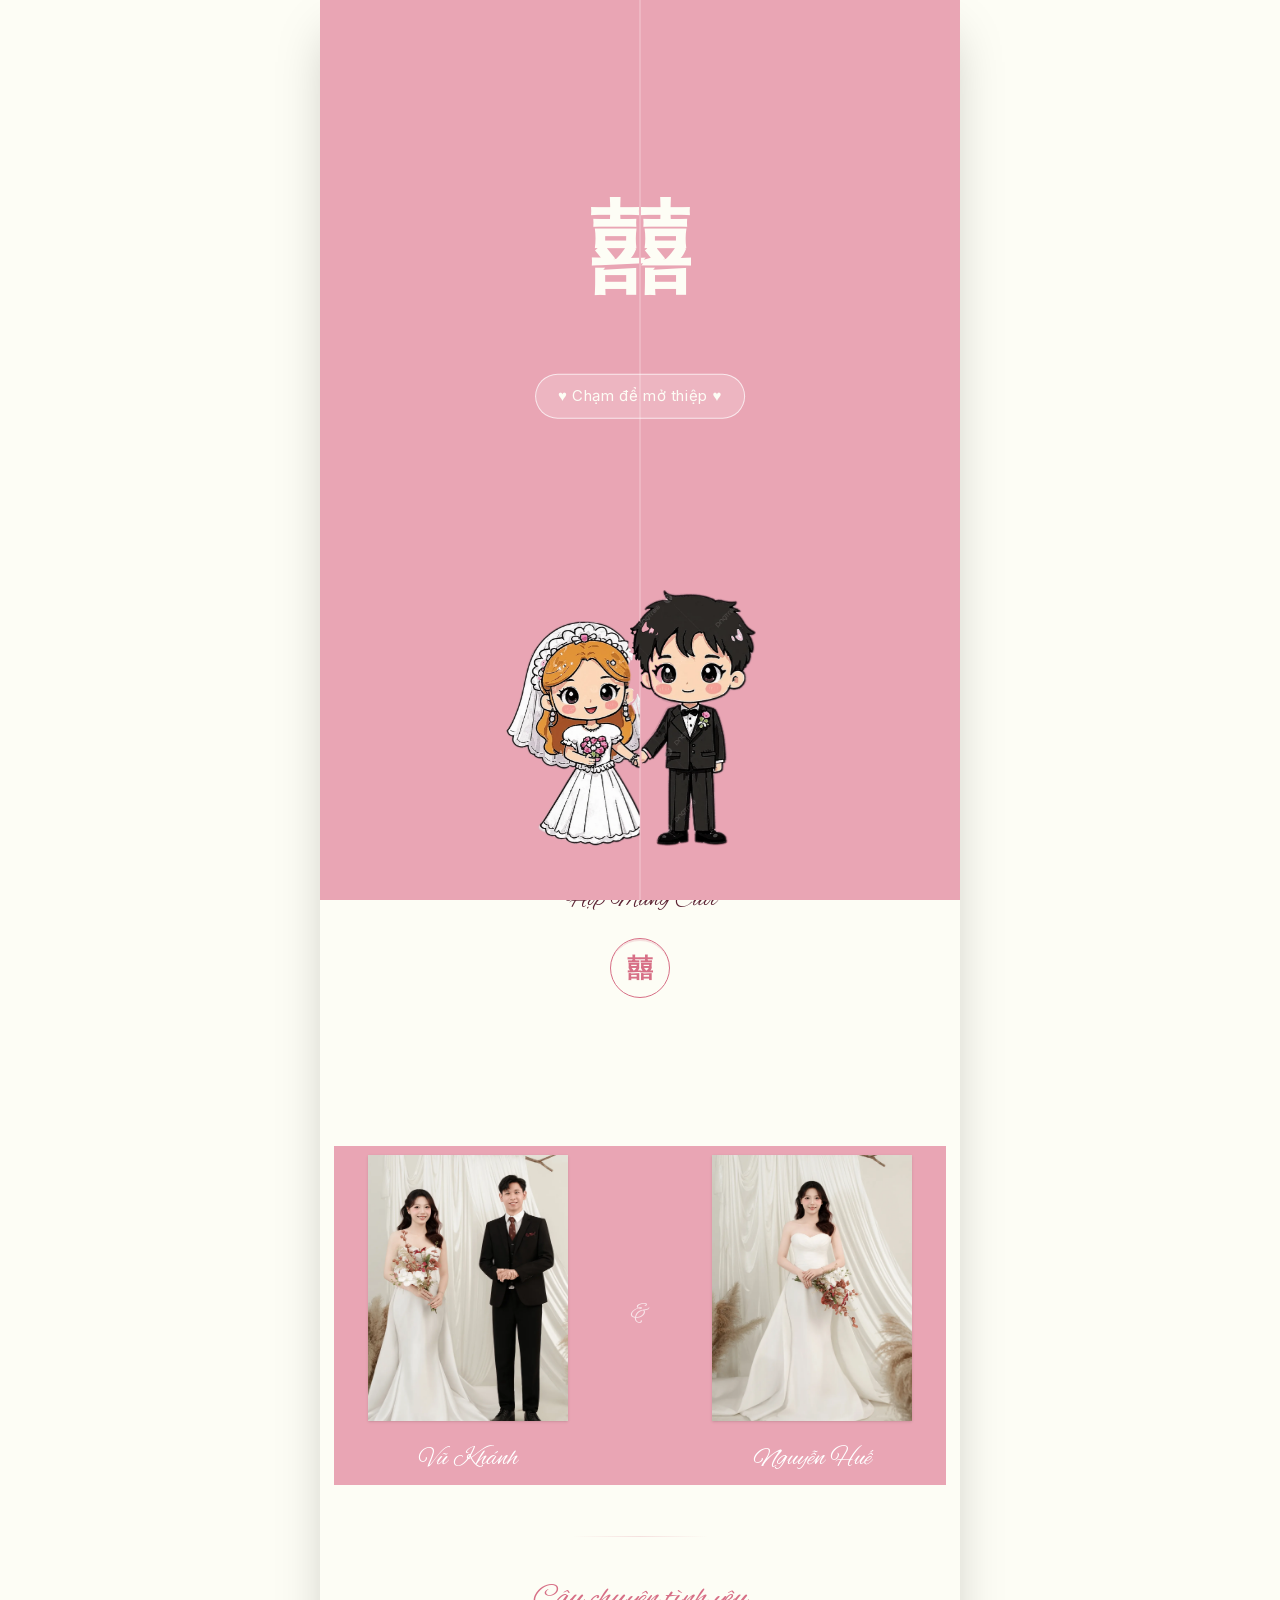
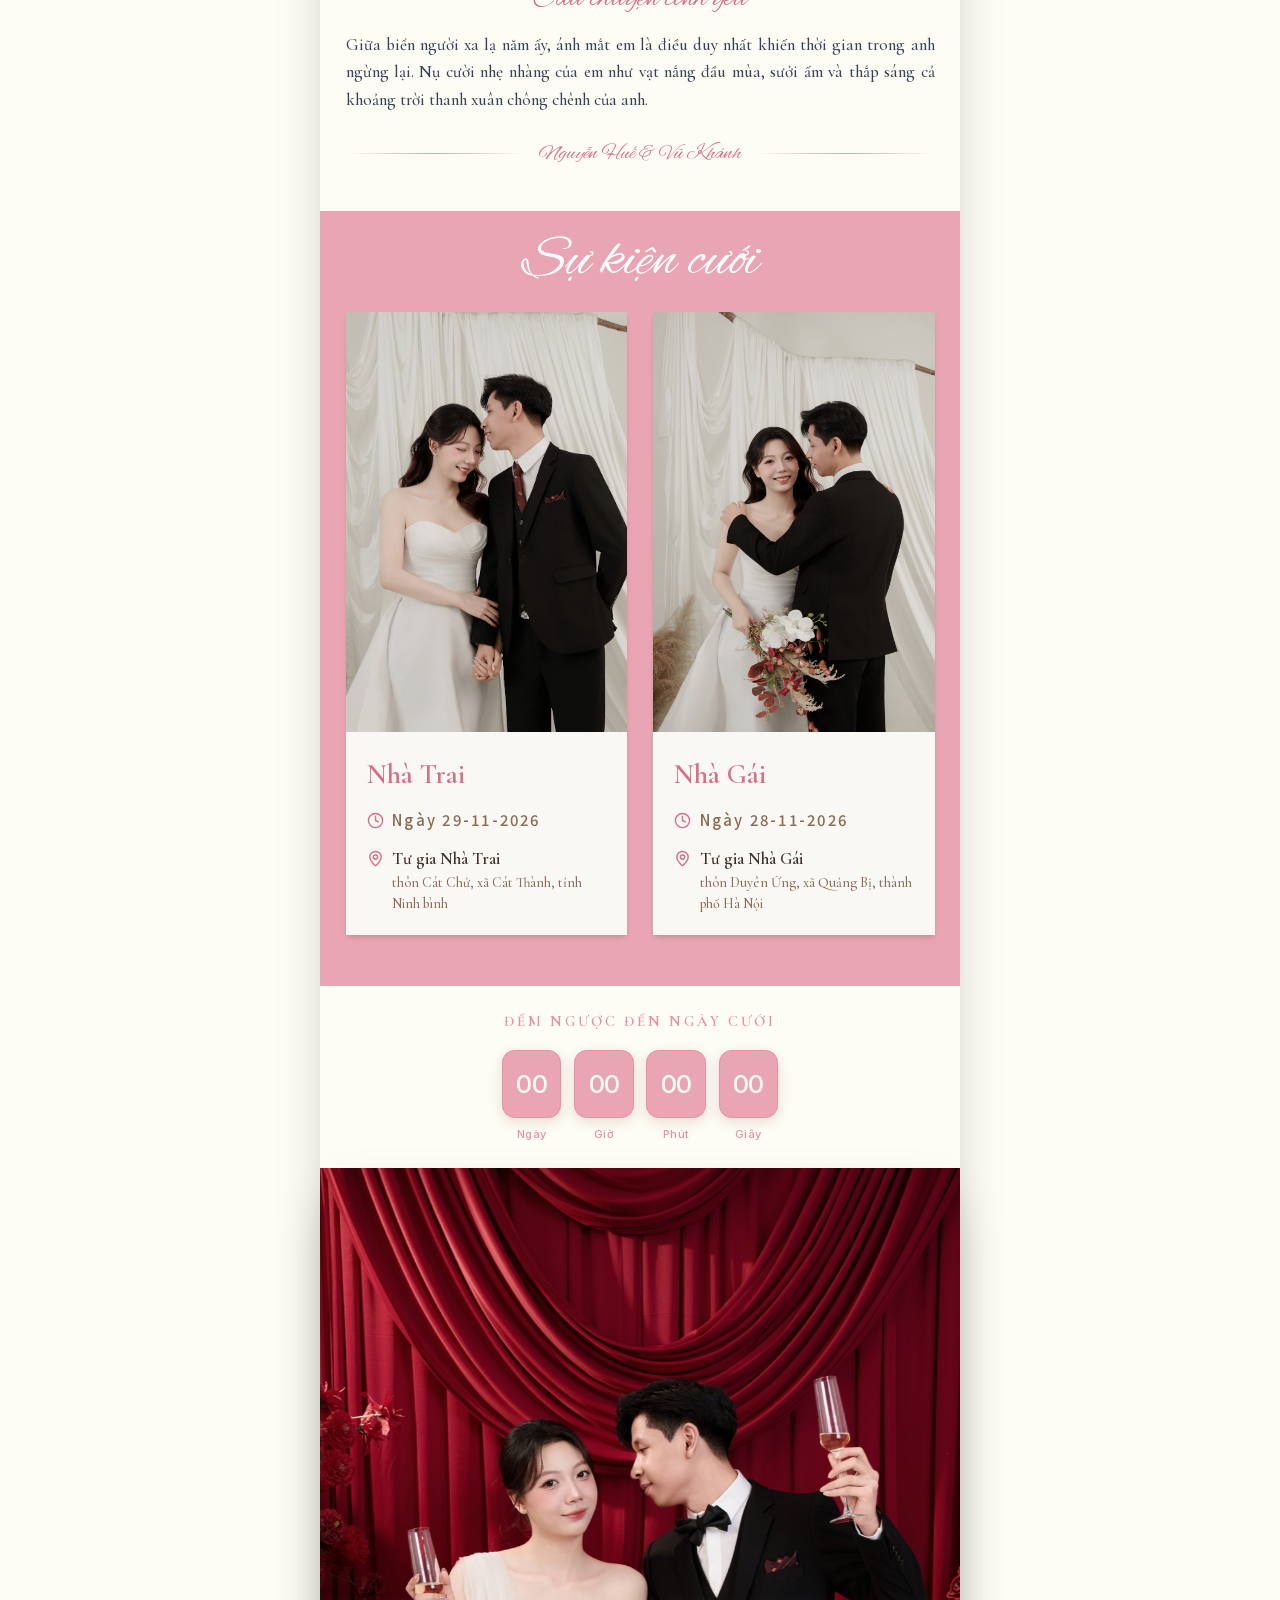
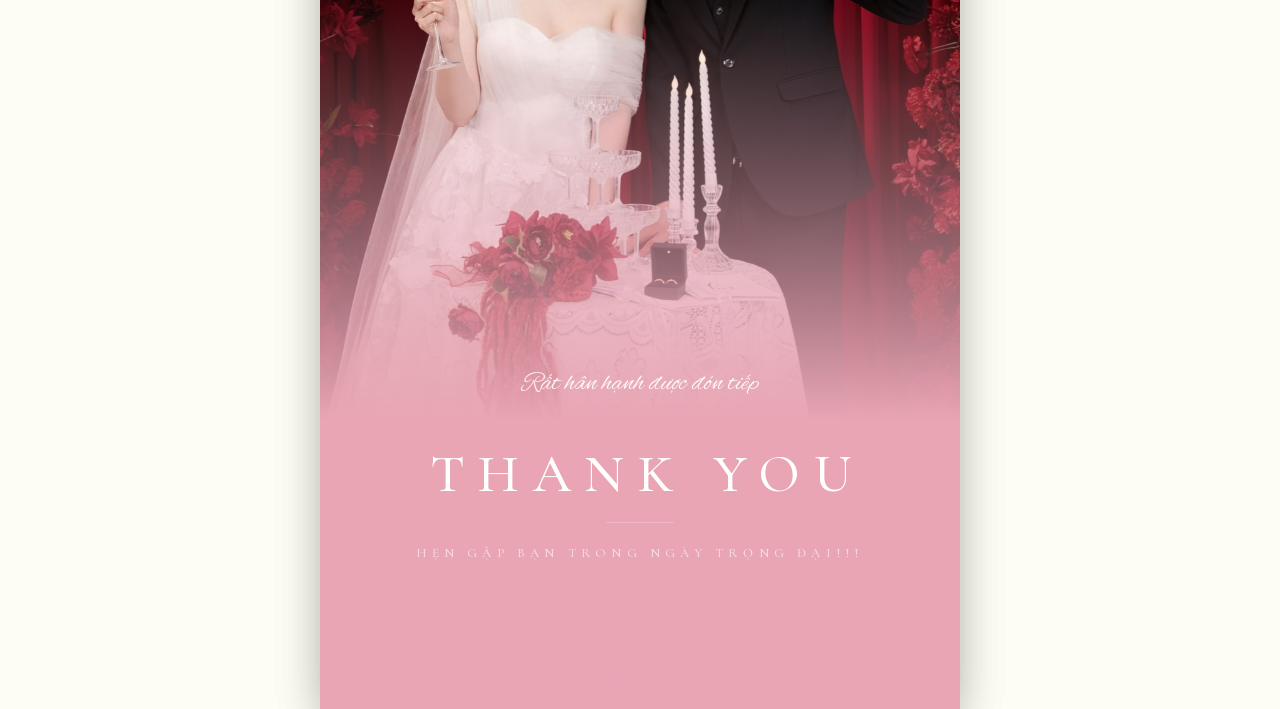
==== commit ce0d0fbb: "chore: update wedding assets and remove unused images and media" ====
--- a/index.html
+++ b/index.html
@@ -23,12 +23,6 @@
   <meta name="twitter:description" content="Trân trọng kính mời bạn đến tham dự lễ cưới">
   <meta name="twitter:image" content="https://khanh-0124.github.io/wedding-website/images/og-preview.jpg">
   <link rel="canonical" href="https://khanh-0124.github.io/wedding-website/">
-  <link rel="preload" as="image"
-    href="https://pub-4ee034abad814cf5b2219f594c28724f.r2.dev/prod/hang-huy/ef1b6b49-facd-486a-82db-9fa953cbecfd.webp">
-  <link rel="preload" as="image"
-    href="https://pub-4ee034abad814cf5b2219f594c28724f.r2.dev/prod/hang-huy/790acde3-5d0c-425d-855f-2787de9c312d.webp">
-  <link rel="preload" as="image"
-    href="https://res.cloudinary.com/djrwanubz/image/upload/v1785304122/download_4_wiubgq.jpg">
   <link rel="stylesheet" href="css/0e25af96e424a88d.css" data-precedence="next">
   <link rel="stylesheet" href="css/8a1d248376c1523d.css" data-precedence="next">
   <link rel="stylesheet" href="css/bc9a5f4b634e0d5a.css" data-precedence="next">
@@ -722,7 +716,7 @@
           </style>
           <div class="mx-auto max-w-xl flex flex-col items-center text-center">
             <button class="gift-trigger" type="button" aria-label="Mở hộp mừng cưới" aria-haspopup="dialog">
-              <span class="gift-aura"></span><span class="gift-shadow"></span><img src="images/2.png" alt="Hộp quà cưới hình trái tim" style="position:relative;z-index:2;width:60px;max-width:none;left:8px;filter:drop-shadow(0 6px 6px rgba(92,36,52,.2));animation:gift-breathe 2.4s ease-in-out infinite">
+              <span class="gift-aura"></span><span class="gift-shadow"></span><img src="images/gift.png" alt="Hộp quà cưới hình trái tim" style="position:relative;z-index:2;width:60px;max-width:none;left:8px;filter:drop-shadow(0 6px 6px rgba(92,36,52,.2));animation:gift-breathe 2.4s ease-in-out infinite">
               <span class="wedding-gift-hand-guide" aria-hidden="true">
                 <span class="wedding-gift-tap-ring"></span>
                 <span class="wedding-gift-hand">
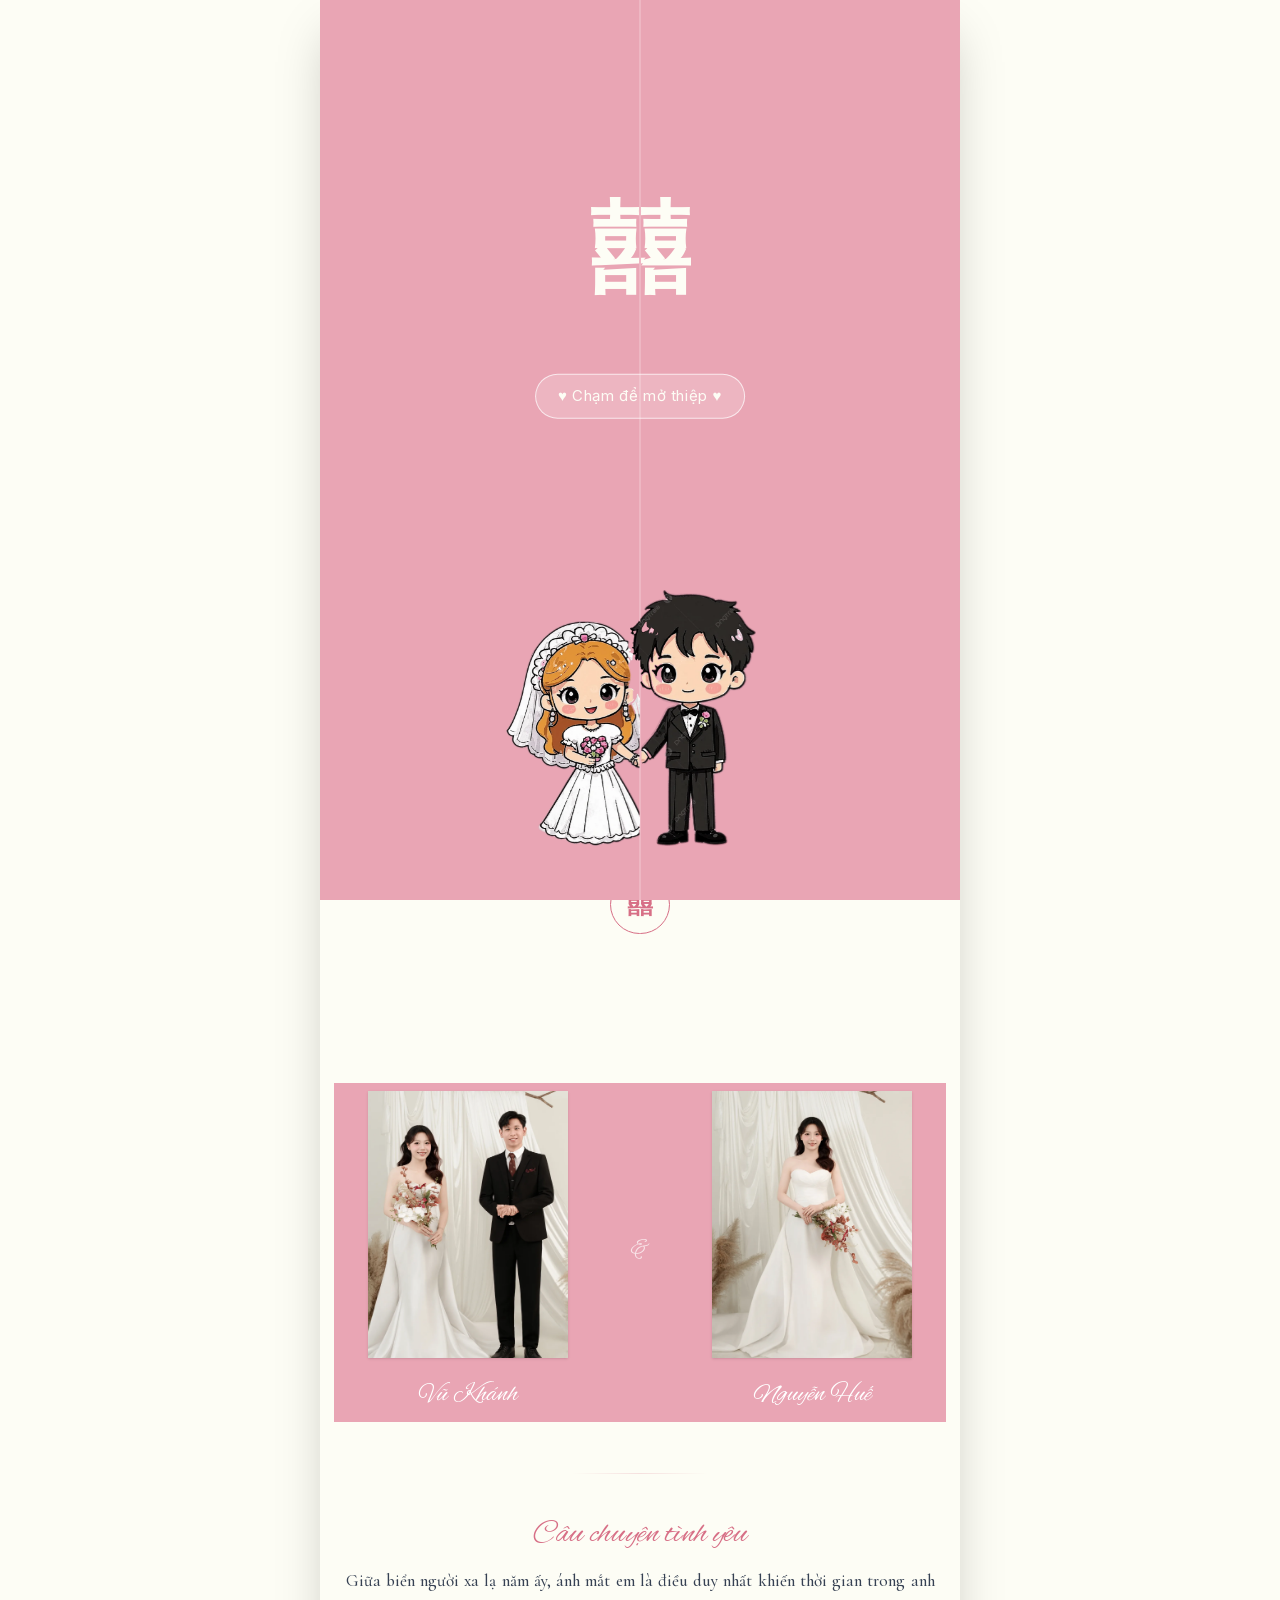
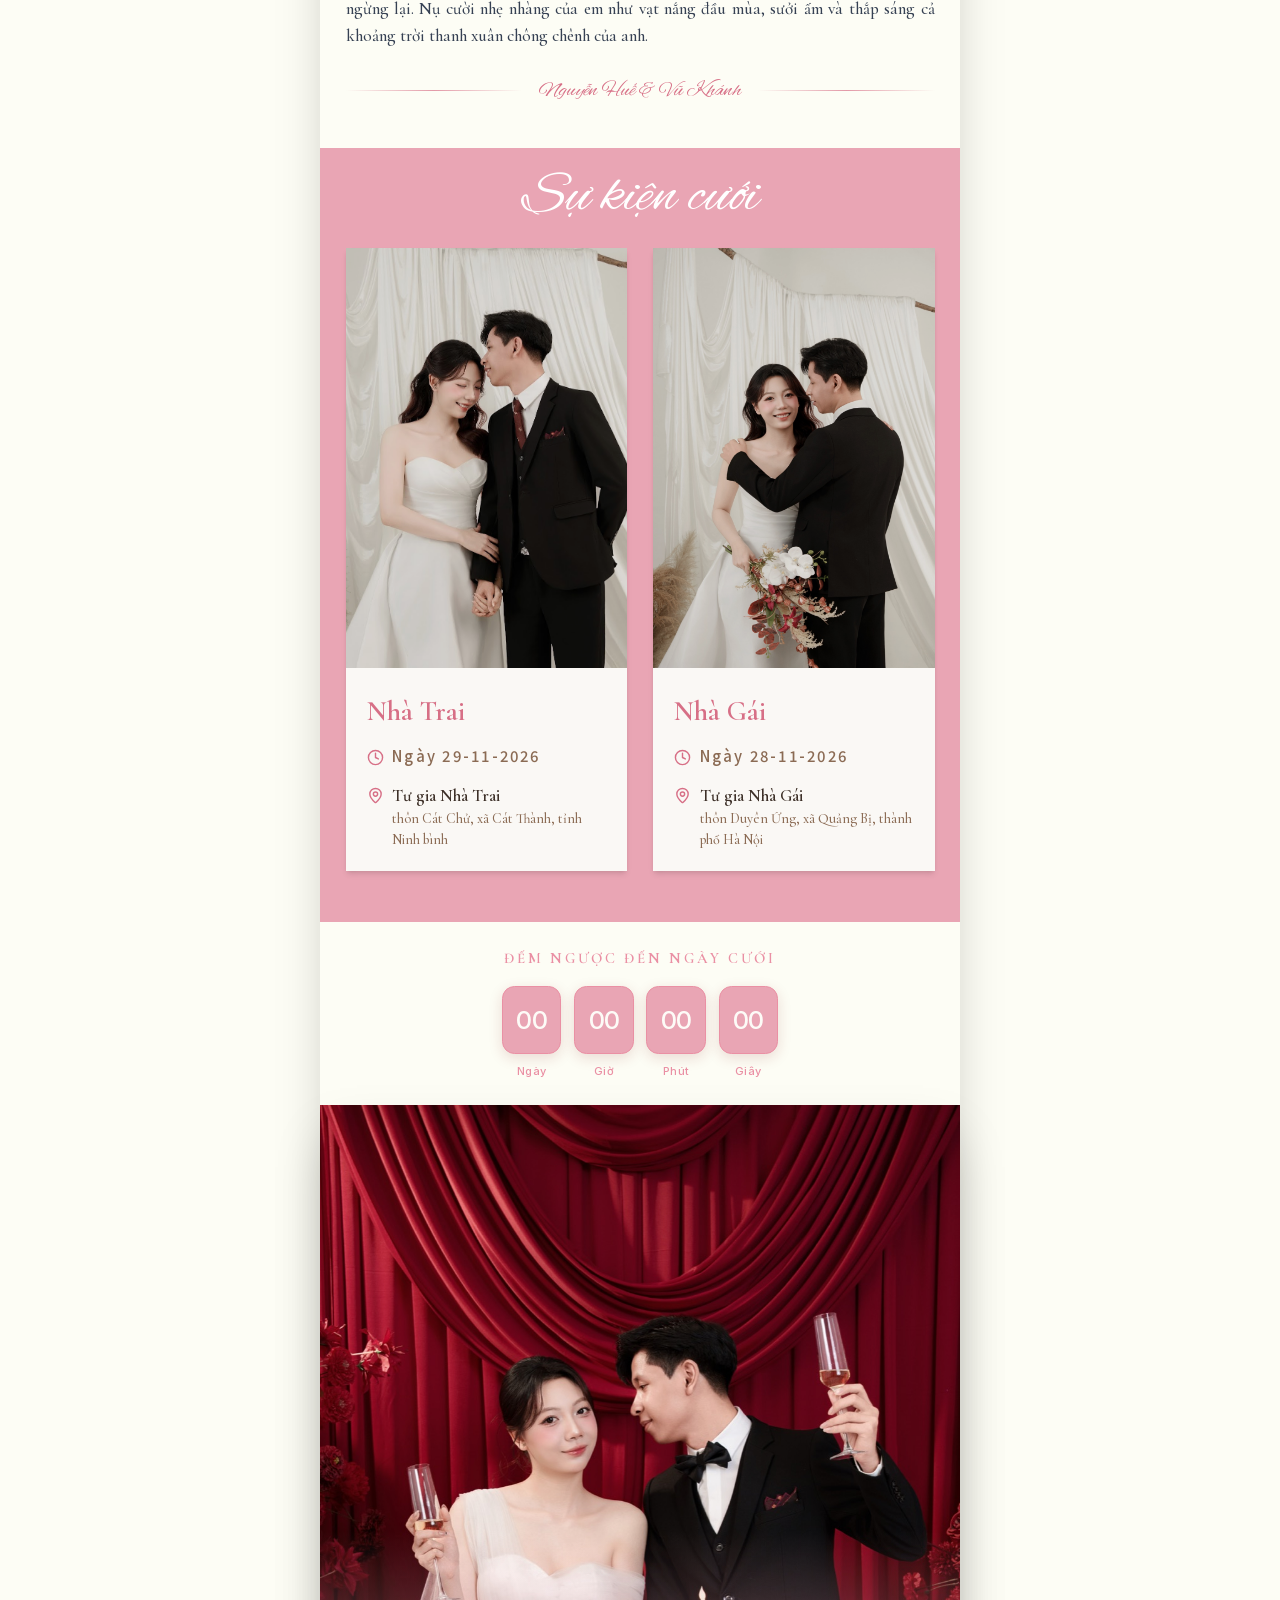
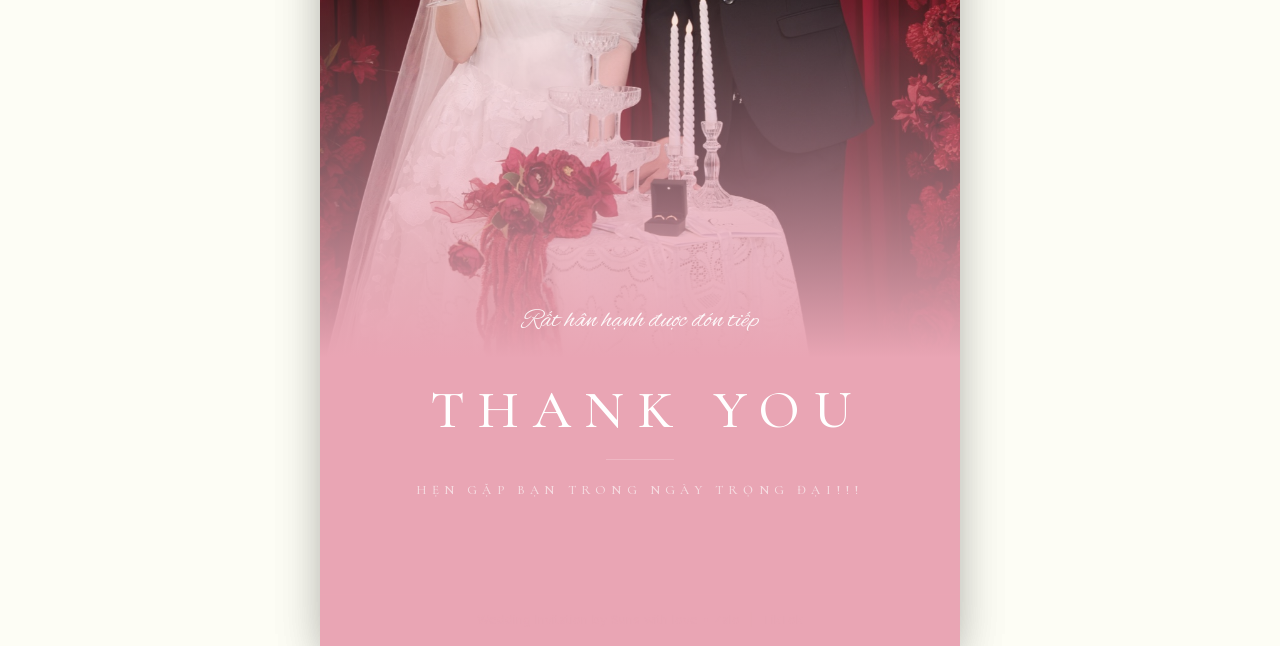
==== commit b623feec: "fix: update gift image asset reference and version layout" ====
--- a/index.html
+++ b/index.html
@@ -41,7 +41,7 @@
   <script src="js/5563-54046f3635db0d38.js" async=""></script>
   <script src="js/2810-d6b2f5b42f980c21.js" async=""></script>
   <script src="js/6382-f14b34efbd1d008b.js" async=""></script>
-  <script src="js/page-0ed3f40a2bc9315d.js?v=layout-22" async=""></script>
+  <script src="js/page-0ed3f40a2bc9315d.js?v=layout-23" async=""></script>
   <meta name="next-size-adjust" content="">
   <link rel="icon" href="images/heart.svg" type="image/svg+xml">
   <link rel="icon" href="images/heart-180.png" type="image/png">
